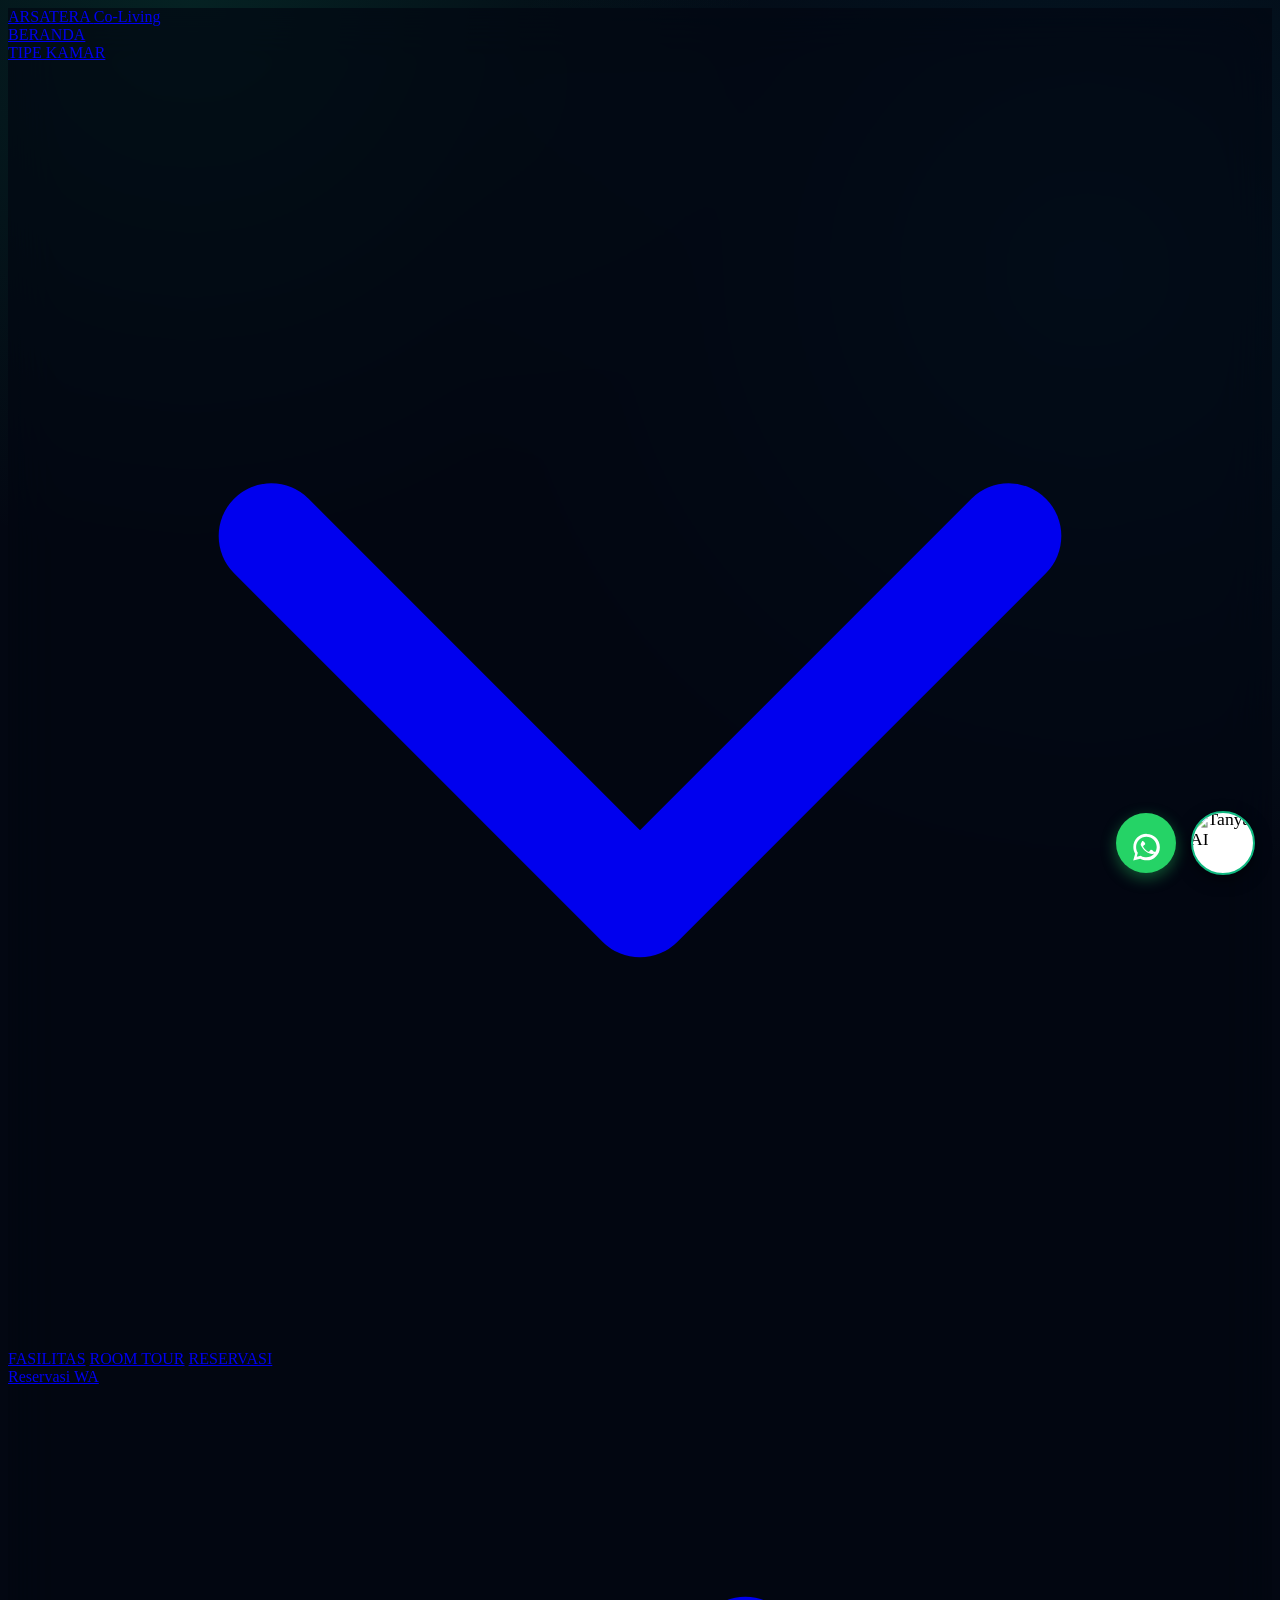
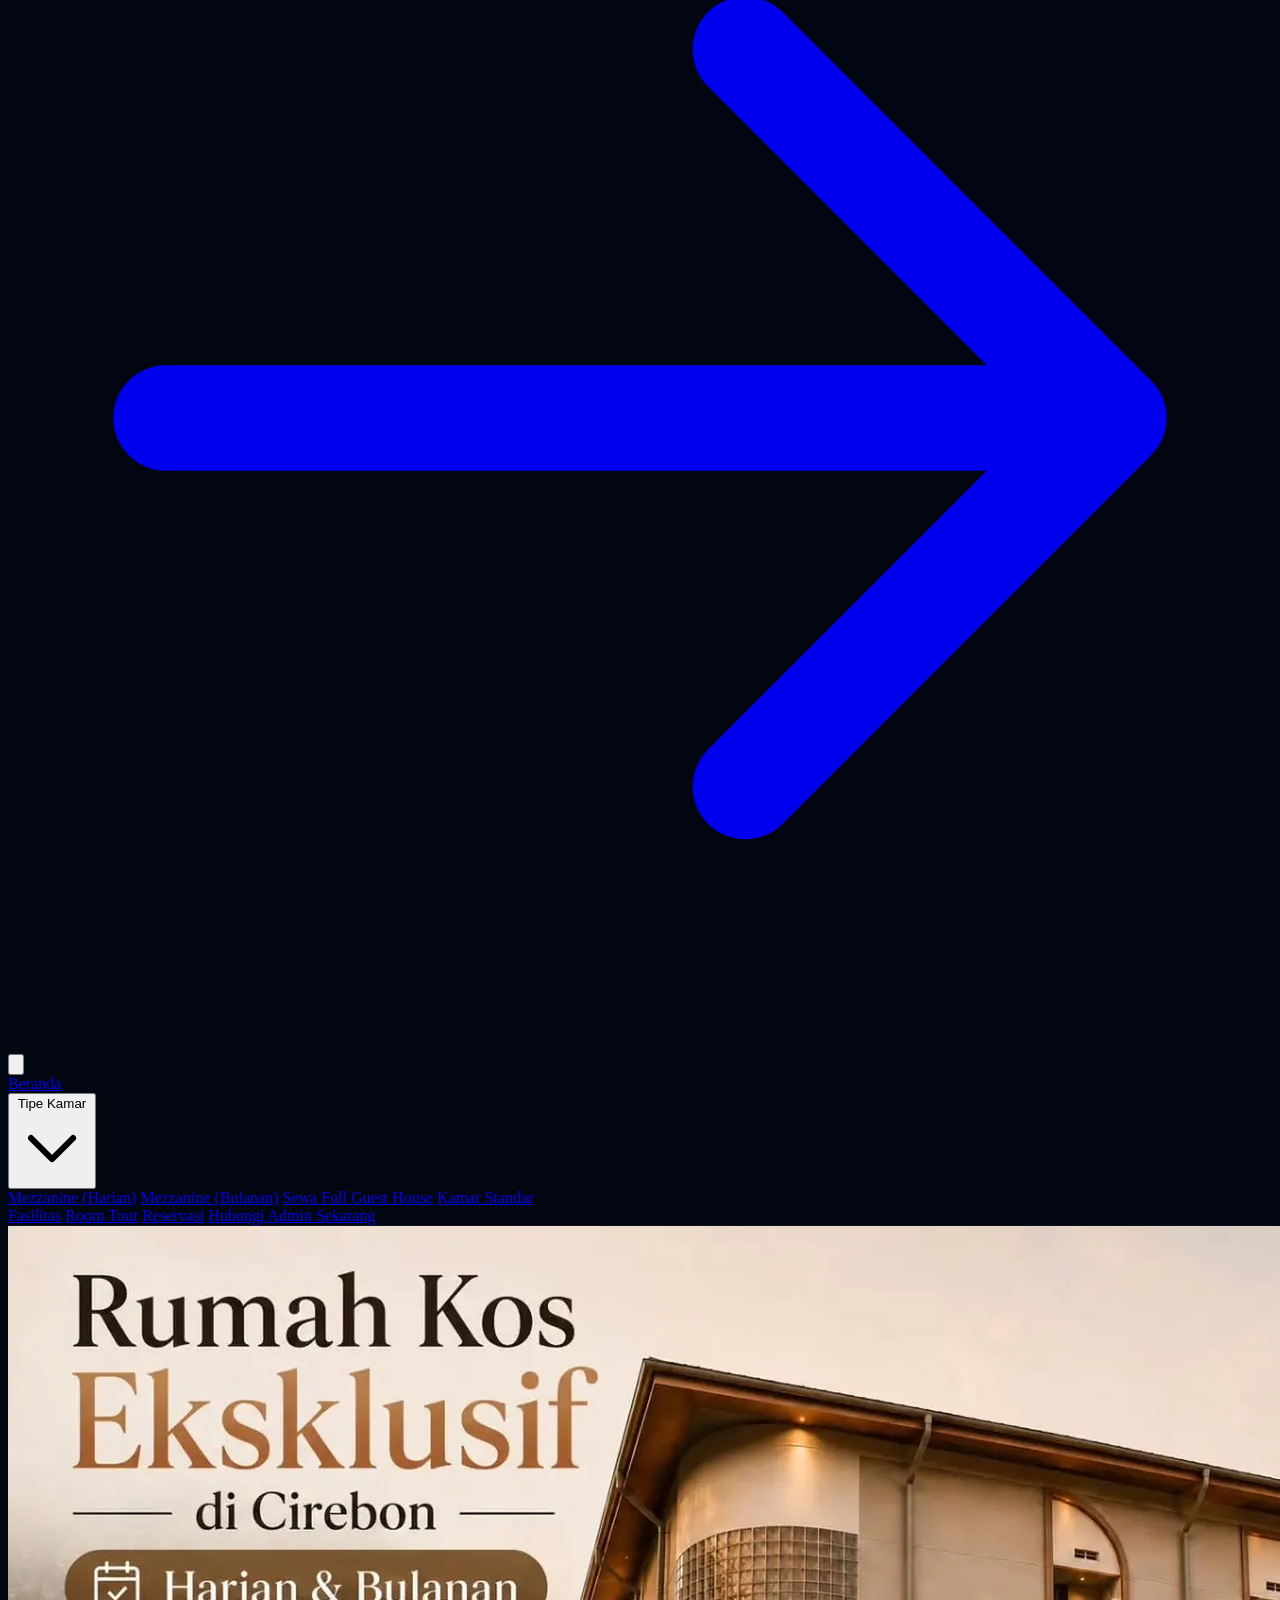
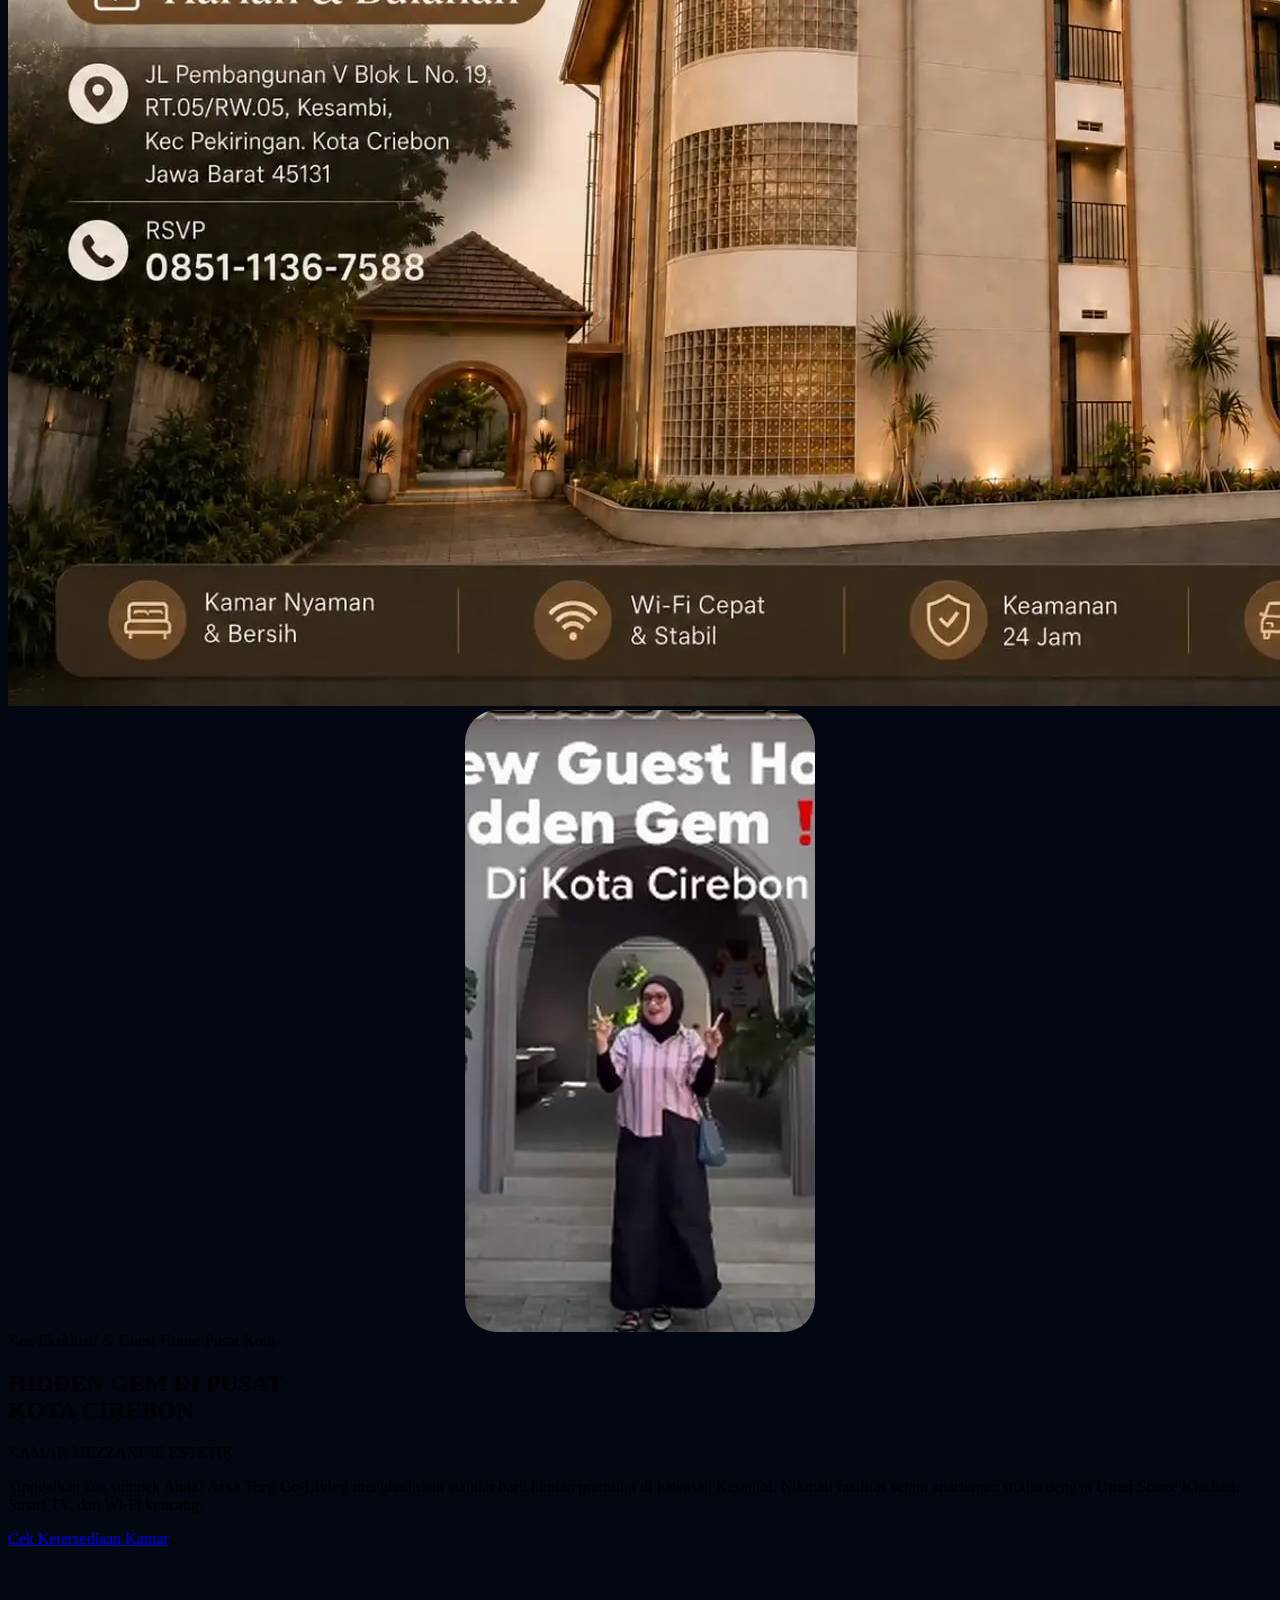
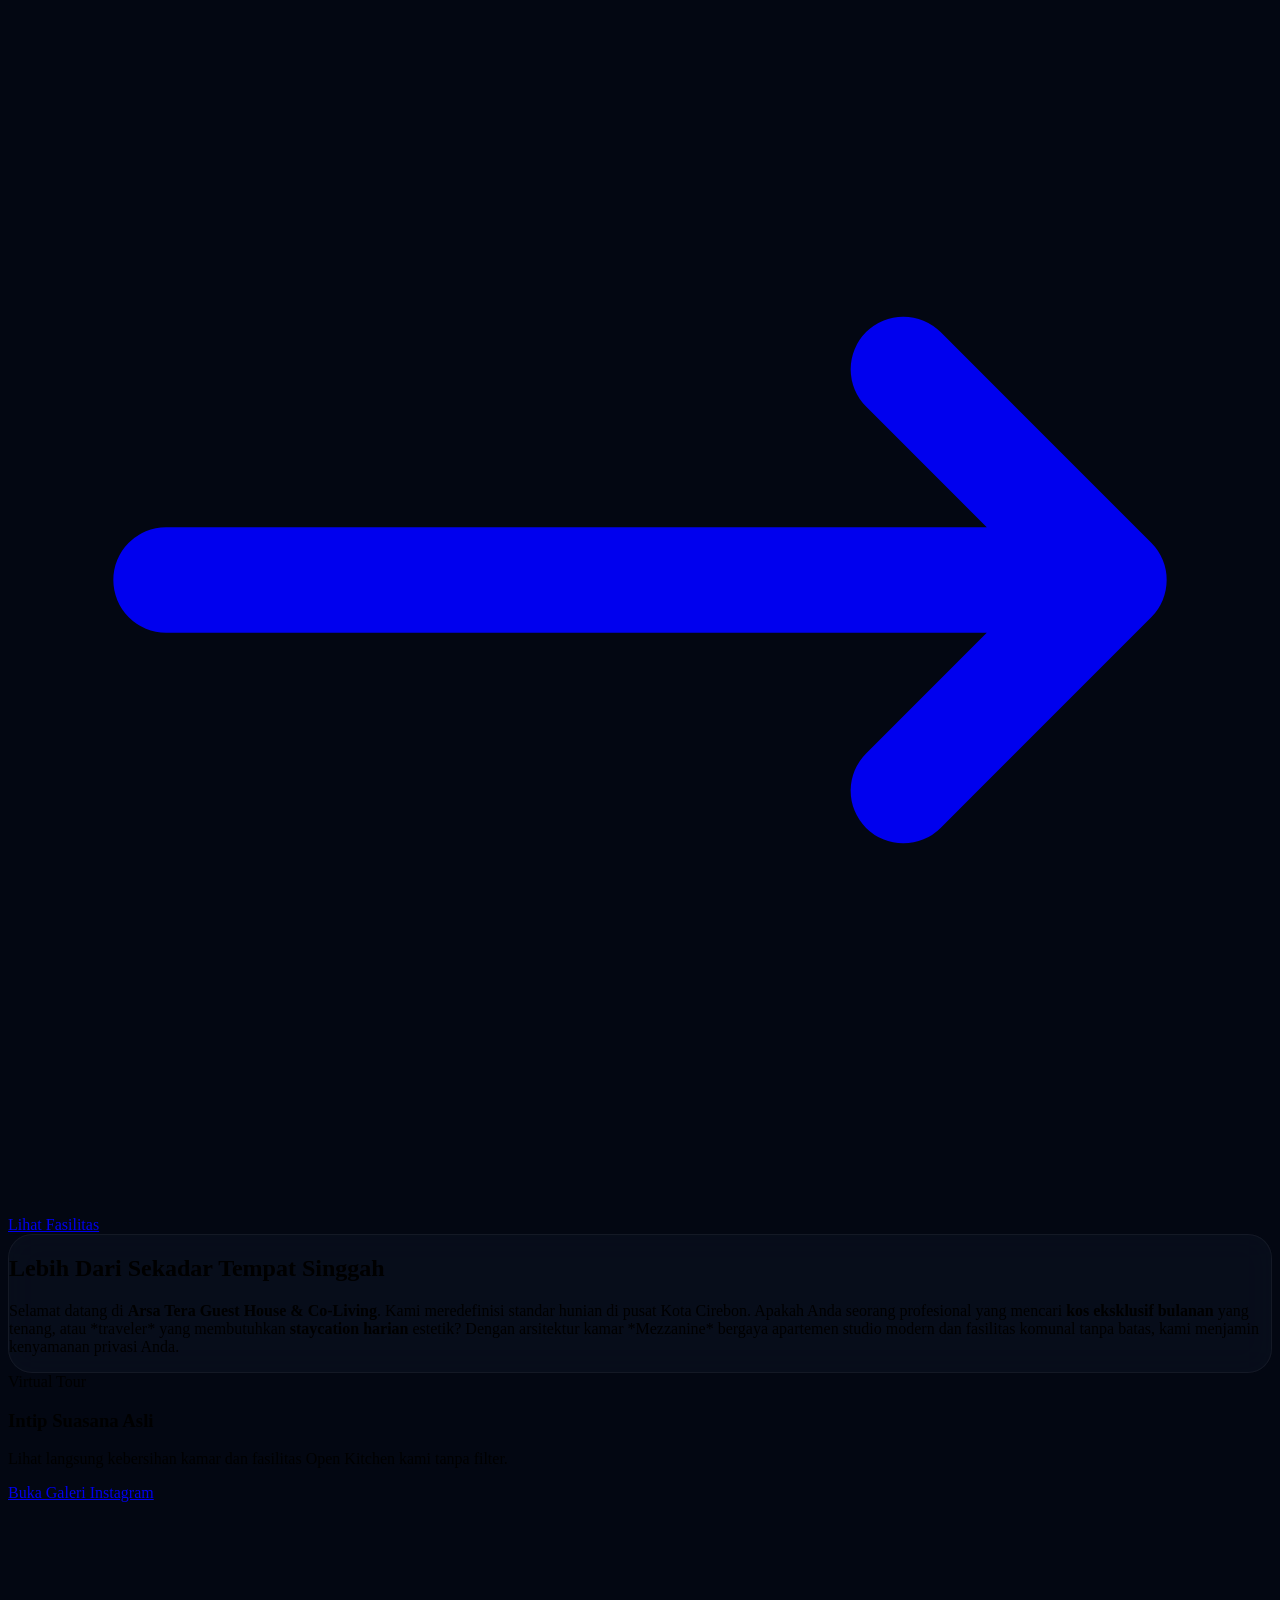
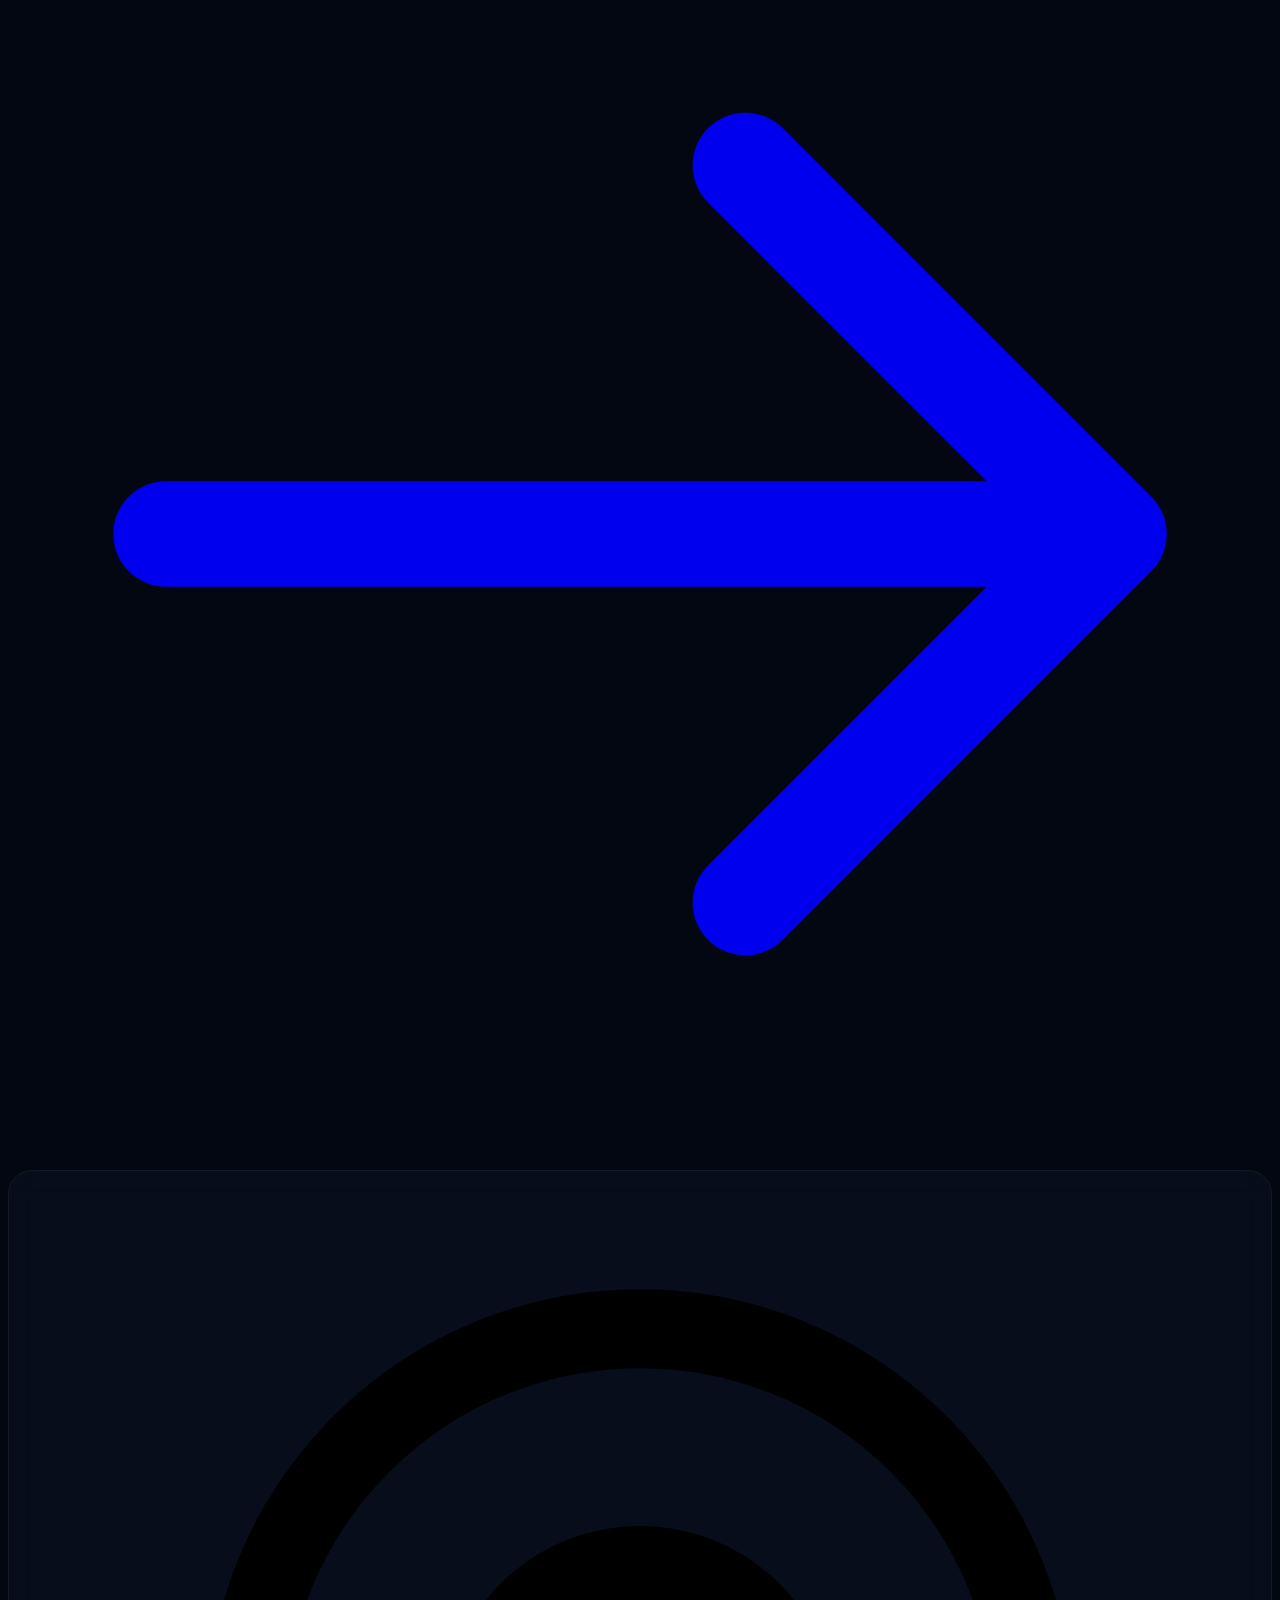
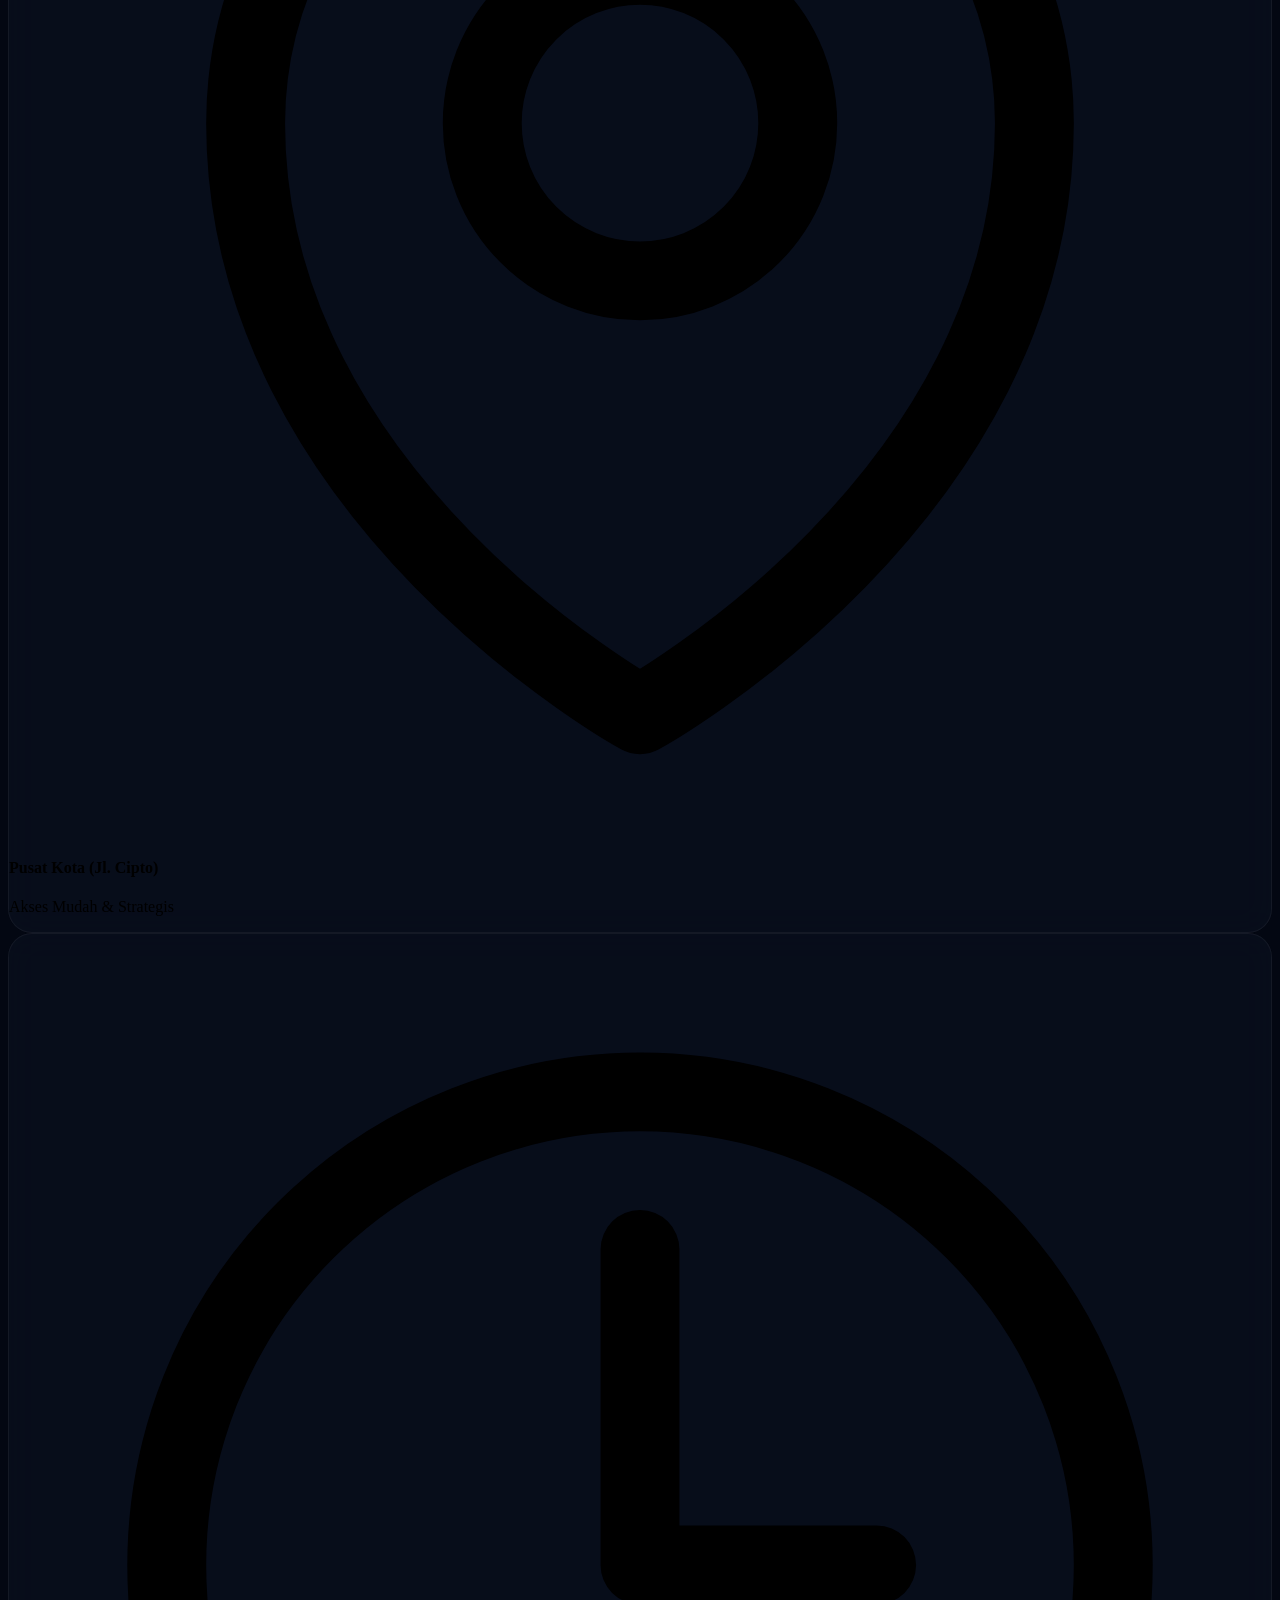
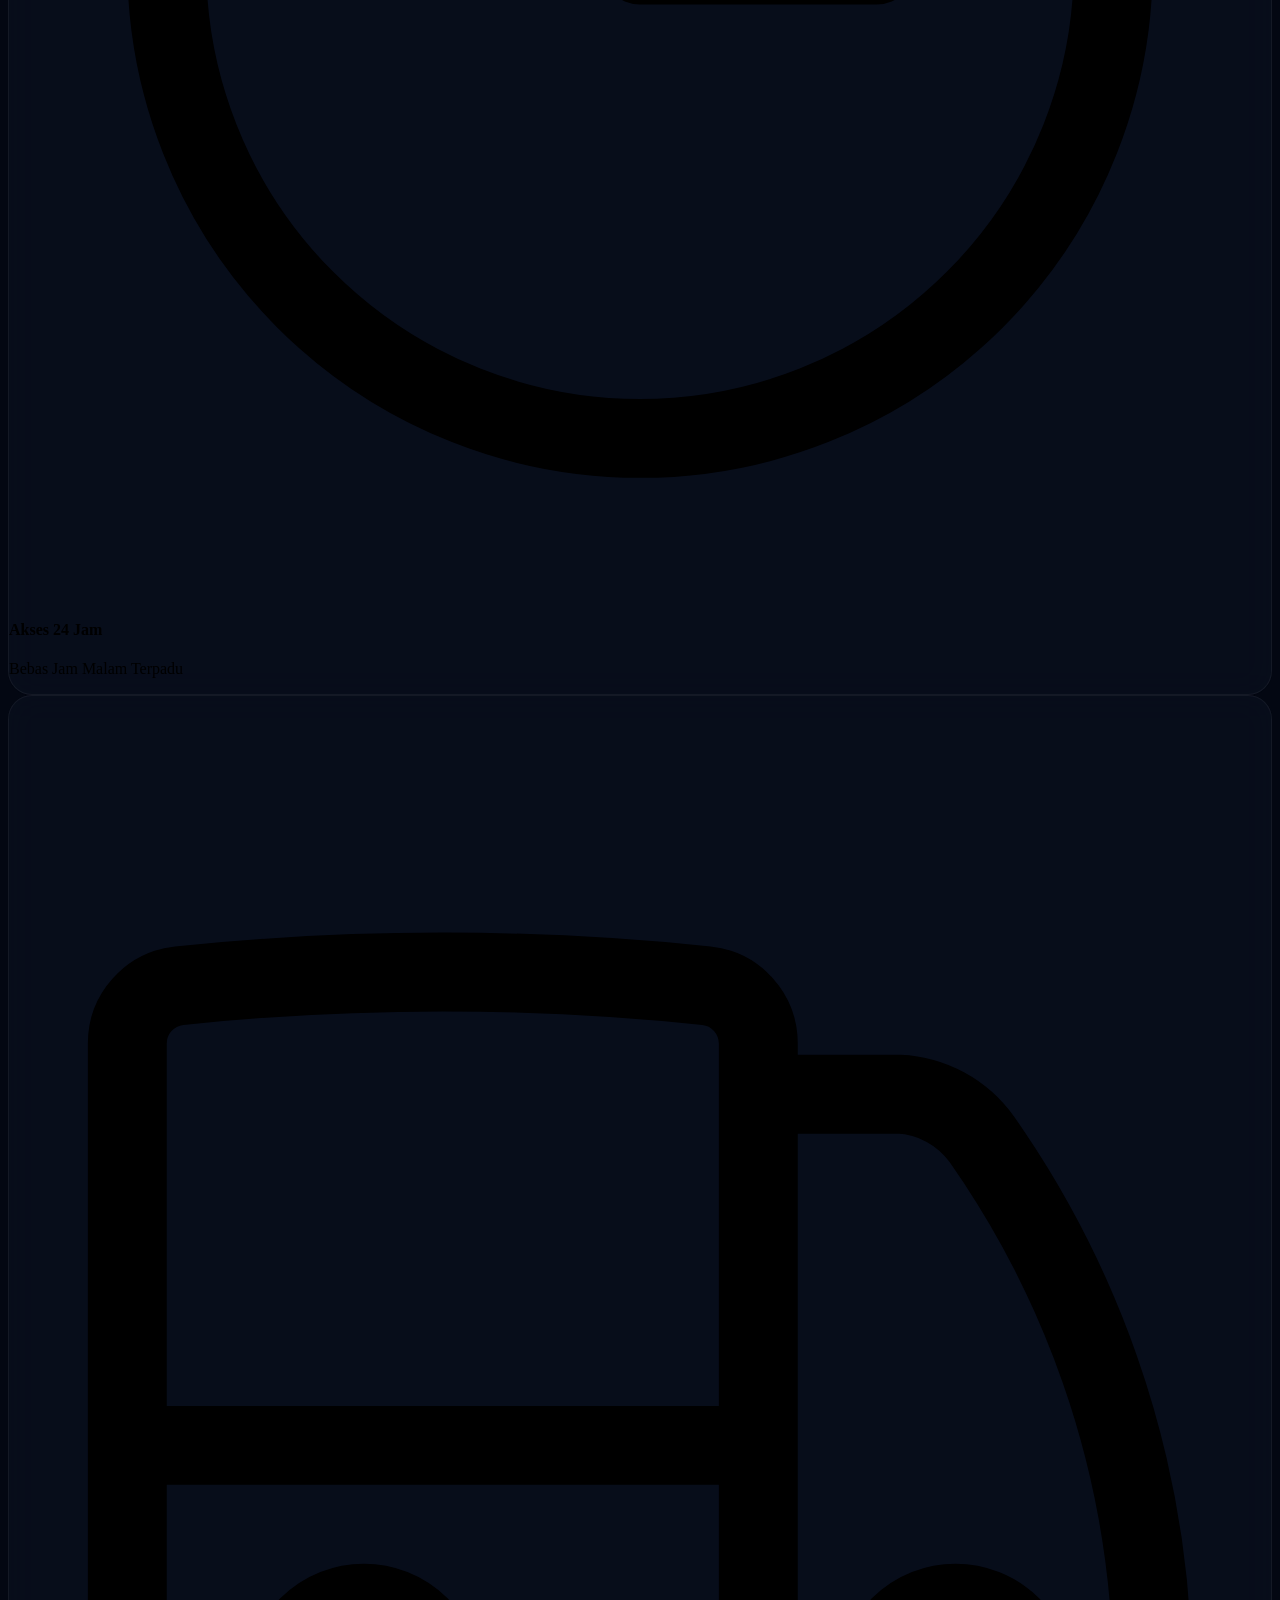
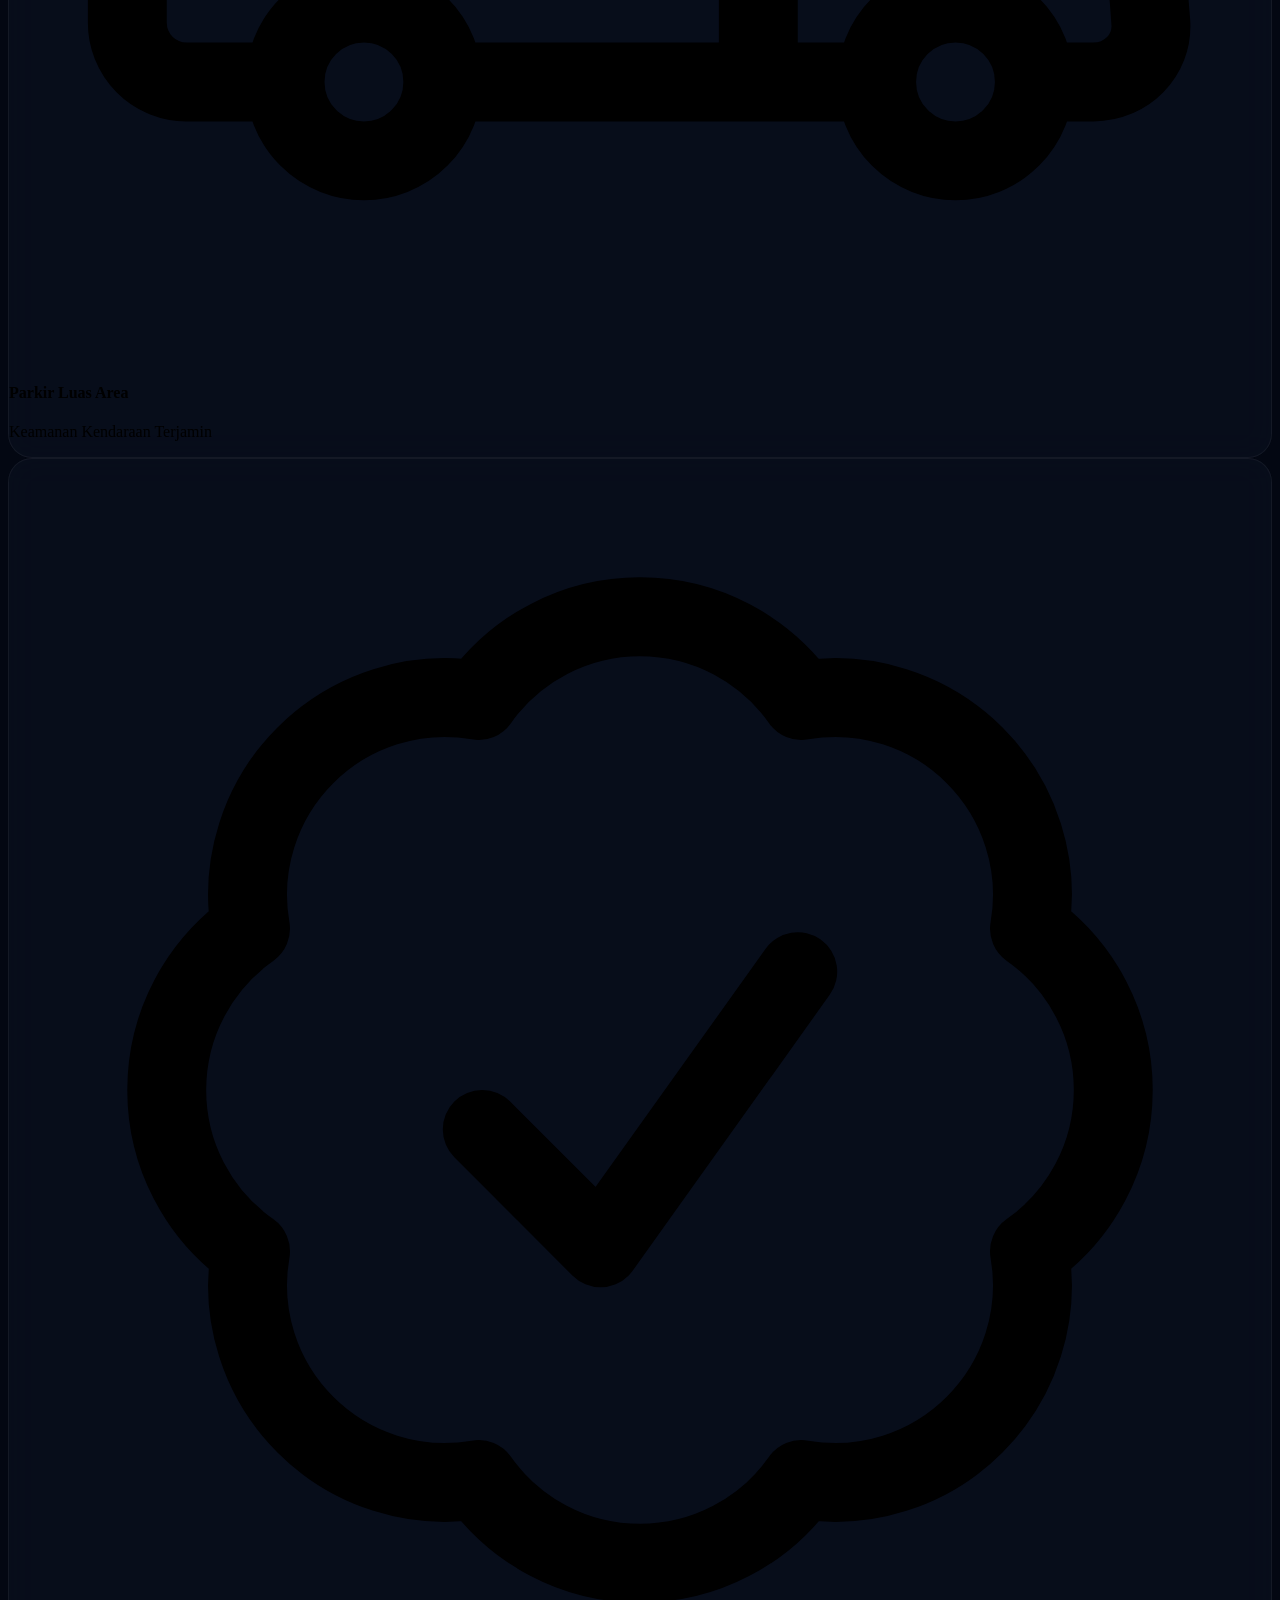
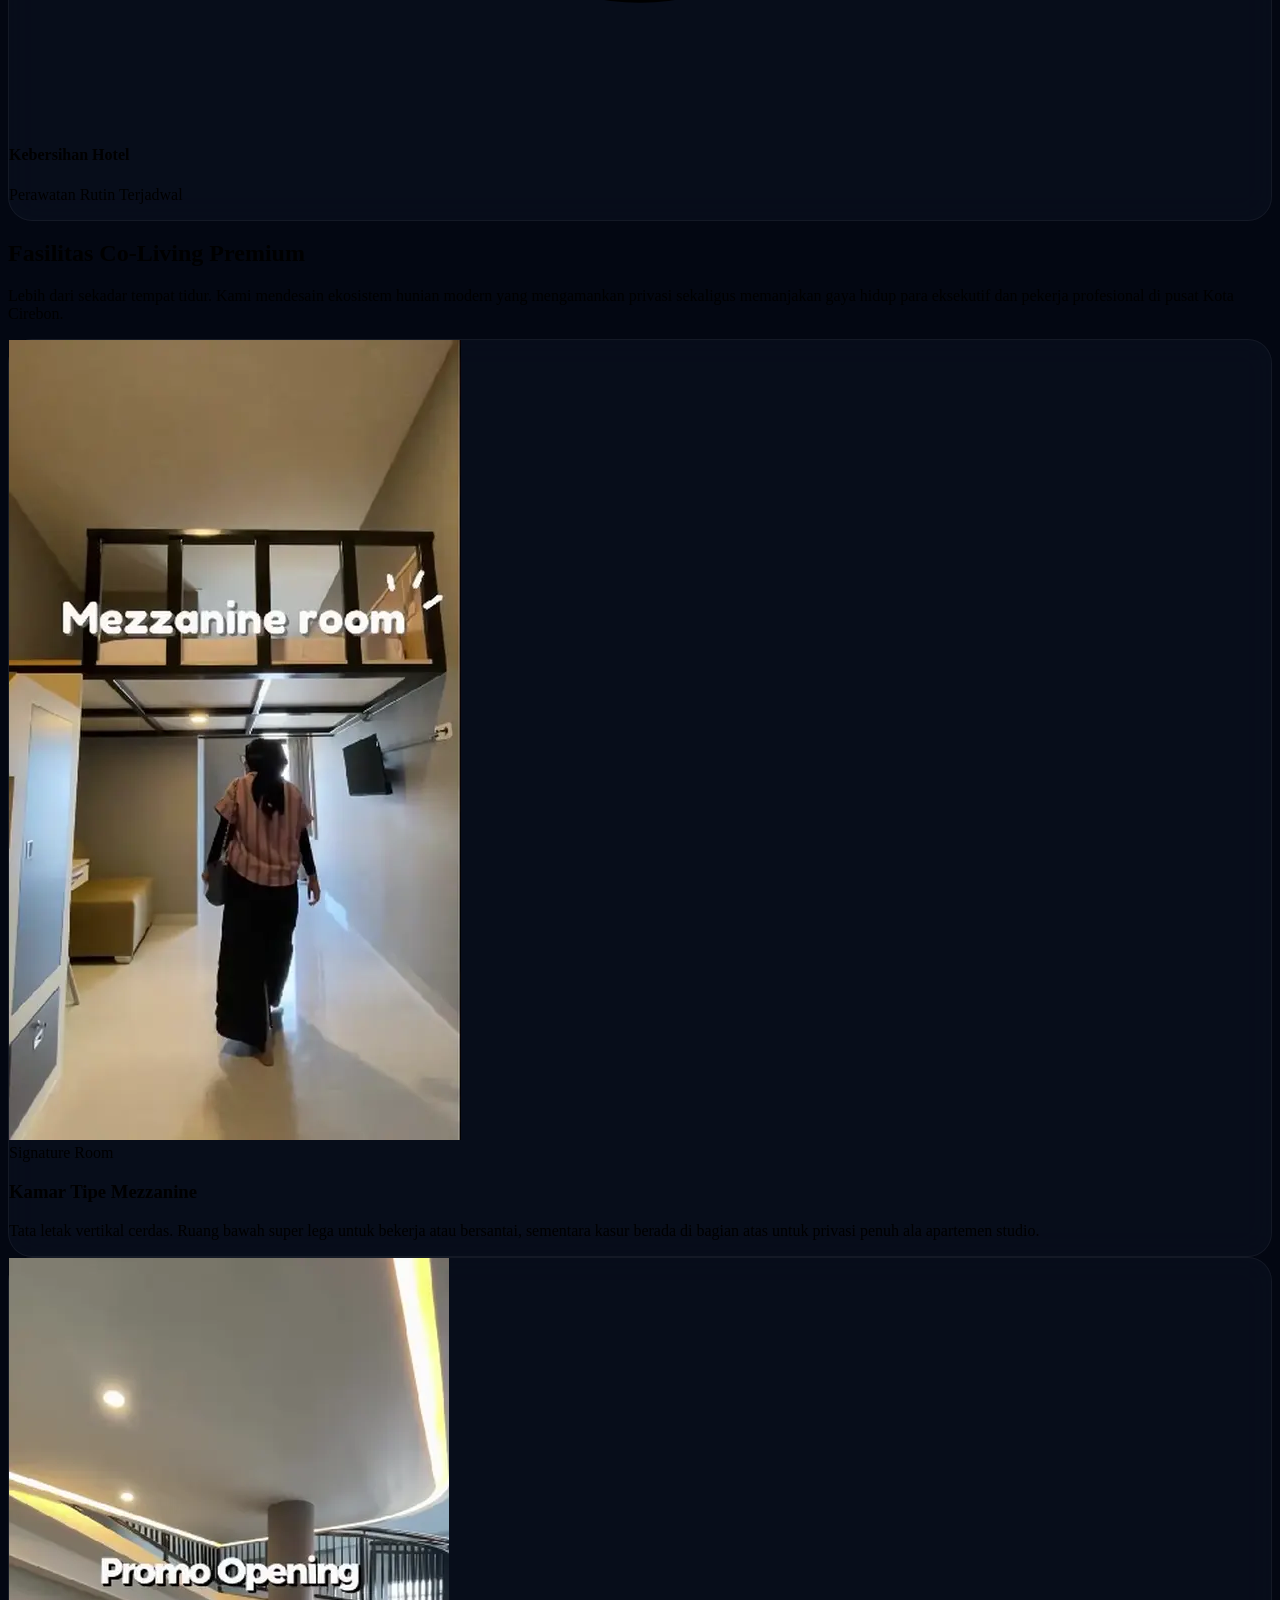
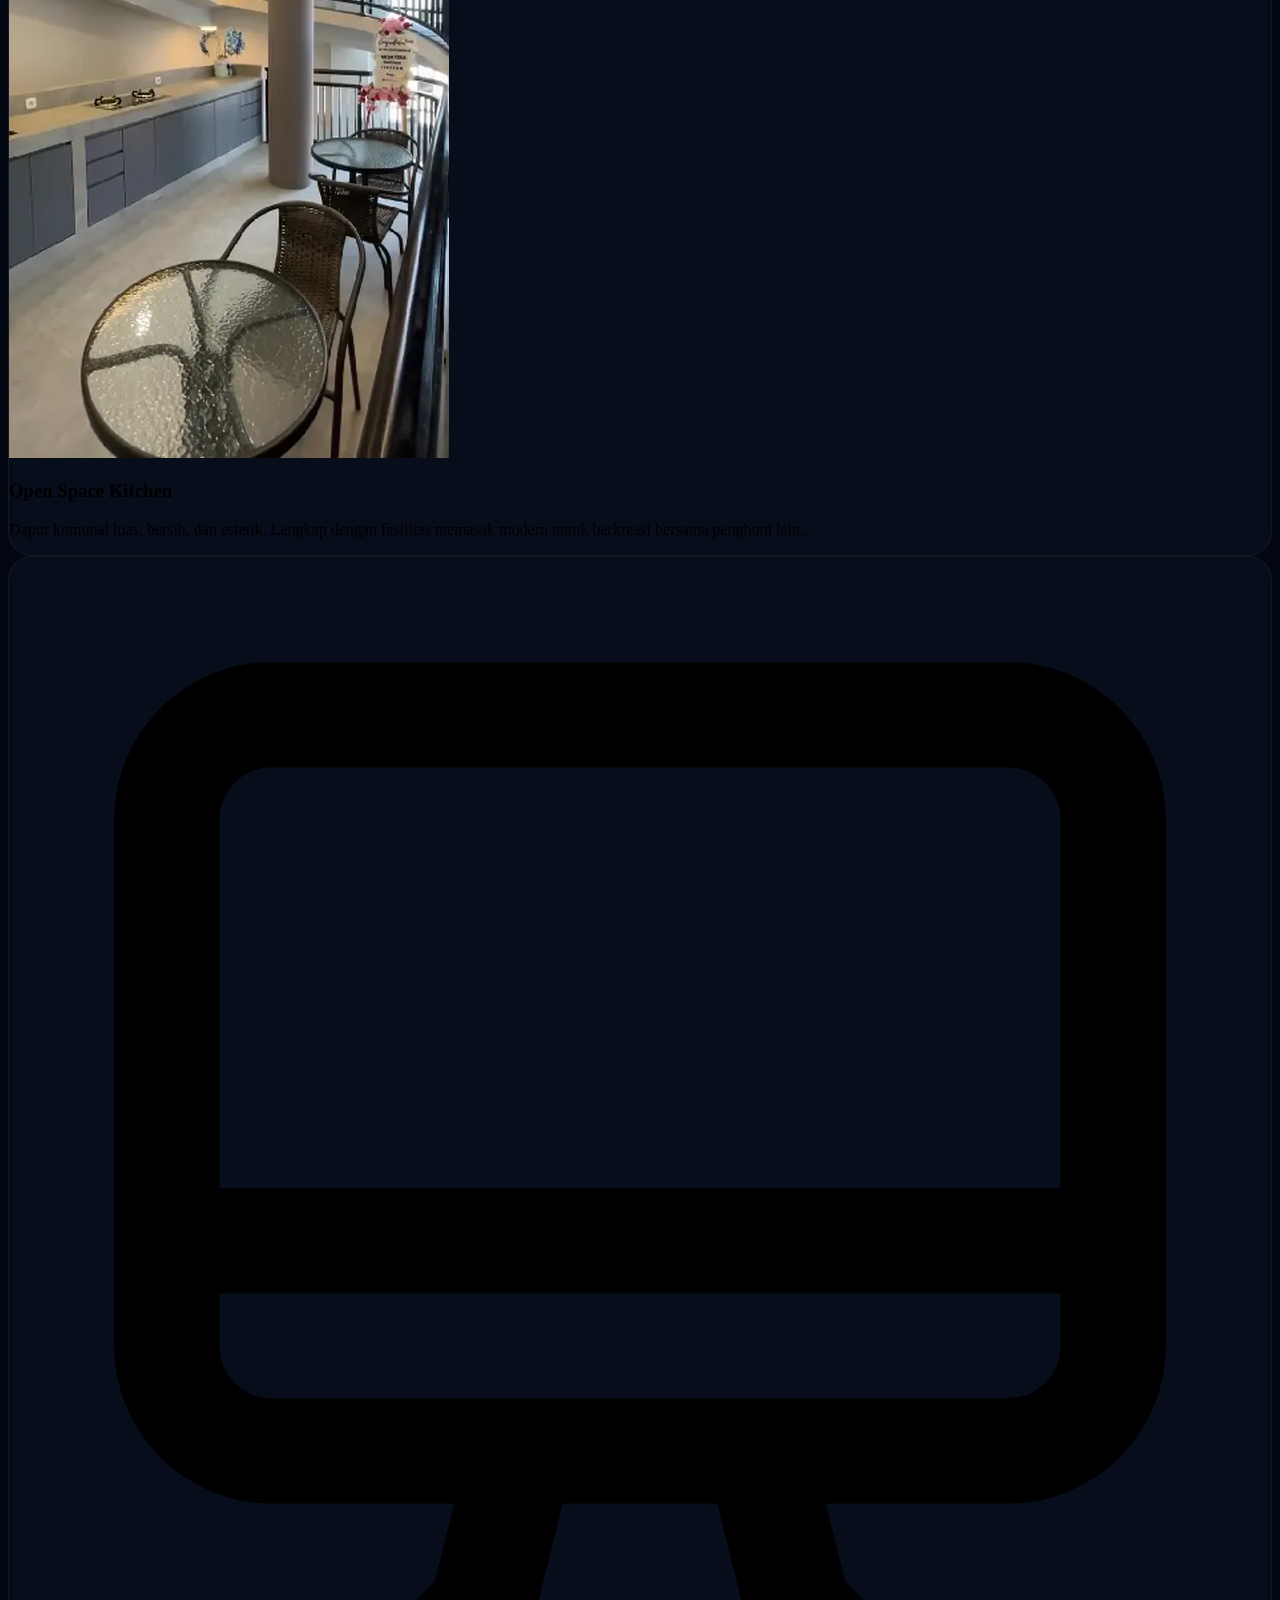
==== index.html @ 593356b5 "Add files via upload" ====
<!DOCTYPE html>
<html lang="id" class="scroll-smooth">
<head>
    <meta charset="UTF-8">
    <meta name="viewport" content="width=device-width, initial-scale=1.0">
    
    <title>Arsa Tera Guest House & Co-Living | Kos Eksklusif Cirebon</title>
    <!-- Preload Gambar Hero Utama -->
    <link rel="preload" as="image" href="guest-house-pusat-kota-cirebon-arsa-tera.webp" fetchpriority="high">
    <link rel="preconnect" href="https://cdn.tailwindcss.com" crossorigin>
    <meta name="description" content="Arsa Tera Guest House tawarkan kamar tingkat Instagramable, Smart TV, Open Kitchen & promo khusus di Kesambi Cirebon. Booking sebelum penuh!">
    <meta name="keywords" content="kost eksklusif cirebon, penginapan mezzanine cirebon, guest house unik cirebon, kos bulanan kesambi cirebon">
    <meta name="author" content="Arsa Tera">
    <meta name="robots" content="index, follow">
    
    <link rel="canonical" href="https://arsatera-coliving-cirebon.vercel.app/">

    <!-- JSON-LD GOD-TIER (LocalBusiness, WebSite, & FAQPage Schema) -->
    <script type="application/ld+json">
    {
      "@context": "https://schema.org",
      "@graph": [
        {
          "@type": "LocalBusiness",
          "@id": "https://arsatera-coliving-cirebon.vercel.app/#organization",
          "name": "Arsa Tera Guest House & Co-Living",
          "image": "guest-house-pusat-kota-cirebon-arsa-tera.webp",
          "url": "https://arsatera-coliving-cirebon.vercel.app/",
          "telephone": "+6285111367588",
          "priceRange": "Rp 450.000 - Rp 3.450.000",
          "description": "Layanan penyewaan penginapan harian dan kos eksklusif bulanan dengan konsep kamar mezzanine modern di Cirebon.",
          "sameAs": [
            "https://www.instagram.com/arsatera.id",
            "https://maps.app.goo.gl/seXHVvHvcqf9Myvp8"
          ],
          "address": {
            "@type": "PostalAddress",
            "streetAddress": "Jl. Pembangunan V Blok L No.19, RT.05/RW.05, Pekiringan, Kec. Kesambi",
            "addressLocality": "Kota Cirebon",
            "addressRegion": "Jawa Barat",
            "addressCountry": "ID"
          },
          "geo": {
            "@type": "GeoCoordinates",
            "latitude": -6.7261364,
            "longitude": 108.5468977
          }
        },
        {
          "@type": "WebSite",
          "@id": "https://arsatera-coliving-cirebon.vercel.app/#website",
          "url": "https://arsatera-coliving-cirebon.vercel.app/",
          "name": "Arsa Tera Guest House & Co-Living",
          "publisher": {
            "@id": "https://arsatera-coliving-cirebon.vercel.app/#organization"
          }
        },
        {
          "@type": "FAQPage",
          "mainEntity": [
            {
              "@type": "Question",
              "name": "Di mana lokasi pasti Arsa Tera Co-Living?",
              "acceptedAnswer": {
                "@type": "Answer",
                "text": "Lokasi kami sangat strategis di pusat kota, tepatnya di Jalan Pembangunan V Blok L Nomor 19, Pekiringan, Kesambi, Cirebon. Sangat dekat dengan Jalan Cipto."
              }
            },
            {
              "@type": "Question",
              "name": "Berapa harga sewa kamar Mezzanine?",
              "acceptedAnswer": {
                "@type": "Answer",
                "text": "Harga kamar tipe Mezzanine mulai dari 450 ribu rupiah per malam, atau 3,45 juta rupiah untuk sewa bulanan kos eksklusif."
              }
            },
            {
              "@type": "Question",
              "name": "Apakah ini kos bebas jam malam?",
              "acceptedAnswer": {
                "@type": "Answer",
                "text": "Tentu saja. Kami mengusung konsep kos eksklusif yang memprioritaskan keamanan 24 jam dan akses fleksibel bebas jam malam bagi penghuni."
              }
            },
            {
              "@type": "Question",
              "name": "Apakah ada biaya tambahan untuk parkir mobil?",
              "acceptedAnswer": {
                "@type": "Answer",
                "text": "Tidak ada. Fasilitas parkir luas kami gratis 100% untuk penghuni. Area parkir kami sangat memadai untuk kendaraan roda dua maupun mobil roda empat."
              }
            }
          ]
        }
      ]
    }
    </script>
    
    <link href="https://fonts.googleapis.com/css2?family=Plus+Jakarta+Sans:ital,wght@0,300;0,400;0,500;0,600;0,700;0,800;1,800&display=swap" rel="stylesheet">
    <script src="https://cdn.tailwindcss.com"></script>
    
    <script>
        tailwind.config = {
            theme: {
                extend: {
                    fontFamily: { sans: ['"Plus Jakarta Sans"', 'sans-serif'] },
                    colors: { obsidian: '#030712', auraEmerald: '#10b981' },
                    animation: { 'border-glow': 'borderGlow 3s ease-in-out infinite' },
                    keyframes: {
                        borderGlow: {
                            '0%, 100%': { borderColor: 'rgba(16, 185, 129, 0.2)', boxShadow: '0 0 15px rgba(16, 185, 129, 0.1)' },
                            '50%': { borderColor: 'rgba(16, 185, 129, 0.8)', boxShadow: '0 0 25px rgba(16, 185, 129, 0.3)' },
                        }
                    }
                }
            }
        }
    </script>
    
    <style>
        /* BACKGROUND BODY MUTLAK BERSIH DARI GAMBAR */
        body { 
            background-color: #030712; 
            background-image: radial-gradient(circle at 15% 0%, rgba(16, 185, 129, 0.15) 0%, transparent 40%), radial-gradient(circle at 85% 30%, rgba(6, 182, 212, 0.1) 0%, transparent 50%);
            background-attachment: fixed;
        }
        .glass-card { background: rgba(15, 23, 42, 0.4); border: 1px solid rgba(255, 255, 255, 0.05); backdrop-filter: blur(16px); border-radius: 1.5rem; transition: all 0.4s; }
        .glass-nav { background: rgba(3, 7, 18, 0.65); border-bottom: 1px solid rgba(255, 255, 255, 0.05); backdrop-filter: blur(24px); }
        
        #ig-wrapper { position: relative; width: 100%; max-width: 350px; aspect-ratio: 9/16; margin: 0 auto; border-radius: 2rem; overflow: hidden; }
        .ig-placeholder { position: absolute; inset: 0; background: #0a0f1c; display: flex; flex-direction: column; justify-content: center; align-items: center; z-index: 10; cursor: pointer; transition: opacity 0.5s ease; border: 1px solid rgba(255,255,255,0.1); }
        .ig-placeholder:hover .ig-play-btn { transform: scale(1.1); background: #10b981; color: #030712; }
        .ig-play-btn { transition: all 0.3s ease; }

        .dropdown-group:hover .dropdown-menu { opacity: 1; visibility: visible; transform: translateY(0); pointer-events: auto; }
        .dropdown-menu { opacity: 0; visibility: hidden; transform: translateY(10px); transition: all 0.3s ease; pointer-events: none; }
        
        @media (max-width: 768px) { body { padding-bottom: 120px !important; } }
        .jarvis-agency-link { color: #334155; text-decoration: none; transition: all 0.3s ease; }
        .jarvis-agency-link:hover { color: #10b981; font-weight: bold; }
        @keyframes jarvis-pulse { 0% { box-shadow: 0 0 0 0 rgba(16, 185, 129, 0.7); } 70% { box-shadow: 0 0 0 15px rgba(16, 185, 129, 0); } 100% { box-shadow: 0 0 0 0 rgba(16, 185, 129, 0); } }
        
        .jarvis-trap-container { position: fixed; bottom: 25px; right: 25px; z-index: 9999; display: flex; gap: 15px; align-items: center; }
        .jarvis-cta-wa { width: 60px; height: 60px; background: #25D366; border-radius: 50%; display: flex; justify-content: center; align-items: center; box-shadow: 0 5px 15px rgba(37, 211, 102, 0.4); transition: transform 0.3s ease; text-decoration: none; }
        .jarvis-cta-wa:hover { transform: scale(1.1); }
        .jarvis-cta-wa svg { fill: #fff; width: 35px; height: 35px; }

        .jarvis-cta-ai { width: 60px; height: 60px; background: #ffffff; border: 2px solid #10b981; border-radius: 50%; cursor: pointer; animation: jarvis-pulse 2s infinite; display: flex; justify-content: center; align-items: center; box-shadow: 0 5px 15px rgba(0,0,0,0.5); transition: transform 0.3s ease; overflow: hidden; }
        .jarvis-cta-ai:hover { transform: scale(1.1); }
        .jarvis-cta-ai img { width: 100%; height: 100%; object-fit: cover; transform: scale(1.1); }

        .jarvis-voice-btn { flex-shrink: 0; background: transparent; border: 1px solid #10b981; border-radius: 50%; width: 45px; height: 45px; display: flex; justify-content: center; align-items: center; cursor: pointer; transition: all 0.3s ease; margin-top: 2px; }
        .jarvis-voice-btn svg { fill: #10b981; width: 22px; height: 22px; transition: 0.3s; }
        .jarvis-voice-btn.jarvis-playing { background: #10b981; animation: jarvis-pulse 1.5s infinite; }
        .jarvis-voice-btn.jarvis-playing svg { fill: #030712; }

        .jarvis-chat-box { display: none; position: fixed; bottom: 100px; right: 25px; width: 320px; background: rgba(3, 7, 18, 0.96); backdrop-filter: blur(16px); border: 1px solid #10b981; border-radius: 16px; z-index: 9998; flex-direction: column; box-shadow: 0 12px 35px rgba(0,0,0,0.6); overflow: hidden; }
        .jarvis-chat-header { background: #10b981; color: #030712; padding: 12px 15px; font-weight: 800; display: flex; justify-content: space-between; align-items: center; }
        .jarvis-chat-history { height: 280px; padding: 15px; overflow-y: auto; display: flex; flex-direction: column; gap: 10px; font-size: 0.85rem; scroll-behavior: smooth; color: #cbd5e1; }
        .jarvis-chat-input-area { padding: 10px; border-top: 1px solid rgba(255,255,255,0.1); display: flex; gap: 8px; background: rgba(3, 7, 18, 0.8); }
        .jarvis-input { flex-grow: 1; padding: 10px 14px; border-radius: 20px; border: 1px solid rgba(16, 185, 129, 0.3); background: rgba(0,0,0,0.5); color: white; font-size: 0.85rem; outline: none; }
        .jarvis-input:focus { border-color: #10b981; }
        .jarvis-send { background: #10b981; color: #030712; border: none; border-radius: 50%; width: 40px; height: 40px; display: flex; justify-content: center; align-items: center; cursor: pointer; font-weight: bold; font-size: 0.75rem; }
        .jarvis-msg-ai { background: rgba(255,255,255,0.05); padding: 10px 12px; border-radius: 8px 8px 8px 0; align-self: flex-start; max-width: 85%; border-left: 2px solid #10b981; }
        .jarvis-msg-user { background: rgba(16, 185, 129, 0.15); border: 1px solid rgba(16, 185, 129, 0.3); color: #10b981; padding: 10px 12px; border-radius: 8px 8px 0 8px; align-self: flex-end; max-width: 85%; font-weight: 600; }
        .jarvis-typing { font-style: italic; opacity: 0.6; }
    </style>
</head>
<body class="text-slate-400 font-sans antialiased min-h-screen flex flex-col selection:bg-auraEmerald selection:text-black">

    <!-- ================= 3. AURA HEADER & MOBILE MENU (100% FIX) ================= -->
    <nav class="fixed w-full z-50 glass-nav">
        <div class="max-w-7xl mx-auto px-4 sm:px-6 lg:px-8">
            <div class="flex items-center justify-between h-20">
                
                <!-- LOGO -->
                <a href="/" class="flex items-center gap-3 group z-50 relative">
                    <span class="text-2xl font-black tracking-wider text-white group-hover:text-auraEmerald transition-colors drop-shadow-lg">ARSA<span class="text-auraEmerald group-hover:text-white transition-colors">TERA</span></span>
                    <span class="hidden sm:inline-block px-3 py-1 bg-white/5 border border-white/10 rounded-full text-[10px] font-bold text-auraEmerald uppercase tracking-widest backdrop-blur-md">Co-Living</span>
                </a>
                
                <!-- MENU DESKTOP DROPDOWN -->
                <div class="hidden lg:flex items-center gap-8 text-sm font-semibold text-slate-300">
                    <a href="/" class="text-auraEmerald font-bold relative after:content-[''] after:absolute after:-bottom-2 after:left-0 after:w-full after:h-0.5 after:bg-auraEmerald after:shadow-[0_0_10px_#10b981]">BERANDA</a>
                    
                    <div class="relative dropdown-group py-6">
                        <a href="#fasilitas" class="hover:text-white flex items-center gap-1 transition-colors cursor-pointer">TIPE KAMAR <svg class="w-4 h-4" fill="none" stroke="currentColor" viewBox="0 0 24 24"><path stroke-linecap="round" stroke-linejoin="round" stroke-width="2" d="M19 9l-7 7-7-7"></path></svg></a>
                        <div class="dropdown-menu absolute top-[75px] -left-4 w-64 glass-card p-2 z-50 rounded-2xl border-auraEmerald/20">
                            <a href="tipe-kamar/mezzanine-harian.html" class="block px-4 py-2.5 rounded-xl hover:bg-white/10 hover:text-auraEmerald transition-colors">Mezzanine (Harian)</a>
                            <a href="tipe-kamar/mezzanine-bulanan.html" class="block px-4 py-2.5 rounded-xl hover:bg-white/10 hover:text-auraEmerald transition-colors">Mezzanine (Bulanan)</a>
                            <a href="tipe-kamar/sewa-full-guest-house.html" class="block px-4 py-2.5 rounded-xl hover:bg-white/10 hover:text-auraEmerald transition-colors">Sewa Full Guest House</a>
                            <a href="tipe-kamar/kamar-standar.html" class="block px-4 py-2.5 rounded-xl hover:bg-white/10 hover:text-auraEmerald transition-colors">Kamar Standar</a>
                        </div>
                    </div>

                    <a href="#fasilitas" class="hover:text-white transition-colors">FASILITAS</a>
                    <a href="#galeri-proyek" class="hover:text-white transition-colors">ROOM TOUR</a>
                    <a href="#reservasi" class="hover:text-white transition-colors">RESERVASI</a>
                </div>

                <!-- TOMBOL KANAN & HAMBURGER MOBILE -->
                <div class="flex items-center gap-4 z-50 relative">
                    <a href="https://wa.me/6285111367588" target="_blank" class="hidden md:flex relative items-center gap-2 px-6 py-2.5 rounded-full font-extrabold text-xs text-obsidian bg-auraEmerald overflow-hidden group">
                        <span class="absolute inset-0 bg-white/20 translate-y-full group-hover:translate-y-0 transition-transform duration-300 ease-out"></span>
                        <span class="relative z-10 flex items-center gap-2">Reservasi WA <svg class="w-4 h-4" fill="none" stroke="currentColor" viewBox="0 0 24 24"><path stroke-linecap="round" stroke-linejoin="round" stroke-width="2" d="M14 5l7 7m0 0l-7 7m7-7H3"></path></svg></span>
                    </a>
                    
                    <button id="menu-btn" class="lg:hidden p-2 text-white hover:text-auraEmerald focus:outline-none bg-white/5 rounded-lg border border-white/10">
                        <svg class="w-6 h-6" fill="none" stroke="currentColor" viewBox="0 0 24 24"><path stroke-linecap="round" stroke-linejoin="round" stroke-width="2" d="M4 6h16M4 12h16m-7 6h7"></path></svg>
                    </button>
                </div>
            </div>
        </div>

        <!-- MENU MOBILE TERSEMBUNYI (WARNA SOLID & FULL SCREEN) -->
        <div id="mobile-menu" class="fixed top-0 right-0 w-full h-screen bg-[#030712] z-40 transform translate-x-full transition-transform duration-300 flex flex-col pt-24 px-6 pb-8 border-l border-white/10 lg:hidden overflow-y-auto">
            <div class="flex flex-col gap-6 text-lg font-bold text-white w-full h-full">
                <a href="/" class="text-auraEmerald pb-3 border-b border-white/10">Beranda</a>
                
                <!-- MENU DROPDOWN MOBILE (ACCORDION) -->
                <div class="border-b border-white/10 pb-3">
                    <button id="mobile-dropdown-btn" class="w-full flex justify-between items-center hover:text-auraEmerald focus:outline-none transition-colors">
                        Tipe Kamar
                        <svg id="mobile-dropdown-icon" class="w-5 h-5 transition-transform duration-300" fill="none" stroke="currentColor" viewBox="0 0 24 24"><path stroke-linecap="round" stroke-linejoin="round" stroke-width="2" d="M19 9l-7 7-7-7"></path></svg>
                    </button>
                    <!-- Sub-menu -->
                    <div id="mobile-dropdown-menu" class="hidden flex-col gap-5 pl-4 pt-5 text-base font-semibold text-slate-300">
                        <a href="tipe-kamar/mezzanine-harian.html" class="hover:text-auraEmerald block transition-colors">Mezzanine (Harian)</a>
                        <a href="tipe-kamar/mezzanine-bulanan.html" class="hover:text-auraEmerald block transition-colors">Mezzanine (Bulanan)</a>
                        <a href="tipe-kamar/sewa-full-guest-house.html" class="hover:text-auraEmerald block transition-colors">Sewa Full Guest House</a>
                        <a href="tipe-kamar/kamar-standar.html" class="hover:text-auraEmerald block transition-colors">Kamar Standar</a>
                    </div>
                </div>

                <a href="#fasilitas" class="text-white hover:text-auraEmerald pb-3 border-b border-white/10 transition-colors">Fasilitas</a>
                <a href="#galeri-proyek" class="text-white hover:text-auraEmerald pb-3 border-b border-white/10 transition-colors">Room Tour</a>
                <a href="#reservasi" class="text-white hover:text-auraEmerald pb-3 border-b border-white/10 transition-colors">Reservasi</a>
                
                <a href="https://wa.me/6285111367588" target="_blank" class="mt-auto block w-full py-4 bg-auraEmerald text-obsidian text-center font-extrabold rounded-xl shadow-[0_0_20px_rgba(16,185,129,0.3)]">Hubungi Admin Sekarang</a>
            </div>
        </div>
    </nav>

    <main class="pt-32 pb-16 flex-grow max-w-7xl mx-auto px-4 sm:px-6 lg:px-8 w-full">

        <!-- ================= HERO SECTION (ANTI TUMPANG TINDIH) ================= -->
        <section class="mb-24 pt-8 lg:pt-16 relative rounded-3xl border border-white/10 overflow-hidden shadow-2xl min-h-[600px] flex items-center">
            
            <!-- GAMBAR BACKGROUND MURNI (ANTI GRADIENT ERROR) -->
            <img src="guest-house-pusat-kota-cirebon-arsa-tera.webp" alt="Arsa Tera Guest House" class="absolute inset-0 w-full h-full object-cover">
            
            <!-- LAPISAN KEGELAPAN (OVERLAY) -->
            <div class="absolute inset-0 bg-gradient-to-r from-[#030712] via-[#030712]/90 to-[#030712]/60"></div>
            
            <!-- Elemen Cahaya Hijau -->
            <div class="absolute inset-0 bg-auraEmerald/5 blur-[120px] rounded-full pointer-events-none scale-150 transform -translate-y-1/2"></div>
            
            <div class="grid grid-cols-1 lg:grid-cols-12 gap-12 items-center px-6 lg:px-12 relative z-10 w-full py-12">
                
                <div class="lg:col-span-4 order-2 lg:order-1 flex justify-center lg:justify-start relative">
                    <div class="absolute inset-0 bg-auraEmerald/20 blur-[100px] rounded-full pointer-events-none scale-75"></div>
                    
                    <!-- AREA VIDEO GITHUB LAZY LOAD (ANTI-BLOATWARE) -->
                    <div id="ig-wrapper" class="shadow-[0_0_50px_rgba(16,185,129,0.15)] animate-border-glow">
                        <div id="ig-placeholder" class="ig-placeholder" onclick="loadHeroVideo()">
                            <!-- GAMBAR THUMBNAIL DITERANGKAN & EYE-CATCHING -->
                            <img src="pintu-masuk-kos-eksklusif-kesambi-cirebon.webp" alt="Video Lobi Arsa Tera" class="absolute inset-0 w-full h-full object-cover opacity-80">
                            <!-- Gradient bawah saja agar teks terbaca -->
                            <div class="absolute inset-0 bg-gradient-to-t from-black/80 to-transparent"></div>
                            
                            <div class="relative z-20 flex flex-col items-center justify-center h-full">
                                <div class="ig-play-btn w-16 h-16 rounded-full bg-white/20 border-2 border-auraEmerald flex items-center justify-center text-auraEmerald mb-4 backdrop-blur-md shadow-lg">
                                    <svg class="w-8 h-8 ml-1" fill="currentColor" viewBox="0 0 24 24"><path d="M8 5v14l11-7z"/></svg>
                                </div>
                                <span class="text-white text-xs font-bold uppercase tracking-widest bg-obsidian/80 px-4 py-1.5 rounded-full border border-auraEmerald/50 shadow-md">Tonton Room Tour</span>
                            </div>
                        </div>
                        <div id="ig-iframe-container" class="w-full h-full"></div>
                    </div>
                </div>

                <div class="lg:col-span-8 order-1 lg:order-2 text-center lg:text-left relative z-10">
                    <div class="inline-flex items-center gap-2 px-4 py-1.5 rounded-full border border-white/10 bg-white/5 text-xs font-semibold text-slate-200 mb-8 backdrop-blur-md shadow-lg">
                        <span class="w-2 h-2 rounded-full bg-auraEmerald animate-pulse"></span> Kos Eksklusif & Guest House Pusat Kota
                    </div>
                    
                    <h1 class="text-[2.5rem] sm:text-5xl md:text-6xl font-black text-transparent bg-clip-text bg-gradient-to-r from-white via-slate-200 to-slate-400 leading-[1.1] tracking-tighter mb-6 drop-shadow-lg">
                        HIDDEN GEM DI PUSAT<br/>
                        <span class="font-light italic text-auraEmerald">KOTA CIREBON</span><br/>
                    </h1>
                    
                    <div class="inline-block relative mb-10">
                        <div class="absolute inset-0 bg-auraEmerald blur-lg opacity-40"></div>
                        <div class="relative z-10 px-6 py-2 bg-gradient-to-r from-auraEmerald to-emerald-400 text-obsidian text-xl md:text-3xl font-extrabold rounded-lg transform -skew-x-6 border border-white/30">
                            KAMAR MEZZANINE ESTETIK
                        </div>
                    </div>
                    
                    <p class="text-slate-300 text-base sm:text-lg max-w-2xl lg:mx-0 mx-auto mb-10 leading-relaxed font-medium">
                        Tinggalkan kos sumpek Anda! <strong class="text-white">Arsa Tera Co-Living</strong> menghadirkan standar baru hunian premium di kawasan Kesambi. Nikmati fasilitas setara apartemen studio dengan <strong class="text-white">Open Space Kitchen</strong>, Smart TV, dan Wi-Fi kencang.
                    </p>
                    
                    <div class="flex flex-col sm:flex-row items-center justify-center lg:justify-start gap-5">
                        <a href="https://wa.me/6285111367588" target="_blank" class="w-full sm:w-auto px-8 py-4 bg-auraEmerald text-obsidian font-extrabold rounded-xl hover:-translate-y-1 hover:shadow-[0_15px_30px_-10px_rgba(16,185,129,0.5)] transition-all text-center tracking-wide flex justify-center items-center gap-2">
                            Cek Ketersediaan Kamar <svg class="w-5 h-5" fill="none" stroke="currentColor" viewBox="0 0 24 24"><path stroke-linecap="round" stroke-linejoin="round" stroke-width="2" d="M17 8l4 4m0 0l-4 4m4-4H3"></path></svg>
                        </a>
                        <a href="#fasilitas" class="w-full sm:w-auto px-8 py-4 bg-white/5 border border-white/10 text-white font-bold rounded-xl hover:bg-white/10 hover:-translate-y-1 transition-all text-center backdrop-blur-md">
                            Lihat Fasilitas
                        </a>
                    </div>
                </div>

            </div>
        </section>

        <!-- ================= BENTO GRID (TENTANG) ================= -->
        <section class="grid grid-cols-1 md:grid-cols-3 gap-6 mb-16 mt-16">
            <div class="md:col-span-2 glass-card p-8 lg:p-10 relative overflow-hidden group">
                <div class="absolute -right-32 -bottom-32 w-64 h-64 bg-auraEmerald/10 blur-[80px] rounded-full pointer-events-none transition-all group-hover:bg-auraEmerald/20"></div>
                <h2 class="text-3xl font-extrabold text-white mb-6 relative z-10">Lebih Dari Sekadar Tempat Singgah</h2>
                <p class="text-sm md:text-base leading-relaxed relative z-10 text-slate-300">
                    Selamat datang di <strong class="text-white font-semibold">Arsa Tera Guest House & Co-Living</strong>. Kami meredefinisi standar hunian di pusat Kota Cirebon. Apakah Anda seorang profesional yang mencari <strong class="text-white font-semibold">kos eksklusif bulanan</strong> yang tenang, atau *traveler* yang membutuhkan <strong class="text-white font-semibold">staycation harian</strong> estetik? Dengan arsitektur kamar *Mezzanine* bergaya apartemen studio modern dan fasilitas komunal tanpa batas, kami menjamin kenyamanan privasi Anda.
                </p>
            </div>
            
            <div class="md:col-span-1 bg-gradient-to-b from-[#111827] to-[#030712] rounded-3xl p-1 relative overflow-hidden group border border-white/5 hover:border-auraEmerald/40 transition-colors shadow-xl">
                <div class="absolute inset-0 bg-auraEmerald/5 blur-xl group-hover:bg-auraEmerald/10 transition-colors"></div>
                <div class="relative h-full bg-[#0b0f19] rounded-[1.4rem] p-8 flex flex-col justify-center items-start z-10 border border-white/5">
                    <div class="inline-flex items-center gap-2 px-3 py-1 rounded-full border border-auraEmerald/30 bg-auraEmerald/10 mb-6">
                        <span class="w-2 h-2 rounded-full bg-auraEmerald live-pulse"></span>
                        <span class="text-[10px] font-extrabold text-auraEmerald tracking-widest uppercase">Virtual Tour</span>
                    </div>
                    <h3 class="text-2xl font-bold text-white mb-3">Intip Suasana Asli</h3>
                    <p class="text-sm text-slate-400 mb-8 leading-relaxed">Lihat langsung kebersihan kamar dan fasilitas Open Kitchen kami tanpa filter.</p>
                    <a href="https://www.instagram.com/arsatera.id" target="_blank" class="w-full relative group/btn overflow-hidden rounded-xl">
                        <div class="absolute inset-0 bg-gradient-to-r from-auraEmerald to-emerald-600 opacity-90 group-hover/btn:opacity-100 transition-opacity"></div>
                        <div class="relative px-6 py-4 flex justify-between items-center text-obsidian font-bold text-sm">
                            <span>Buka Galeri Instagram</span>
                            <svg class="w-4 h-4 transform group-hover/btn:translate-x-1 transition-transform" fill="none" stroke="currentColor" viewBox="0 0 24 24"><path stroke-linecap="round" stroke-linejoin="round" stroke-width="2" d="M14 5l7 7m0 0l-7 7m7-7H3"></path></svg>
                        </div>
                    </a>
                </div>
            </div>
        </section>

        <!-- ================= 4 BADGES KEUNGGULAN ================= -->
        <section class="grid grid-cols-2 lg:grid-cols-4 gap-6 mb-24">
            <div class="glass-card p-6 flex flex-col items-center justify-center text-center group">
                <div class="w-14 h-14 rounded-2xl bg-white/5 border border-white/10 flex items-center justify-center mb-4 text-auraEmerald group-hover:bg-auraEmerald group-hover:text-obsidian transition-colors">
                    <svg class="w-7 h-7" fill="none" stroke="currentColor" viewBox="0 0 24 24" stroke-width="1.5"><path stroke-linecap="round" stroke-linejoin="round" d="M15 10.5a3 3 0 11-6 0 3 3 0 016 0z"></path><path stroke-linecap="round" stroke-linejoin="round" d="M19.5 10.5c0 7.142-7.5 11.25-7.5 11.25S4.5 17.642 4.5 10.5a7.5 7.5 0 1115 0z"></path></svg>
                </div>
                <h4 class="text-white font-bold text-sm">Pusat Kota (Jl. Cipto)</h4>
                <p class="text-xs text-slate-500 mt-1">Akses Mudah & Strategis</p>
            </div>
            <div class="glass-card p-6 flex flex-col items-center justify-center text-center group">
                <div class="w-14 h-14 rounded-2xl bg-white/5 border border-white/10 flex items-center justify-center mb-4 text-auraEmerald group-hover:bg-auraEmerald group-hover:text-obsidian transition-colors">
                    <svg class="w-7 h-7" fill="none" stroke="currentColor" viewBox="0 0 24 24" stroke-width="1.5"><path stroke-linecap="round" stroke-linejoin="round" d="M12 6v6h4.5m4.5 0a9 9 0 11-18 0 9 9 0 0118 0z"></path></svg>
                </div>
                <h4 class="text-white font-bold text-sm">Akses 24 Jam</h4>
                <p class="text-xs text-slate-500 mt-1">Bebas Jam Malam Terpadu</p>
            </div>
            <div class="glass-card p-6 flex flex-col items-center justify-center text-center group">
                <div class="w-14 h-14 rounded-2xl bg-white/5 border border-white/10 flex items-center justify-center mb-4 text-auraEmerald group-hover:bg-auraEmerald group-hover:text-obsidian transition-colors">
                    <svg class="w-7 h-7" fill="none" stroke="currentColor" viewBox="0 0 24 24" stroke-width="1.5"><path stroke-linecap="round" stroke-linejoin="round" d="M8.25 18.75a1.5 1.5 0 01-3 0m3 0a1.5 1.5 0 00-3 0m3 0h6m-9 0H3.375a1.125 1.125 0 01-1.125-1.125V14.25m17.25 4.5a1.5 1.5 0 01-3 0m3 0a1.5 1.5 0 00-3 0m3 0h1.125c.621 0 1.129-.504 1.09-1.124a17.902 17.902 0 00-3.213-9.193 2.056 2.056 0 00-1.58-.86H14.25M16.5 18.75h-2.25m0-11.177v-.958c0-.568-.422-1.048-.987-1.106a48.554 48.554 0 00-10.026 0 1.106 1.106 0 00-.987 1.106v7.635m12-6.677v6.677m0 4.5v-4.5m0 0h-12"></path></svg>
                </div>
                <h4 class="text-white font-bold text-sm">Parkir Luas Area</h4>
                <p class="text-xs text-slate-500 mt-1">Keamanan Kendaraan Terjamin</p>
            </div>
            <div class="glass-card p-6 flex flex-col items-center justify-center text-center group">
                <div class="w-14 h-14 rounded-2xl bg-white/5 border border-white/10 flex items-center justify-center mb-4 text-auraEmerald group-hover:bg-auraEmerald group-hover:text-obsidian transition-colors">
                    <svg class="w-7 h-7" fill="none" stroke="currentColor" viewBox="0 0 24 24" stroke-width="1.5"><path stroke-linecap="round" stroke-linejoin="round" d="M9 12.75L11.25 15 15 9.75M21 12c0 1.268-.63 2.39-1.593 3.068a3.745 3.745 0 01-1.043 3.296 3.745 3.745 0 01-3.296 1.043A3.745 3.745 0 0112 21c-1.268 0-2.39-.63-3.068-1.593a3.746 3.746 0 01-3.296-1.043 3.745 3.745 0 01-1.043-3.296A3.745 3.745 0 013 12c0-1.268.63-2.39 1.593-3.068a3.745 3.745 0 011.043-3.296 3.746 3.746 0 013.296-1.043A3.746 3.746 0 0112 3c1.268 0 2.39.63 3.068 1.593a3.746 3.746 0 013.296 1.043 3.746 3.746 0 011.043 3.296A3.745 3.745 0 0121 12z"></path></svg>
                </div>
                <h4 class="text-white font-bold text-sm">Kebersihan Hotel</h4>
                <p class="text-xs text-slate-500 mt-1">Perawatan Rutin Terjadwal</p>
            </div>
        </section>

        <!-- ================= BLOK 2: FASILITAS & USP ================= -->
        <section id="fasilitas" class="mb-24 relative z-10 pt-10">
            <div class="absolute top-0 left-1/2 -translate-x-1/2 w-full max-w-lg h-1 px-8 bg-gradient-to-r from-transparent via-white/10 to-transparent"></div>
            <div class="text-center mb-16">
                <h2 class="text-3xl md:text-5xl font-extrabold text-white mb-6">Fasilitas Co-Living Premium</h2>
                <p class="text-slate-400 text-base max-w-2xl mx-auto leading-relaxed">Lebih dari sekadar tempat tidur. Kami mendesain ekosistem hunian modern yang mengamankan privasi sekaligus memanjakan gaya hidup para eksekutif dan pekerja profesional di pusat Kota Cirebon.</p>
            </div>
            
            <div class="grid grid-cols-1 md:grid-cols-2 lg:grid-cols-3 gap-6">
                <!-- Fasilitas 1 (Mezzanine) -->
                <div class="glass-card group flex flex-col relative overflow-hidden border border-white/5 hover:border-auraEmerald/40 transition-all duration-500 hover:-translate-y-2 hover:shadow-[0_20px_40px_-15px_rgba(16,185,129,0.2)] bg-[#0a0f1c]/50 p-0 md:col-span-2 lg:col-span-2">
                    <div class="relative w-full aspect-video sm:aspect-[21/9] overflow-hidden">
                        <img loading="lazy" src="desain-kamar-kos-mezzanine-cirebon.webp" alt="Kamar Mezzanine Arsa Tera" class="w-full h-full object-cover opacity-90 transform group-hover:scale-105 transition-transform duration-700">
                        <div class="absolute bottom-0 left-0 p-6 md:p-8 z-20 w-full bg-gradient-to-t from-[#030712] via-[#030712]/80 to-transparent">
                            <div class="inline-flex items-center gap-2 px-3 py-1 rounded-full border border-auraEmerald/30 bg-auraEmerald/10 mb-3 backdrop-blur-sm">
                                <span class="w-2 h-2 rounded-full bg-auraEmerald animate-pulse"></span>
                                <span class="text-[10px] font-extrabold text-auraEmerald tracking-widest uppercase">Signature Room</span>
                            </div>
                            <h3 class="text-2xl md:text-3xl font-bold text-white mb-2">Kamar Tipe Mezzanine</h3>
                            <p class="text-slate-300 text-sm md:text-base max-w-xl">Tata letak vertikal cerdas. Ruang bawah super lega untuk bekerja atau bersantai, sementara kasur berada di bagian atas untuk privasi penuh ala apartemen studio.</p>
                        </div>
                    </div>
                </div>

                <!-- Fasilitas 2 (Open Kitchen) -->
                <div class="glass-card group flex flex-col relative overflow-hidden border border-white/5 hover:border-auraEmerald/40 transition-all duration-500 hover:-translate-y-2 hover:shadow-[0_20px_40px_-15px_rgba(16,185,129,0.2)] bg-[#0a0f1c]/50 p-0">
                    <div class="relative w-full aspect-video sm:aspect-[4/3] lg:aspect-auto lg:h-full overflow-hidden">
                        <img loading="lazy" src="dapur-bersama-kos-eksklusif-cirebon.webp" alt="Open Space Kitchen" class="w-full h-full object-cover opacity-90 transform group-hover:scale-105 transition-transform duration-700">
                        <div class="absolute bottom-0 left-0 p-6 z-20 w-full bg-gradient-to-t from-[#030712] via-[#030712]/80 to-transparent">
                            <h3 class="text-xl font-bold text-white mb-2">Open Space Kitchen</h3>
                            <p class="text-slate-300 text-sm">Dapur komunal luas, bersih, dan estetik. Lengkap dengan fasilitas memasak modern untuk berkreasi bersama penghuni lain.</p>
                        </div>
                    </div>
                </div>

                <div class="glass-card group flex flex-col relative overflow-hidden border border-white/5 hover:border-auraEmerald/40 transition-all duration-500 hover:-translate-y-2 hover:shadow-[0_20px_40px_-15px_rgba(16,185,129,0.2)] bg-[#0a0f1c]/50 p-0">
                    <div class="p-8 flex-grow flex flex-col justify-center items-start bg-gradient-to-br from-[#0b0f19] to-[#030712]">
                        <div class="w-12 h-12 rounded-xl bg-white/5 border border-white/10 flex items-center justify-center text-auraEmerald mb-6 group-hover:scale-110 transition-transform">
                            <svg class="w-6 h-6" fill="none" stroke="currentColor" viewBox="0 0 24 24"><path stroke-linecap="round" stroke-linejoin="round" stroke-width="2" d="M9.75 17L9 20l-1 1h8l-1-1-.75-3M3 13h18M5 17h14a2 2 0 002-2V5a2 2 0 00-2-2H5a2 2 0 00-2 2v10a2 2 0 002 2z"></path></svg>
                        </div>
                        <h3 class="text-xl font-bold text-white mb-3">Smart TV & Wi-Fi Ngebut</h3>
                        <p class="text-slate-400 text-sm leading-relaxed">Nikmati Netflix dan YouTube dari kasur Anda. Koneksi stabil tanpa drama putus saat sedang meeting Zoom dengan klien.</p>
                    </div>
                </div>

                <div class="glass-card group flex flex-col relative overflow-hidden border border-white/5 hover:border-auraEmerald/40 transition-all duration-500 hover:-translate-y-2 hover:shadow-[0_20px_40px_-15px_rgba(16,185,129,0.2)] bg-[#0a0f1c]/50 p-0">
                    <div class="p-8 flex-grow flex flex-col justify-center items-start bg-gradient-to-br from-[#0b0f19] to-[#030712]">
                        <div class="w-12 h-12 rounded-xl bg-white/5 border border-white/10 flex items-center justify-center text-auraEmerald mb-6 group-hover:scale-110 transition-transform">
                            <svg class="w-6 h-6" fill="none" stroke="currentColor" viewBox="0 0 24 24"><path stroke-linecap="round" stroke-linejoin="round" stroke-width="2" d="M19 11H5m14 0a2 2 0 012 2v6a2 2 0 01-2 2H5a2 2 0 01-2-2v-6a2 2 0 012-2m14 0V9a2 2 0 00-2-2M5 11V9a2 2 0 012-2m0 0V5a2 2 0 012-2h6a2 2 0 012 2v2M7 7h10"></path></svg>
                        </div>
                        <h3 class="text-xl font-bold text-white mb-3">Free Flow Air Minum</h3>
                        <p class="text-slate-400 text-sm leading-relaxed">Tidak perlu pusing memikirkan biaya beli galon mingguan. Air minum higienis tersedia gratis tanpa batas untuk seluruh penghuni bulanan.</p>
                    </div>
                </div>

                <!-- Fasilitas 5 (Parkir) -->
                <div class="glass-card group flex flex-col relative overflow-hidden border border-white/5 hover:border-auraEmerald/40 transition-all duration-500 hover:-translate-y-2 hover:shadow-[0_20px_40px_-15px_rgba(16,185,129,0.2)] bg-[#0a0f1c]/50 p-0">
                    <div class="relative w-full h-full min-h-[200px] overflow-hidden">
                        <img loading="lazy" src="guest-house-pusat-kota-cirebon-arsa-tera.webp" alt="Parkir Luas Arsa Tera" class="w-full h-full object-cover opacity-90 transform group-hover:scale-105 transition-transform duration-700">
                        <div class="absolute bottom-0 left-0 p-6 z-20 w-full bg-gradient-to-t from-[#030712] via-[#030712]/80 to-transparent">
                            <h3 class="text-xl font-bold text-white mb-2">Keamanan & Parkir Bebas</h3>
                            <p class="text-slate-300 text-sm">Lahan parkir memadai dengan sistem keamanan terpadu. Kebebasan jam malam fleksibel khusus bagi Anda para profesional.</p>
                        </div>
                    </div>
                </div>
            </div>
            
            <div class="mt-16 text-center">
                <p class="text-sm text-slate-500 mb-4">Unit kamar sangat terbatas dan selalu terisi penuh setiap akhir bulan.</p>
                <a href="https://wa.me/6285111367588" target="_blank" class="inline-block bg-auraEmerald hover:bg-emerald-400 text-obsidian font-black py-4 px-10 rounded-full shadow-[0_10px_25px_-5px_rgba(16,185,129,0.5)] transform transition hover:-translate-y-1 text-lg ring-4 ring-emerald-900/50 animate-pulse">
                   📞 AMANKAN KAMAR SEKARANG
                </a>
            </div>
        </section>

        <!-- ================= PILIHAN TIPE KAMAR (VERTIKAL 9:16) ================= -->
        <section class="mb-24 relative">
            <div class="absolute top-0 left-1/2 -translate-x-1/2 w-full max-w-lg h-1 px-8 bg-gradient-to-r from-transparent via-white/10 to-transparent"></div>
            <div class="text-center mb-16 pt-10">
                <h2 class="text-3xl md:text-5xl font-extrabold text-white mb-6">Pilihan Tipe Kamar & Layanan</h2>
                <p class="text-slate-400 text-base max-w-2xl mx-auto leading-relaxed">Arsa Tera hadir dengan pilihan yang tepat untuk hunian Anda!</p>
            </div>
            
            <div class="grid grid-cols-2 lg:grid-cols-4 gap-4 sm:gap-6">
                <!-- Card 1: Mezzanine Bulanan -->
                <a href="tipe-kamar/mezzanine-bulanan.html" class="glass-card group flex flex-col relative overflow-hidden border border-white/5 hover:border-auraEmerald/40 transition-all duration-500 hover:-translate-y-2 p-0">
                    <div class="relative w-full aspect-[9/16] max-h-[400px] overflow-hidden">
                        <img loading="lazy" src="desain-kamar-kos-mezzanine-cirebon.webp" alt="Kamar Mezzanine Bulanan" class="w-full h-full object-cover opacity-90 transform group-hover:scale-110 transition-transform duration-700">
                        <div class="absolute bottom-0 left-0 w-full p-4 z-20 bg-gradient-to-t from-[#030712] via-[#030712]/80 to-transparent text-center">
                            <h4 class="text-white font-extrabold text-sm md:text-base group-hover:text-auraEmerald transition-colors">Mezzanine (Bulanan)</h4>
                            <span class="mt-1 text-[10px] font-bold text-auraEmerald uppercase tracking-widest flex items-center justify-center gap-1">Detail Kamar <svg class="w-3 h-3" fill="none" stroke="currentColor" viewBox="0 0 24 24"><path stroke-linecap="round" stroke-linejoin="round" stroke-width="2" d="M9 5l7 7-7 7"></path></svg></span>
                        </div>
                    </div>
                </a>

                <!-- Card 2: Mezzanine Harian -->
                <a href="tipe-kamar/mezzanine-harian.html" class="glass-card group flex flex-col relative overflow-hidden border border-white/5 hover:border-auraEmerald/40 transition-all duration-500 hover:-translate-y-2 p-0">
                    <div class="relative w-full aspect-[9/16] max-h-[400px] overflow-hidden">
                        <img loading="lazy" src="sewa-harian-guest-house-cirebon-arsa-tera.webp" alt="Kamar Mezzanine Harian" class="w-full h-full object-cover opacity-90 transform group-hover:scale-110 transition-transform duration-700">
                        <div class="absolute bottom-0 left-0 w-full p-4 z-20 bg-gradient-to-t from-[#030712] via-[#030712]/80 to-transparent text-center">
                            <h4 class="text-white font-extrabold text-sm md:text-base group-hover:text-auraEmerald transition-colors">Mezzanine (Harian)</h4>
                            <span class="mt-1 text-[10px] font-bold text-auraEmerald uppercase tracking-widest flex items-center justify-center gap-1">Detail Kamar <svg class="w-3 h-3" fill="none" stroke="currentColor" viewBox="0 0 24 24"><path stroke-linecap="round" stroke-linejoin="round" stroke-width="2" d="M9 5l7 7-7 7"></path></svg></span>
                        </div>
                    </div>
                </a>

                <!-- Card 3: Sewa Full Rumah -->
                <a href="tipe-kamar/sewa-full-guest-house.html" class="glass-card group flex flex-col relative overflow-hidden border border-white/5 hover:border-auraEmerald/40 transition-all duration-500 hover:-translate-y-2 p-0">
                    <div class="relative w-full aspect-[9/16] max-h-[400px] overflow-hidden">
                        <!-- Menggunakan titik tengah agar wajah/bangunan terlihat -->
                        <img loading="lazy" src="guest-house-pusat-kota-cirebon-arsa-tera.webp" alt="Sewa 1 Rumah" class="w-full h-full object-cover object-center opacity-90 transform group-hover:scale-110 transition-transform duration-700">
                        <div class="absolute bottom-0 left-0 w-full p-4 z-20 bg-gradient-to-t from-[#030712] via-[#030712]/80 to-transparent text-center">
                            <h4 class="text-white font-extrabold text-sm md:text-base group-hover:text-auraEmerald transition-colors">Sewa Full Rumah</h4>
                            <span class="mt-1 text-[10px] font-bold text-auraEmerald uppercase tracking-widest flex items-center justify-center gap-1">Detail Fasilitas <svg class="w-3 h-3" fill="none" stroke="currentColor" viewBox="0 0 24 24"><path stroke-linecap="round" stroke-linejoin="round" stroke-width="2" d="M9 5l7 7-7 7"></path></svg></span>
                        </div>
                    </div>
                </a>

                 <!-- Card 4: Kamar Standar -->
                 <a href="tipe-kamar/kamar-standar.html" class="glass-card group flex flex-col relative overflow-hidden border border-white/5 hover:border-auraEmerald/40 transition-all duration-500 hover:-translate-y-2 p-0">
                    <div class="relative w-full aspect-[9/16] max-h-[400px] overflow-hidden">
                        <img loading="lazy" src="kamar-standar-fasilitas-hotel-cirebon.webp" alt="Kamar Tipe Standar" class="w-full h-full object-cover opacity-90 transform group-hover:scale-110 transition-transform duration-700">
                        <div class="absolute bottom-0 left-0 w-full p-4 z-20 bg-gradient-to-t from-[#030712] via-[#030712]/80 to-transparent text-center">
                            <h4 class="text-white font-extrabold text-sm md:text-base group-hover:text-auraEmerald transition-colors">Kamar Standar</h4>
                            <span class="mt-1 text-[10px] font-bold text-auraEmerald uppercase tracking-widest flex items-center justify-center gap-1">Detail Kamar <svg class="w-3 h-3" fill="none" stroke="currentColor" viewBox="0 0 24 24"><path stroke-linecap="round" stroke-linejoin="round" stroke-width="2" d="M9 5l7 7-7 7"></path></svg></span>
                        </div>
                    </div>
                </a>
            </div>
        </section>

        <!-- ================= INFO LAYANAN ================= -->
        <section class="mb-24 relative">
            <div class="absolute top-0 left-1/2 -translate-x-1/2 w-full max-w-lg h-1 px-8 bg-gradient-to-r from-transparent via-white/10 to-transparent"></div>
            
            <div class="pt-10 mb-12 text-center">
                <h2 class="text-3xl md:text-4xl font-extrabold text-white mb-4">Layanan & Keunggulan Kami</h2>
                <p class="text-slate-400 text-sm max-w-3xl mx-auto">Kami merancang setiap detail hunian untuk memastikan kenyamanan dan produktivitas Anda selama di Cirebon.</p>
            </div>
            
            <div class="grid grid-cols-1 md:grid-cols-2 lg:grid-cols-3 gap-6">
                <div class="glass-card p-8 flex flex-col justify-between group">
                    <div>
                        <h3 class="text-auraEmerald font-bold text-xl mb-4">Staycation Estetik</h3>
                        <p class="text-slate-300 text-sm leading-relaxed mb-6">Nikmati liburan singkat atau kunjungan bisnis Anda di Cirebon dengan fasilitas <strong class="text-white font-semibold">penginapan estetik harian</strong> kami yang *instagramable* dan nyaman.</p>
                    </div>
                    <a href="tipe-kamar/mezzanine-harian.html" class="text-xs text-auraEmerald font-bold uppercase tracking-wider group-hover:text-white transition-colors">Booking Harian →</a>
                </div>
                <div class="glass-card p-8 flex flex-col justify-between group">
                    <div>
                        <h3 class="text-auraEmerald font-bold text-xl mb-4">Kos Bulanan Eksklusif</h3>
                        <p class="text-slate-300 text-sm leading-relaxed mb-6">Pilihan ideal bagi profesional. <strong class="text-white font-semibold">Kos eksklusif Kesambi Cirebon</strong> kami menawarkan ketenangan dan privasi setara hotel dengan harga kos-kosan elit.</p>
                    </div>
                    <a href="tipe-kamar/mezzanine-bulanan.html" class="text-xs text-auraEmerald font-bold uppercase tracking-wider group-hover:text-white transition-colors">Info Kos Bulanan →</a>
                </div>
                <!-- Gambar Mezzanine -->
                <a href="#galeri-proyek" class="glass-card p-0 relative overflow-hidden flex flex-col justify-end min-h-[300px] group md:col-span-2 lg:col-span-1 border-white/10 hover:border-auraEmerald/40">
                    <img loading="lazy" src="desain-kamar-kos-mezzanine-cirebon.webp" alt="Kamar Mezzanine" class="absolute inset-0 w-full h-full object-cover opacity-70 group-hover:scale-105 transition-transform duration-700">
                    <div class="absolute inset-0 bg-gradient-to-t from-[#030712] via-[#030712]/60 to-transparent"></div>
                    <div class="relative z-10 p-8">
                        <h3 class="text-auraEmerald font-bold text-xl mb-3">Spesialis Kamar Mezzanine</h3>
                        <p class="text-slate-300 text-sm leading-relaxed"><strong class="text-white font-semibold">Penginapan tipe mezzanine Kota Cirebon</strong> pertama yang menawarkan desain *layout* cerdas dan elegan.</p>
                    </div>
                </a>
                <div class="glass-card p-8 flex flex-col justify-between group">
                    <div>
                        <h3 class="text-auraEmerald font-bold text-xl mb-4">Lokasi Strategis</h3>
                        <p class="text-slate-300 text-sm leading-relaxed mb-6">Terletak di area premium Kesambi. Arsa Tera adalah <strong class="text-white font-semibold">penginapan dekat Jalan Cipto Cirebon</strong> yang memudahkan akses Anda ke pusat perbelanjaan, rumah sakit, dan perkantoran.</p>
                    </div>
                </div>
                <div class="glass-card p-8 flex flex-col justify-between group">
                    <div>
                        <h3 class="text-auraEmerald font-bold text-xl mb-4">Fasilitas Lengkap</h3>
                        <p class="text-slate-300 text-sm leading-relaxed mb-6">Mulai dari <strong class="text-white font-semibold">kos dapur luas</strong> (Open Space Kitchen), parkir aman, akses 24 jam bebas jam malam, hingga ketersediaan <em>free flow</em> air minum.</p>
                    </div>
                </div>
                <div class="glass-card p-8 flex flex-col justify-between group">
                    <div>
                        <h3 class="text-auraEmerald font-bold text-xl mb-4">Keamanan 24 Jam</h3>
                        <p class="text-slate-300 text-sm leading-relaxed mb-6">Sebagai <strong class="text-white font-semibold">kos bulanan aman Kesambi Cirebon</strong>, kami memprioritaskan keamanan kendaraan dan kenyamanan penghuni dengan pengawasan rutin.</p>
                    </div>
                </div>
            </div>
        </section>

        <!-- ================= EDUKASI & TIPS (VERTIKAL 9:16) ================= -->
        <section class="mb-16 relative">
            <div class="absolute top-0 left-1/2 -translate-x-1/2 w-full max-w-lg h-1 px-8 bg-gradient-to-r from-transparent via-white/10 to-transparent"></div>
            <div class="pt-10 mb-12 text-center">
                <h2 class="text-3xl md:text-4xl font-extrabold text-white mb-4">Edukasi & Tips Anak Kos</h2>
                <p class="text-slate-400 text-sm max-w-2xl mx-auto">Panduan gaya hidup <em>co-living</em> di Kota Cirebon.</p>
            </div>
            
            <div class="grid grid-cols-2 lg:grid-cols-4 gap-4 sm:gap-6">
                <!-- Artikel 1 -->
                <a href="edukasi/tips-menata-mezzanine.html" class="glass-card p-2 overflow-hidden group block border-white/5 hover:border-auraEmerald/30">
                    <div class="aspect-[9/16] max-h-[250px] overflow-hidden rounded-2xl relative">
                        <img loading="lazy" src="desain-kamar-kos-mezzanine-cirebon.webp" alt="Tips Menata Kamar Mezzanine" class="w-full h-full object-cover group-hover:scale-110 transition-transform duration-500 opacity-80">
                        <div class="absolute inset-0 bg-gradient-to-t from-[#030712] via-[#030712]/60 to-transparent p-4 flex flex-col justify-end">
                            <span class="text-[9px] text-auraEmerald font-bold mb-1 block uppercase tracking-widest">Dekorasi</span>
                            <h4 class="text-white font-bold text-sm leading-snug line-clamp-2">Tips Cerdas Menata Kamar Mezzanine</h4>
                        </div>
                    </div>
                </a>
                
                <!-- Artikel 2 -->
                <a href="edukasi/kuliner-malam-cipto.html" class="glass-card p-2 overflow-hidden group block border-white/5 hover:border-auraEmerald/30">
                    <div class="aspect-[9/16] max-h-[250px] overflow-hidden rounded-2xl relative">
                        <img loading="lazy" src="dapur-bersama-kos-eksklusif-cirebon.webp" alt="Kuliner Cirebon" class="w-full h-full object-cover group-hover:scale-110 transition-transform duration-500 opacity-80">
                        <div class="absolute inset-0 bg-gradient-to-t from-[#030712] via-[#030712]/60 to-transparent p-4 flex flex-col justify-end">
                            <span class="text-[9px] text-auraEmerald font-bold mb-1 block uppercase tracking-widest">Kuliner Lokal</span>
                            <h4 class="text-white font-bold text-sm leading-snug line-clamp-2">Rekomendasi Kuliner Dekat Jalan Cipto</h4>
                        </div>
                    </div>
                </a>

                <!-- Artikel 3 -->
                <a href="edukasi/konsep-coliving-nyaman.html" class="glass-card p-2 overflow-hidden group block border-white/5 hover:border-auraEmerald/30">
                    <div class="aspect-[9/16] max-h-[250px] overflow-hidden rounded-2xl relative">
                        <img loading="lazy" src="pintu-masuk-kos-eksklusif-kesambi-cirebon.webp" alt="Etika Co-Living" class="w-full h-full object-cover group-hover:scale-110 transition-transform duration-500 opacity-80">
                        <div class="absolute inset-0 bg-gradient-to-t from-[#030712] via-[#030712]/60 to-transparent p-4 flex flex-col justify-end">
                            <span class="text-[9px] text-auraEmerald font-bold mb-1 block uppercase tracking-widest">Gaya Hidup</span>
                            <h4 class="text-white font-bold text-sm leading-snug line-clamp-2">Memahami Konsep Nyaman Co-Living</h4>
                        </div>
                    </div>
                </a>

                <!-- Artikel 4 -->
                <a href="edukasi/wfh-fokus-kamar-kos.html" class="glass-card p-2 overflow-hidden group block border-white/5 hover:border-auraEmerald/30">
                    <div class="aspect-[9/16] max-h-[250px] overflow-hidden rounded-2xl relative">
                        <img loading="lazy" src="kamar-standar-fasilitas-hotel-cirebon.webp" alt="Kerja Kos" class="w-full h-full object-cover group-hover:scale-110 transition-transform duration-500 opacity-80">
                        <div class="absolute inset-0 bg-gradient-to-t from-[#030712] via-[#030712]/60 to-transparent p-4 flex flex-col justify-end">
                            <span class="text-[9px] text-auraEmerald font-bold mb-1 block uppercase tracking-widest">Produktivitas</span>
                            <h4 class="text-white font-bold text-sm leading-snug line-clamp-2">Cara Tetap Fokus WFH dari Kamar Kos</h4>
                        </div>
                    </div>
                </a>
            </div>
        </section>

        <!-- ================= RUTE AKSES VIDEO (PENGGANTI GALERI) ================= -->
        <section id="rute-akses" class="py-20 mt-10 border-t border-white/5 relative z-10 bg-gradient-to-b from-transparent to-[#0a0f1c]/50">
            <div class="max-w-7xl mx-auto px-4 sm:px-6 lg:px-8">
                <div class="grid grid-cols-1 lg:grid-cols-2 gap-12 items-center">
                    
                    <!-- TEKS DESKRIPSI RUTE -->
                    <div class="order-2 lg:order-1 text-center lg:text-left">
                        <div class="inline-flex items-center gap-2 px-4 py-1.5 rounded-full border border-auraEmerald/30 bg-auraEmerald/10 text-xs font-bold text-auraEmerald uppercase tracking-widest mb-6 shadow-lg">
                            <span class="w-2 h-2 rounded-full bg-auraEmerald animate-pulse"></span> Akses Super Mudah
                        </div>
                        <h2 class="text-3xl md:text-5xl font-black text-white mb-6 leading-tight">
                            Hanya 3 Menit dari <br><span class="text-auraEmerald italic">Pusat Kuliner Cipto</span>
                        </h2>
                        <p class="text-slate-300 text-base md:text-lg mb-8 leading-relaxed">
                            Buktikan sendiri seberapa strategis lokasi <strong class="text-white font-semibold">Arsa Tera Guest House & Co-Living</strong>. Tonton video panduan rute perjalanan singkat dari hiruk pikuk Jalan Cipto Mangunkusumo langsung menuju ketenangan gerbang hunian eksklusif kami. Bebas macet dan sangat mudah ditemukan!
                        </p>
                        
                        <div class="flex flex-col sm:flex-row gap-4 justify-center lg:justify-start">
                            <a href="https://maps.app.goo.gl/seXHVvHvcqf9Myvp8" target="_blank" class="inline-flex items-center justify-center gap-2 px-8 py-4 rounded-xl font-bold text-obsidian bg-auraEmerald hover:-translate-y-1 transition-transform shadow-[0_10px_20px_rgba(16,185,129,0.3)]">
                                Buka Titik Google Maps <svg class="w-5 h-5" fill="none" stroke="currentColor" viewBox="0 0 24 24"><path stroke-linecap="round" stroke-linejoin="round" stroke-width="2" d="M17.657 16.657L13.414 20.9a1.998 1.998 0 01-2.827 0l-4.244-4.243a8 8 0 1111.314 0z"></path><path stroke-linecap="round" stroke-linejoin="round" stroke-width="2" d="M15 11a3 3 0 11-6 0 3 3 0 016 0z"></path></svg>
                            </a>
                        </div>
                    </div>

                    <!-- VIDEO FACADE (RUTE AKSES) -->
                    <div class="order-1 lg:order-2 flex justify-center lg:justify-end relative">
                        <div class="absolute inset-0 bg-auraEmerald/20 blur-[100px] rounded-full pointer-events-none scale-75"></div>
                        
                        <div class="relative w-[280px] sm:w-[320px] aspect-[9/16] rounded-[2.5rem] p-2 bg-white/5 border border-white/10 shadow-2xl">
                            <!-- FACADE SCRIPT INTEGRATION -->
                            <div id="route-placeholder" class="relative w-full h-full rounded-[2rem] overflow-hidden cursor-pointer group" onclick="loadRouteVideo()">
                                <img src="rute-akses-arsatera.webp" alt="Rute Akses Arsa Tera Cirebon" class="w-full h-full object-cover opacity-90 group-hover:scale-105 transition-transform duration-700">
                                <div class="absolute inset-0 bg-gradient-to-t from-black/90 via-transparent to-transparent"></div>
                                
                                <div class="absolute inset-0 flex flex-col items-center justify-center">
                                    <div class="w-16 h-16 rounded-full bg-auraEmerald/90 border-4 border-obsidian flex items-center justify-center text-obsidian mb-4 shadow-[0_0_30px_rgba(16,185,129,0.6)] group-hover:scale-110 transition-transform">
                                        <svg class="w-8 h-8 ml-1" fill="currentColor" viewBox="0 0 24 24"><path d="M8 5v14l11-7z"/></svg>
                                    </div>
                                    <span class="text-white text-xs font-bold uppercase tracking-widest bg-obsidian/80 px-4 py-1.5 rounded-full border border-white/10 backdrop-blur-md">Putar Video Rute</span>
                                </div>
                            </div>
                            <div id="route-video-container" class="w-full h-full rounded-[2rem] overflow-hidden hidden"></div>
                        </div>
                    </div>

                </div>
            </div>
        </section>
        
        <!-- ================= 3. FORM RESERVASI (WEB3FORMS + WA) ================= -->
        <section id="reservasi" class="glass-card border-x-0 border-b-0 rounded-none rounded-t-[3rem] p-8 md:p-16 relative overflow-hidden mt-20 border-auraEmerald/20 bg-gradient-to-b from-auraEmerald/5 to-[#030712]">
            <div class="absolute right-0 top-0 w-96 h-96 bg-auraEmerald/10 blur-[120px] pointer-events-none"></div>
            
            <div class="grid grid-cols-1 lg:grid-cols-2 gap-16 items-center max-w-6xl mx-auto">
                <div>
                    <h2 class="text-3xl md:text-5xl font-extrabold text-white mb-6 leading-tight">Amankan Kamar Anda Hari Ini.</h2>
                    <p class="text-slate-300 text-lg mb-8 leading-relaxed">Unit tipe <strong class="text-white">Mezzanine</strong> sangat diminati dan terbatas. Isi formulir reservasi di bawah ini untuk mengecek ketersediaan kamar. Admin kami akan mengonfirmasi via WhatsApp dalam hitungan menit.</p>
                    
                    <div class="flex items-center gap-4 text-sm font-bold text-white mb-4">
                        <div class="w-10 h-10 rounded-full bg-white/10 flex items-center justify-center text-auraEmerald">✓</div>
                        Tanpa Biaya Tersembunyi
                    </div>
                    <div class="flex items-center gap-4 text-sm font-bold text-white">
                        <div class="w-10 h-10 rounded-full bg-white/10 flex items-center justify-center text-auraEmerald">✓</div>
                        Proses Check-in Cepat & Mudah
                    </div>
                </div>

                <div class="bg-[#0b0f19]/80 backdrop-blur-xl border border-white/10 p-8 rounded-3xl shadow-2xl relative">
                    <form id="waForm" class="space-y-5 relative z-10">
                        <input type="hidden" name="access_key" value="bea8e485-773b-40a3-88f1-78a1fe496511">
                        <input type="hidden" name="subject" value="RESERVASI: Arsa Tera Cirebon">
                        <input type="hidden" name="source" value="Landing Page Arsa Tera Mothership">

                        <div>
                            <label class="block text-xs font-bold text-slate-400 uppercase tracking-wider mb-2">Nama Lengkap</label>
                            <input name="name" id="waNama" type="text" required class="w-full bg-white/5 border border-white/10 rounded-xl px-4 py-3 text-white focus:outline-none focus:border-auraEmerald focus:ring-1 focus:ring-auraEmerald transition-all" placeholder="Nama Anda...">
                        </div>
                        <div class="grid grid-cols-1 md:grid-cols-2 gap-5">
                            <div>
                                <label class="block text-xs font-bold text-slate-400 uppercase tracking-wider mb-2">Nomor WhatsApp</label>
                                <input name="whatsapp" id="waPhone" type="tel" required class="w-full bg-white/5 border border-white/10 rounded-xl px-4 py-3 text-white focus:outline-none focus:border-auraEmerald focus:ring-1 focus:ring-auraEmerald transition-all" placeholder="0812...">
                            </div>
                            <div>
                                <label class="block text-xs font-bold text-slate-400 uppercase tracking-wider mb-2">Tipe Sewa</label>
                                <select name="layanan" id="waLayanan" class="w-full bg-[#0b0f19] border border-white/10 rounded-xl px-4 py-3 text-slate-300 focus:outline-none focus:border-auraEmerald focus:ring-1 focus:ring-auraEmerald transition-all appearance-none">
                                    <option value="Staycation Harian">Staycation Harian</option>
                                    <option value="Kos Bulanan (Mezzanine)">Kos Bulanan (Mezzanine)</option>
                                    <option value="Kos Bulanan (Standar)">Kos Bulanan (Standar)</option>
                                </select>
                            </div>
                        </div>
                        <div>
                            <label class="block text-xs font-bold text-slate-400 uppercase tracking-wider mb-2">Rencana Check-In & Pesan</label>
                            <textarea name="message" id="waPesan" rows="3" required class="w-full bg-white/5 border border-white/10 rounded-xl px-4 py-3 text-white focus:outline-none focus:border-auraEmerald focus:ring-1 focus:ring-auraEmerald transition-all resize-none" placeholder="Tanggal check-in dan catatan khusus..."></textarea>
                        </div>
                        <button type="submit" id="btnSubmitForm" class="w-full py-4 bg-auraEmerald text-obsidian font-black rounded-xl hover:-translate-y-1 hover:shadow-[0_10px_20px_rgba(16,185,129,0.3)] transition-all">Kirim Permintaan Reservasi →</button>
                        <p id="formStatusMsg" style="margin-top: 1rem; font-size: 0.85rem; color: #10b981; display: none; text-align: center; font-weight: 600;">✅ Data berhasil terkirim. Admin kami akan merespons via WA.</p>
                    </form>
                </div>
            </div>
        </section>

        <!-- ================= FAQ VISUAL 6 ITEM (VOICE AI INJECTION) ================= -->
        <section class="py-20 border-t border-white/5">
            <div class="max-w-4xl mx-auto">
                <div class="text-center mb-12">
                    <h2 class="text-3xl font-extrabold text-white mb-4">Pertanyaan Seputar Arsa Tera</h2>
                    <p class="text-slate-400">Tekan tombol hijau untuk mendengarkan jawaban otomatis dari Asisten Virtual kami.</p>
                </div>
                
                <div class="space-y-4">
                    <!-- FAQ 1 -->
                    <div class="glass-card p-6 border-white/5 hover:border-auraEmerald/30 flex gap-4 items-start">
                        <button class="jarvis-voice-btn" data-text="Lokasi kami sangat strategis di pusat kota, tepatnya di Jalan Pembangunan V Blok L Nomor 19, Pekiringan, Kesambi, Cirebon. Sangat dekat dengan Jalan Cipto.">
                            <svg viewBox="0 0 24 24"><path d="M3 9v6h4l5 5V4L7 9H3zm13.5 3c0-1.77-1.02-3.29-2.5-4.03v8.05c1.48-.73 2.5-2.25 2.5-4.02zM14 3.23v2.06c2.89.86 5 3.54 5 6.71s-2.11 5.85-5 6.71v2.06c4.01-.91 7-4.49 7-8.77s-2.99-7.86-7-8.77z"/></svg>
                        </button>
                        <div>
                            <h3 class="text-lg font-bold text-white mb-2">Di mana lokasi pasti Arsa Tera Co-Living?</h3>
                            <p class="text-sm text-slate-400">Jl. Pembangunan V, Kesambi, Cirebon. <a href="https://maps.app.goo.gl/seXHVvHvcqf9Myvp8" target="_blank" class="text-auraEmerald hover:underline font-bold">Buka Google Maps</a></p>
                        </div>
                    </div>
                    
                    <!-- FAQ 2 -->
                    <div class="glass-card p-6 border-white/5 hover:border-auraEmerald/30 flex gap-4 items-start">
                        <button class="jarvis-voice-btn" data-text="Harga kamar tipe Mezzanine mulai dari 450 ribu rupiah per malam, atau 3,45 juta rupiah untuk sewa bulanan kos eksklusif.">
                            <svg viewBox="0 0 24 24"><path d="M3 9v6h4l5 5V4L7 9H3zm13.5 3c0-1.77-1.02-3.29-2.5-4.03v8.05c1.48-.73 2.5-2.25 2.5-4.02zM14 3.23v2.06c2.89.86 5 3.54 5 6.71s-2.11 5.85-5 6.71v2.06c4.01-.91 7-4.49 7-8.77s-2.99-7.86-7-8.77z"/></svg>
                        </button>
                        <div>
                            <h3 class="text-lg font-bold text-white mb-2">Berapa harga sewa kamar Mezzanine?</h3>
                            <p class="text-sm text-slate-400">Mulai Rp 450.000/Malam atau Rp 3.450.000/Bulan.</p>
                        </div>
                    </div>

                    <!-- FAQ 3 -->
                    <div class="glass-card p-6 border-white/5 hover:border-auraEmerald/30 flex gap-4 items-start">
                        <button class="jarvis-voice-btn" data-text="Tentu saja. Kami mengusung konsep kos eksklusif yang memprioritaskan keamanan 24 jam dan akses fleksibel bebas jam malam bagi penghuni.">
                            <svg viewBox="0 0 24 24"><path d="M3 9v6h4l5 5V4L7 9H3zm13.5 3c0-1.77-1.02-3.29-2.5-4.03v8.05c1.48-.73 2.5-2.25 2.5-4.02zM14 3.23v2.06c2.89.86 5 3.54 5 6.71s-2.11 5.85-5 6.71v2.06c4.01-.91 7-4.49 7-8.77s-2.99-7.86-7-8.77z"/></svg>
                        </button>
                        <div>
                            <h3 class="text-lg font-bold text-white mb-2">Apakah ini kos bebas jam malam?</h3>
                            <p class="text-sm text-slate-400">Akses fleksibel 24 jam dengan sistem keamanan terpadu.</p>
                        </div>
                    </div>

                    <!-- FAQ 4 -->
                    <div class="glass-card p-6 border-white/5 hover:border-auraEmerald/30 flex gap-4 items-start">
                        <button class="jarvis-voice-btn" data-text="Boleh, penghuni diizinkan membawa teman berkunjung ke area komunal atau kamar, namun tetap harus mematuhi aturan jam kunjungan demi kenyamanan penghuni lain.">
                            <svg viewBox="0 0 24 24"><path d="M3 9v6h4l5 5V4L7 9H3zm13.5 3c0-1.77-1.02-3.29-2.5-4.03v8.05c1.48-.73 2.5-2.25 2.5-4.02zM14 3.23v2.06c2.89.86 5 3.54 5 6.71s-2.11 5.85-5 6.71v2.06c4.01-.91 7-4.49 7-8.77s-2.99-7.86-7-8.77z"/></svg>
                        </button>
                        <div>
                            <h3 class="text-lg font-bold text-white mb-2">Apakah boleh membawa teman berkunjung?</h3>
                            <p class="text-sm text-slate-400">Boleh, dengan mematuhi etika *co-living* dan batas jam kunjungan.</p>
                        </div>
                    </div>

                    <!-- FAQ 5 -->
                    <div class="glass-card p-6 border-white/5 hover:border-auraEmerald/30 flex gap-4 items-start">
                        <button class="jarvis-voice-btn" data-text="Area parkir kami sangat memadai untuk kendaraan roda dua maupun mobil roda empat. Biaya parkir sudah gratis dan sudah termasuk dalam harga sewa kamar Anda.">
                            <svg viewBox="0 0 24 24"><path d="M3 9v6h4l5 5V4L7 9H3zm13.5 3c0-1.77-1.02-3.29-2.5-4.03v8.05c1.48-.73 2.5-2.25 2.5-4.02zM14 3.23v2.06c2.89.86 5 3.54 5 6.71s-2.11 5.85-5 6.71v2.06c4.01-.91 7-4.49 7-8.77s-2.99-7.86-7-8.77z"/></svg>
                        </button>
                        <div>
                            <h3 class="text-lg font-bold text-white mb-2">Apakah ada biaya tambahan untuk parkir mobil?</h3>
                            <p class="text-sm text-slate-400">Tidak ada. Fasilitas parkir luas kami gratis 100% untuk penghuni.</p>
                        </div>
                    </div>

                    <!-- FAQ 6 -->
                    <div class="glass-card p-6 border-white/5 hover:border-auraEmerald/30 flex gap-4 items-start">
                        <button class="jarvis-voice-btn" data-text="Kami menyediakan layanan pembersihan kamar rutin secara berkala. Untuk laundry pakaian, Anda bisa menghubungi pengurus kos untuk direkomendasikan mitra terdekat kami.">
                            <svg viewBox="0 0 24 24"><path d="M3 9v6h4l5 5V4L7 9H3zm13.5 3c0-1.77-1.02-3.29-2.5-4.03v8.05c1.48-.73 2.5-2.25 2.5-4.02zM14 3.23v2.06c2.89.86 5 3.54 5 6.71s-2.11 5.85-5 6.71v2.06c4.01-.91 7-4.49 7-8.77s-2.99-7.86-7-8.77z"/></svg>
                        </button>
                        <div>
                            <h3 class="text-lg font-bold text-white mb-2">Apakah kamar dibersihkan secara rutin?</h3>
                            <p class="text-sm text-slate-400">Ya, kebersihan adalah standar utama pelayanan *guest house* kami.</p>
                        </div>
                    </div>
                </div>
            </div>
        </section>

    </main>

    <!-- ================= 6. FOOTER ================= -->
    <footer class="bg-[#030712] border-t border-white/10 pt-20 pb-10 text-sm text-slate-400 relative overflow-hidden">
        <div class="absolute left-1/2 bottom-0 -translate-x-1/2 w-[800px] h-[400px] bg-auraEmerald/5 blur-[120px] pointer-events-none rounded-full"></div>
        
        <div class="max-w-7xl mx-auto px-4 sm:px-6 lg:px-8 relative z-10">
            <div class="grid grid-cols-1 md:grid-cols-2 lg:grid-cols-4 gap-12 mb-16">
                
                <div class="lg:col-span-2">
                    <a href="/" class="flex items-center gap-2 mb-6">
                        <span class="text-2xl font-black tracking-wider text-white">ARSA<span class="text-auraEmerald">TERA</span></span>
                    </a>
                    <p class="leading-relaxed text-sm mb-6 text-slate-400 max-w-md">Menghadirkan standar baru penginapan harian dan kos eksklusif bulanan di Cirebon. Nikmati kenyamanan desain apartemen studio dan fasilitas lengkap setara hotel bintang di pusat kota.</p>
                    <div class="flex gap-4">
                        <a href="https://www.instagram.com/arsatera.id" target="_blank" class="w-10 h-10 rounded-full bg-white/5 flex items-center justify-center hover:bg-auraEmerald hover:text-obsidian transition-colors text-white">IG</a>
                    </div>
                </div>
                
                <div>
                    <h4 class="text-white font-bold mb-6 tracking-wide uppercase text-xs">Akses Cepat</h4>
                    <ul class="space-y-3">
                        <li><a href="#fasilitas" class="hover:text-auraEmerald transition-colors">Fasilitas Mezzanine</a></li>
                        <li><a href="#reservasi" class="hover:text-auraEmerald transition-colors">Booking Kamar</a></li>
                        <li><a href="https://maps.app.goo.gl/seXHVvHvcqf9Myvp8" target="_blank" class="hover:text-auraEmerald transition-colors">Petunjuk Arah (Maps)</a></li>
                    </ul>
                </div>
                
                <div>
                    <h4 class="text-white font-bold mb-6 tracking-wide uppercase text-xs">Hubungi Kami</h4>
                    <ul class="space-y-4">
                        <li class="flex items-start gap-3 text-slate-300">
                            <span class="text-auraEmerald mt-0.5">📍</span>
                            <span class="text-sm">Jl. Pembangunan V Blok L No.19, Pekiringan, Kec. Kesambi, Kota Cirebon</span>
                        </li>
                        <li class="flex items-center gap-3 text-slate-300">
                            <span class="text-auraEmerald">📞</span> 
                            <a href="https://wa.me/6285111367588" target="_blank" class="hover:text-white transition-colors">+62 851-1136-7588</a>
                        </li>
                    </ul>
                </div>
            </div>
            
            <div class="jarvis-footer-injection w-full pt-8 border-t border-white/10">
                <div class="flex flex-col md:flex-row items-center justify-between gap-4 text-xs tracking-wider">
                    <p class="text-[#475569]">© 2026 Arsa Tera Co-Living. All Rights Reserved.</p>
                    <p class="text-[#334155]">SEO & Web Architecture by <a href="https://ciledugpromo.biz.id/" target="_blank" rel="nofollow noopener noreferrer" class="jarvis-agency-link">CiledugPromo</a></p>
                </div>
            </div>
        </div>
    </footer>

    <!-- ================= DUAL-TRAP CTA WIDGET (WA + AI) ================= -->
    <div class="jarvis-trap-container">
        <!-- 1. Tombol WA -->
        <a href="https://wa.me/6285111367588?text=Halo%20Admin%20Arsa%20Tera,%20saya%20tertarik%20dengan%20kamar%20Mezzanine.%20Bisa%20info%20ketersediaan?" target="_blank" rel="noopener noreferrer" class="jarvis-cta-wa" title="Hubungi via WhatsApp">
            <svg viewBox="0 0 24 24"><path d="M12.031 21.5c-1.304 0-2.57-.34-3.69-1l-.26-.16-2.74.72.73-2.67-.17-.28c-.68-1.12-1.04-2.42-1.04-3.75 0-3.9 3.17-7.07 7.07-7.07 3.9 0 7.07 3.17 7.07 7.07s-3.17 7.07-7.07 7.07zm0-16.14c-4.99 0-9.05 4.06-9.05 9.05 0 1.6.42 3.16 1.22 4.54l-1.3 4.74 4.85-1.27c1.33.73 2.82 1.12 4.38 1.12 4.99 0 9.05-4.06 9.05-9.05 0-4.99-4.06-9.05-9.05-9.05zm4.97 12.35c-.27-.81-1.61-1.36-1.61-1.36-.23-.12-.49-.07-.65.1l-.87 1.07c-.17.21-.46.26-.71.13-1.47-.78-2.64-1.95-3.41-3.42-.12-.24-.07-.53.14-.7l1.08-.88c.17-.16.22-.42.1-.65 0 0-.55-1.34-1.36-1.61-.31-.1-.65.01-.81.28l-.66 1.1c-.24.4-.3 1.03-.02 1.57.86 1.7 2.1 3.2 3.65 4.3 1.25.88 2.62 1.48 3.94 1.54.54.03 1.16-.03 1.56-.27l1.1-.67c.27-.16.38-.5.28-.8z"/></svg>
        </a>
        <!-- 2. Tombol AI -->
        <div class="jarvis-cta-ai" id="jarvis-ai-button" title="Tanya AI Asisten">
            <img src="https://dongkrakusaha.com/gambarbebas/1142920260706-035633_logo%20ai%20tanya%20ai.webp" alt="Tanya AI" loading="lazy">
        </div>
    </div>
    
    <div id="jarvis-chat-box" class="jarvis-chat-box">
        <div class="jarvis-chat-header">
            <span style="display: flex; align-items: center; gap: 8px;">Resepsionis AI Arsa Tera</span>
            <span id="jarvis-close-ai" style="cursor: pointer; font-size: 1.4rem; line-height: 1;">&times;</span>
        </div>
        <div id="jarvis-chat-history" class="jarvis-chat-history">
            <div class="jarvis-msg-ai">Halo! Saya asisten virtual Arsa Tera Cirebon. Ada pertanyaan tentang harga kamar, lokasi, atau fasilitas? Silakan ketik di sini.</div>
        </div>
        <div class="jarvis-chat-input-area">
            <input type="text" id="jarvis-chat-input" class="jarvis-input" placeholder="Ketik pesan di sini...">
            <button id="jarvis-send-chat" class="jarvis-send">GO</button>
        </div>
    </div>

    <!-- ================= KUMPULAN SCRIPT MASTER ================= -->
    <script>
        document.addEventListener('DOMContentLoaded', () => {
            
            // 1. SCRIPT PENGGERAK MENU MOBILE (HAMBURGER)
            const btn = document.getElementById('menu-btn');
            const mobileMenu = document.getElementById('mobile-menu');
            
            if(btn && mobileMenu) {
                btn.addEventListener('click', () => {
                    mobileMenu.classList.toggle('translate-x-full');
                    mobileMenu.classList.toggle('translate-x-0');
                });
                
                // Tutup otomatis saat link diklik (kecuali tombol Tipe Kamar)
                const mobileLinks = mobileMenu.querySelectorAll('a:not(#mobile-dropdown-btn)');
                mobileLinks.forEach(link => {
                    link.addEventListener('click', () => {
                        mobileMenu.classList.remove('translate-x-0');
                        mobileMenu.classList.add('translate-x-full');
                    });
                });
            }

            // 1.5. SCRIPT DROPDOWN MENU MOBILE (ACCORDION)
            const mobileDropdownBtn = document.getElementById('mobile-dropdown-btn');
            const mobileDropdownMenu = document.getElementById('mobile-dropdown-menu');
            const mobileDropdownIcon = document.getElementById('mobile-dropdown-icon');
            
            if(mobileDropdownBtn && mobileDropdownMenu) {
                mobileDropdownBtn.addEventListener('click', (e) => {
                    e.preventDefault(); 
                    mobileDropdownMenu.classList.toggle('hidden');
                    mobileDropdownMenu.classList.toggle('flex');
                    mobileDropdownIcon.classList.toggle('rotate-180');
                });
            }

            // 2. SCRIPT FORM SUBMISSION (WEB3FORMS + GSHEETS + WA)
            const waForm = document.getElementById('waForm');
            if(waForm) {
                waForm.addEventListener('submit', async function(event) {
                    event.preventDefault();
                    const targetedForm = event.target;
                    const compiledFormData = new FormData(targetedForm);
                    const statusMsg = document.getElementById('formStatusMsg');
                    const submitBtn = document.getElementById('btnSubmitForm');
                    
                    submitBtn.innerText = "MENGIRIM DATA..."; submitBtn.disabled = true;
                    try {
                        await fetch('https://api.web3forms.com/submit', { method: 'POST', body: compiledFormData }); 
                        
                        const rawJsonData = Object.fromEntries(compiledFormData.entries());
                        const sheetUrl = 'https://script.google.com/macros/s/AKfycbxwB6z8BSSP_D86AUPDqDWT-tajBbCdsrgcyhT6LzG_KNDKh4BrLO9mOL_ZKIRPjXoD/exec'; 
                        await fetch(sheetUrl, { method: 'POST', mode: 'no-cors', headers: { 'Content-Type': 'application/json' }, body: JSON.stringify(rawJsonData) });
                        
                        const waNumber = "6285111367588"; 
                        const waText = `Halo Arsa Tera, saya ingin reservasi kamar.\n\n*Nama:* ${rawJsonData.name}\n*Nomor WA:* ${rawJsonData.whatsapp}\n*Tipe Kamar:* ${rawJsonData.layanan}\n*Catatan/Tanggal:* ${rawJsonData.message}\n\nMohon info ketersediaan kamarnya ya.`;
                        window.open(`https://wa.me/${waNumber}?text=${encodeURIComponent(waText)}`, '_blank');
                        
                        statusMsg.style.display = "block"; 
                        targetedForm.reset();
                    } catch (e) {
                        console.error("Gagal mengirim", e);
                    } finally {
                        submitBtn.innerText = "Kirim Permintaan Reservasi →"; submitBtn.disabled = false;
                    }
                });
            }

            // 3. SCRIPT AUDIBLE FAQ (VOICE AI)
            const voiceSynth = window.speechSynthesis;
            document.querySelectorAll('.jarvis-voice-btn').forEach(button => {
                button.addEventListener('click', (e) => {
                    e.preventDefault();
                    document.querySelectorAll('.jarvis-voice-btn').forEach(btn => btn.classList.remove('jarvis-playing'));
                    if (voiceSynth.speaking) voiceSynth.cancel();
                    
                    const messagePayload = button.getAttribute('data-text');
                    const speechUtterance = new SpeechSynthesisUtterance(messagePayload);
                    speechUtterance.lang = 'id-ID';
                    speechUtterance.rate = 0.9;
                    speechUtterance.pitch = 1.0;
                    
                    button.classList.add('jarvis-playing');
                    speechUtterance.onend = () => button.classList.remove('jarvis-playing');
                    speechUtterance.onerror = () => button.classList.remove('jarvis-playing');
                    voiceSynth.speak(speechUtterance);
                });
            });

            // 4. SCRIPT AI CHATBOT WIDGET
            const aiBtn = document.getElementById('jarvis-ai-button');
            const chatBox = document.getElementById('jarvis-chat-box');
            const closeBtn = document.getElementById('jarvis-close-ai');
            const chatInput = document.getElementById('jarvis-chat-input');
            const sendBtn = document.getElementById('jarvis-send-chat');
            const chatHistory = document.getElementById('jarvis-chat-history');

            if(aiBtn && chatBox) {
                aiBtn.addEventListener('click', () => { chatBox.style.display = chatBox.style.display === 'none' ? 'flex' : 'none'; });
                closeBtn.addEventListener('click', () => chatBox.style.display = 'none');

                function processAI() {
                    const userText = chatInput.value.trim().toLowerCase();
                    if(!userText) return;
                    
                    chatHistory.innerHTML += `<div class="jarvis-msg-user">${chatInput.value.trim()}</div>`;
                    chatInput.value = '';
                    chatHistory.scrollTop = chatHistory.scrollHeight;
                    
                    const loadId = 'jarvis-load-' + Date.now();
                    chatHistory.innerHTML += `<div id="${loadId}" class="jarvis-msg-ai jarvis-typing">AI sedang mengetik...</div>`;
                    chatHistory.scrollTop = chatHistory.scrollHeight;
                    
                    setTimeout(() => {
                        document.getElementById(loadId).remove();
                        let reply = "";
                        if (userText.match(/harga|biaya|berapa|pricelist|tarif/)) { reply = `Untuk kamar tipe Mezzanine Eksklusif, harganya mulai dari Rp 450.000 per malam, atau Rp 3.450.000 untuk sewa bulanan. Hubungi Admin via WA untuk promo terbaru!`; } 
                        else if (userText.match(/lokasi|dimana|alamat|daerah|tempat|cipto/)) { reply = `Arsa Tera sangat strategis di pusat kota! Alamat kami di Jl. Pembangunan V Blok L No.19, Pekiringan, Kec. Kesambi, Cirebon.`; } 
                        else if (userText.match(/fasilitas|dapat apa|ac|tv|dapur/)) { reply = `Anda mendapatkan kamar AC, Smart TV, Kamar Mandi Dalam, Kasur Queen Size, serta akses ke Open Space Kitchen dan Free Flow air minum.`; } 
                        else if (userText.match(/jam malam|bebas|kunci/)) { reply = `Arsa Tera menerapkan sistem akses fleksibel 24 jam khusus untuk penghuni dengan sistem keamanan terpadu.`; }
                        else if (userText.match(/pesan|booking|reservasi|sewa|wa|admin/)) { reply = `Untuk reservasi, silakan langsung klik ikon WhatsApp hijau di pojok layar, atau hubungi WA kami di +62 851-1136-7588.`; } 
                        else { reply = `Untuk info lebih detail, silakan langsung terhubung dengan Admin kami via WhatsApp di +62 851-1136-7588.`; }
                        
                        chatHistory.innerHTML += `<div class="jarvis-msg-ai">${reply}</div>`;
                        chatHistory.scrollTop = chatHistory.scrollHeight;
                    }, 800);
                }

                sendBtn.addEventListener('click', processAI);
                chatInput.addEventListener('keypress', (e) => { if (e.key === 'Enter') processAI(); });
            }

            // 5. SCRIPT PENGGERAK VIDEO FACADE (IG REELS) FIX
            const facades = document.querySelectorAll('.video-facade');
            facades.forEach(facade => {
                facade.addEventListener('click', function() {
                    const videoSrc = this.getAttribute('data-video');
                    this.innerHTML = `<iframe src="${videoSrc}" width="100%" height="100%" frameborder="0" scrolling="no" allowtransparency="true" allow="encrypted-media" class="w-full h-full object-cover rounded-[2rem]"></iframe>`;
                    this.classList.remove('cursor-pointer', 'group');
                });
            });
        });
        
        // 6. SCRIPT LAZY LOAD HERO VIDEO (GITHUB SELF-HOSTED)
        function loadHeroVideo() {
            const placeholder = document.getElementById('ig-placeholder');
            const container = document.getElementById('ig-iframe-container');
            if(placeholder && container) {
                placeholder.style.opacity = '0';
                setTimeout(() => { placeholder.style.display = 'none'; }, 500);
                // Injeksi tag HTML5 Video murni (Beban 0 sebelum diklik)
                container.innerHTML = `
                    <video controls autoplay playsinline class="w-full h-full object-cover rounded-[2rem]">
                        <source src="guest-house-pusat-kota-cirebon-arsa-tera.mp4" type="video/mp4">
                        Browser Anda tidak mendukung pemutar video HTML5.
                    </video>
                `;
            }
        }
		// 7. SCRIPT LAZY LOAD VIDEO RUTE AKSES (GITHUB SELF-HOSTED)
        function loadRouteVideo() {
            const placeholder = document.getElementById('route-placeholder');
            const container = document.getElementById('route-video-container');
            if(placeholder && container) {
                // Menghilangkan gambar thumbnail
                placeholder.style.display = 'none';
                // Menampilkan kontainer video
                container.style.display = 'block';
                // Injeksi video MP4 GitHub (Loading Wusss)
                container.innerHTML = `
                    <video controls autoplay playsinline class="w-full h-full object-cover">
                        <source src="rute-akses-arsatera.mp4" type="video/mp4">
                        Browser Anda tidak mendukung pemutar video HTML5.
                    </video>
                `;
            }
        }
    </script>
</body>
</html>
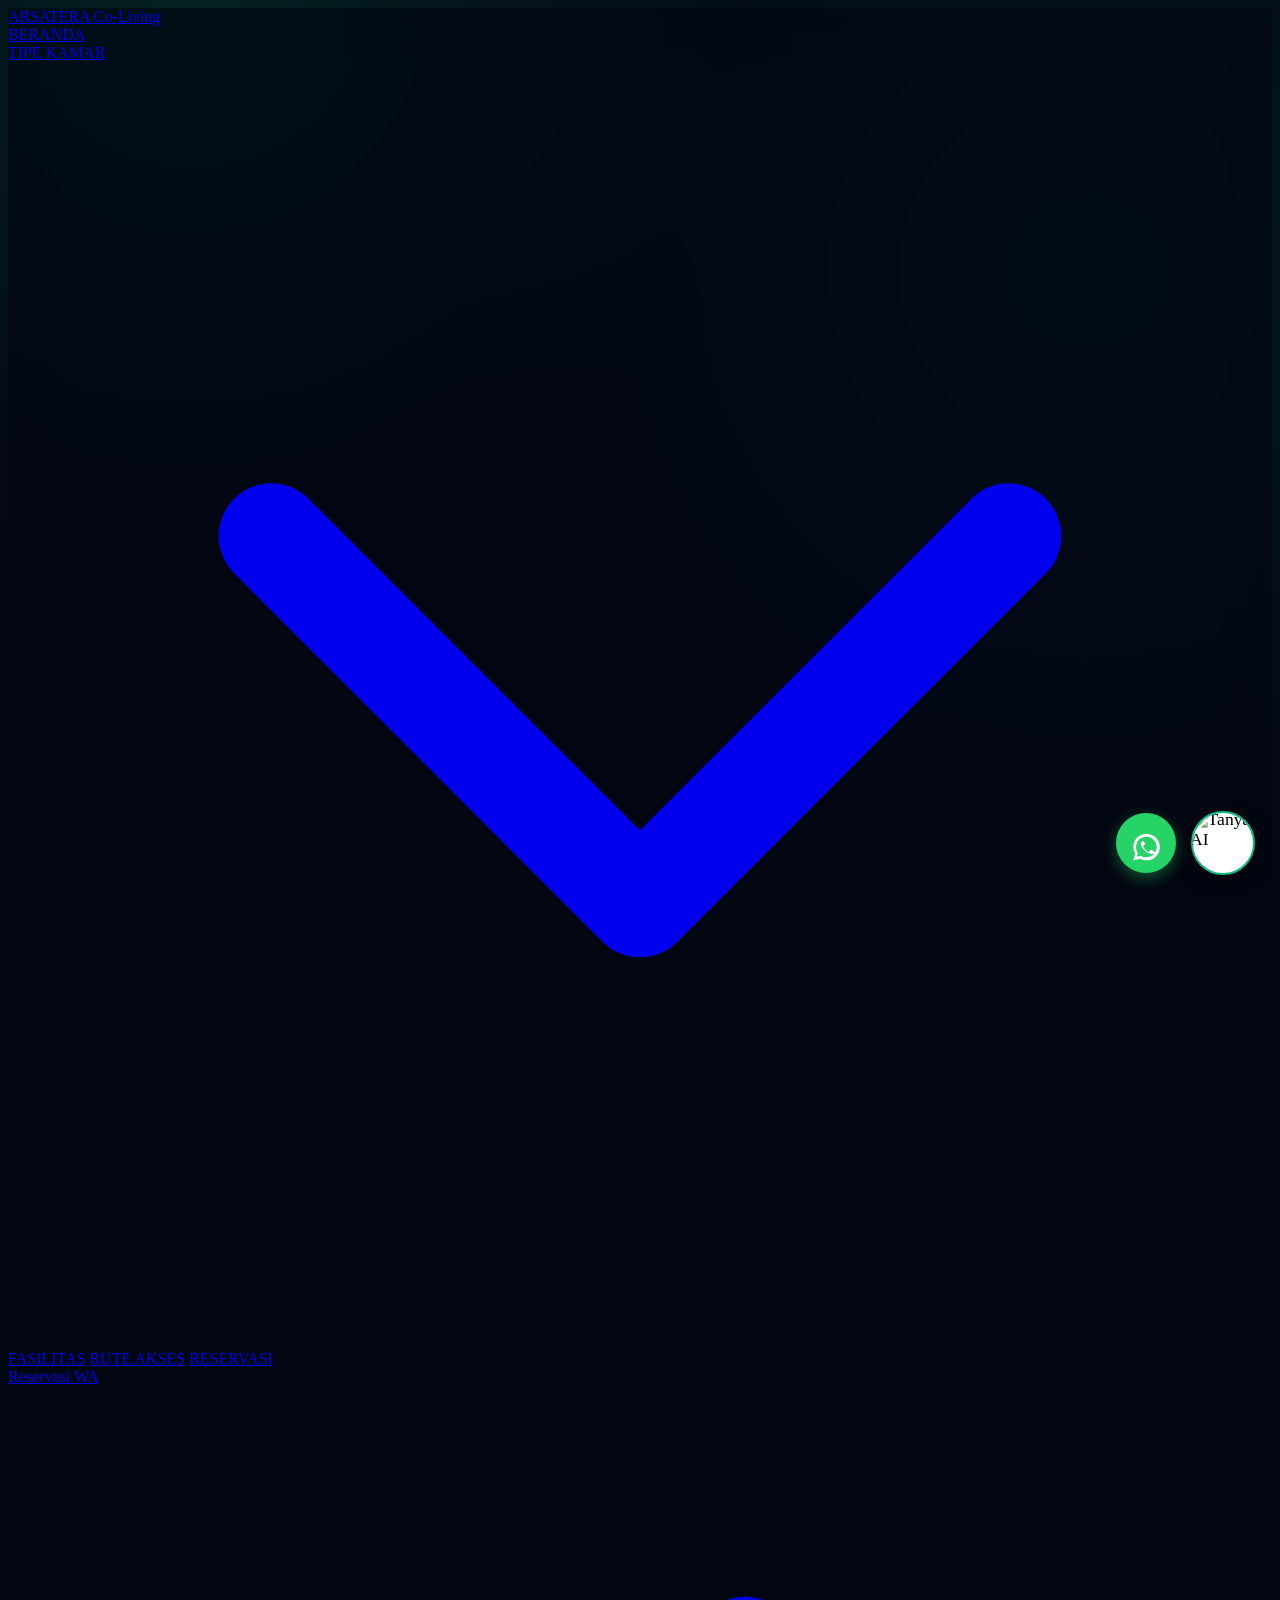
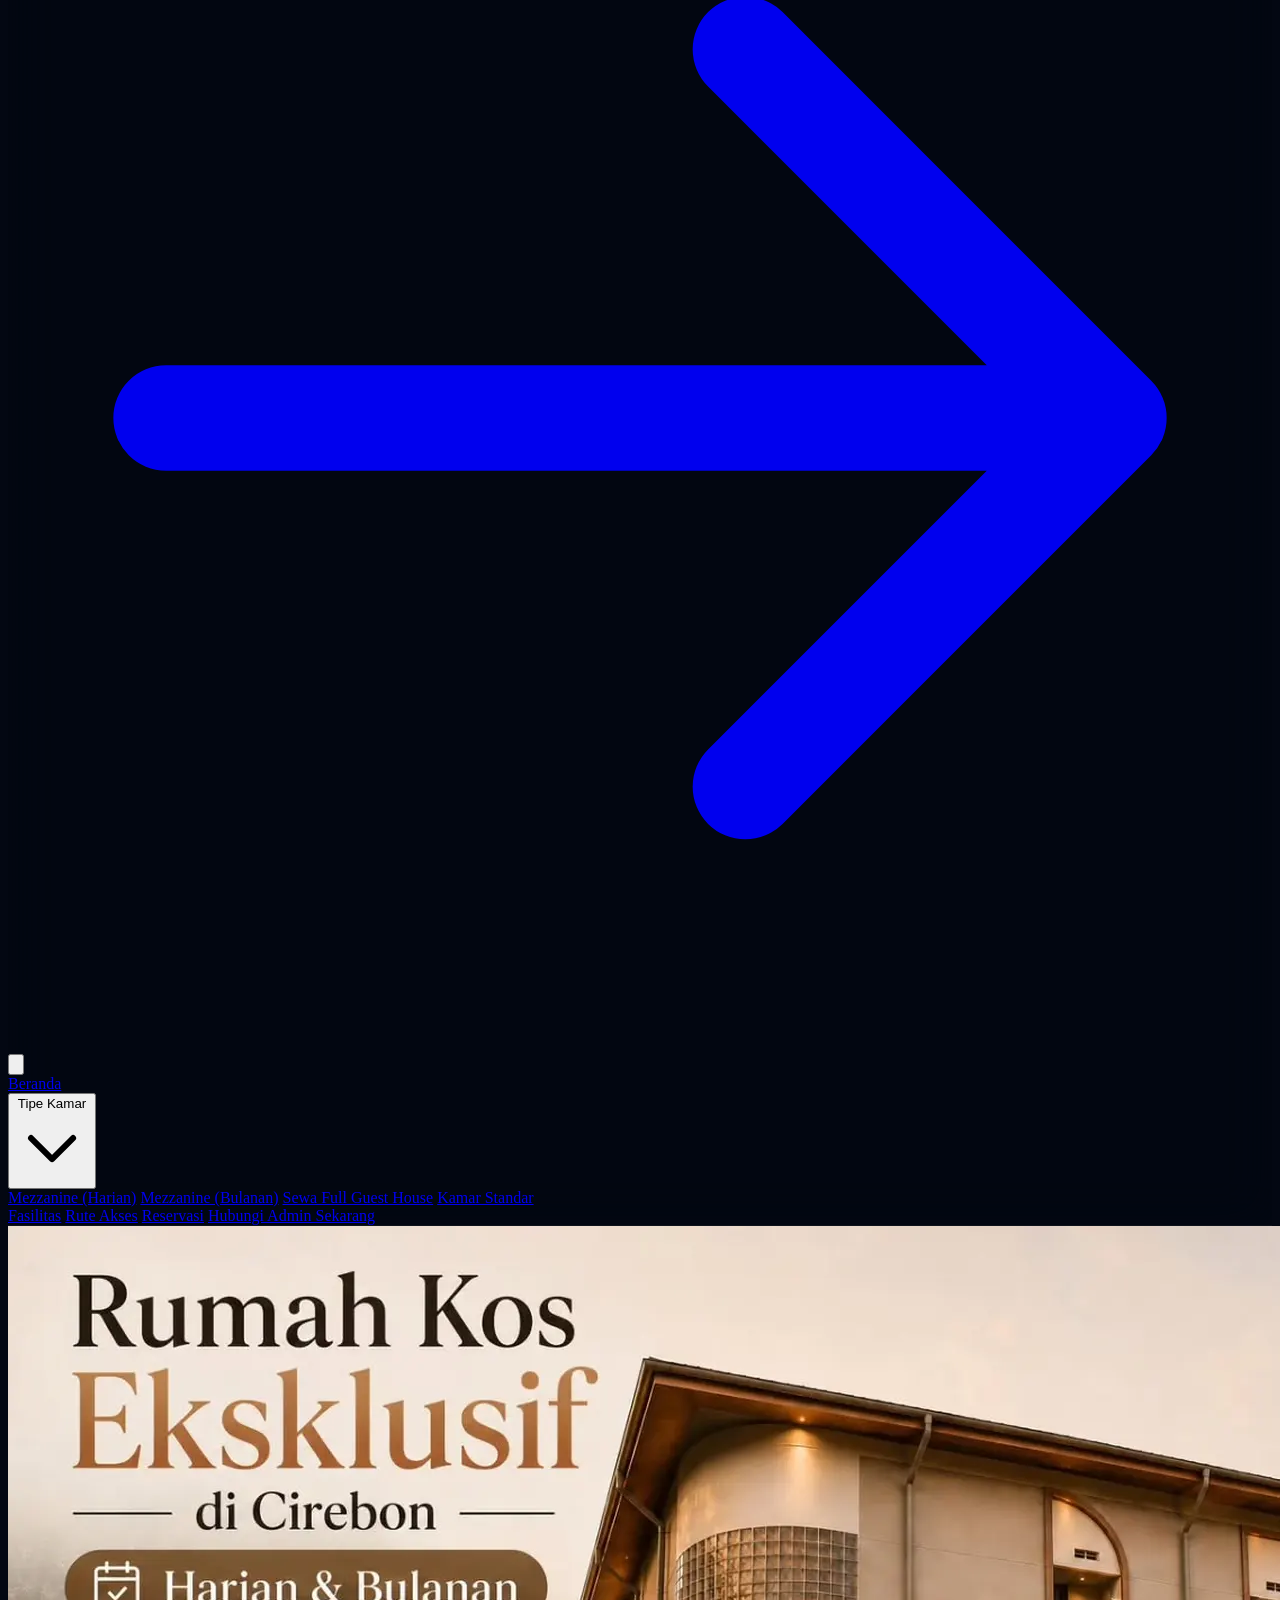
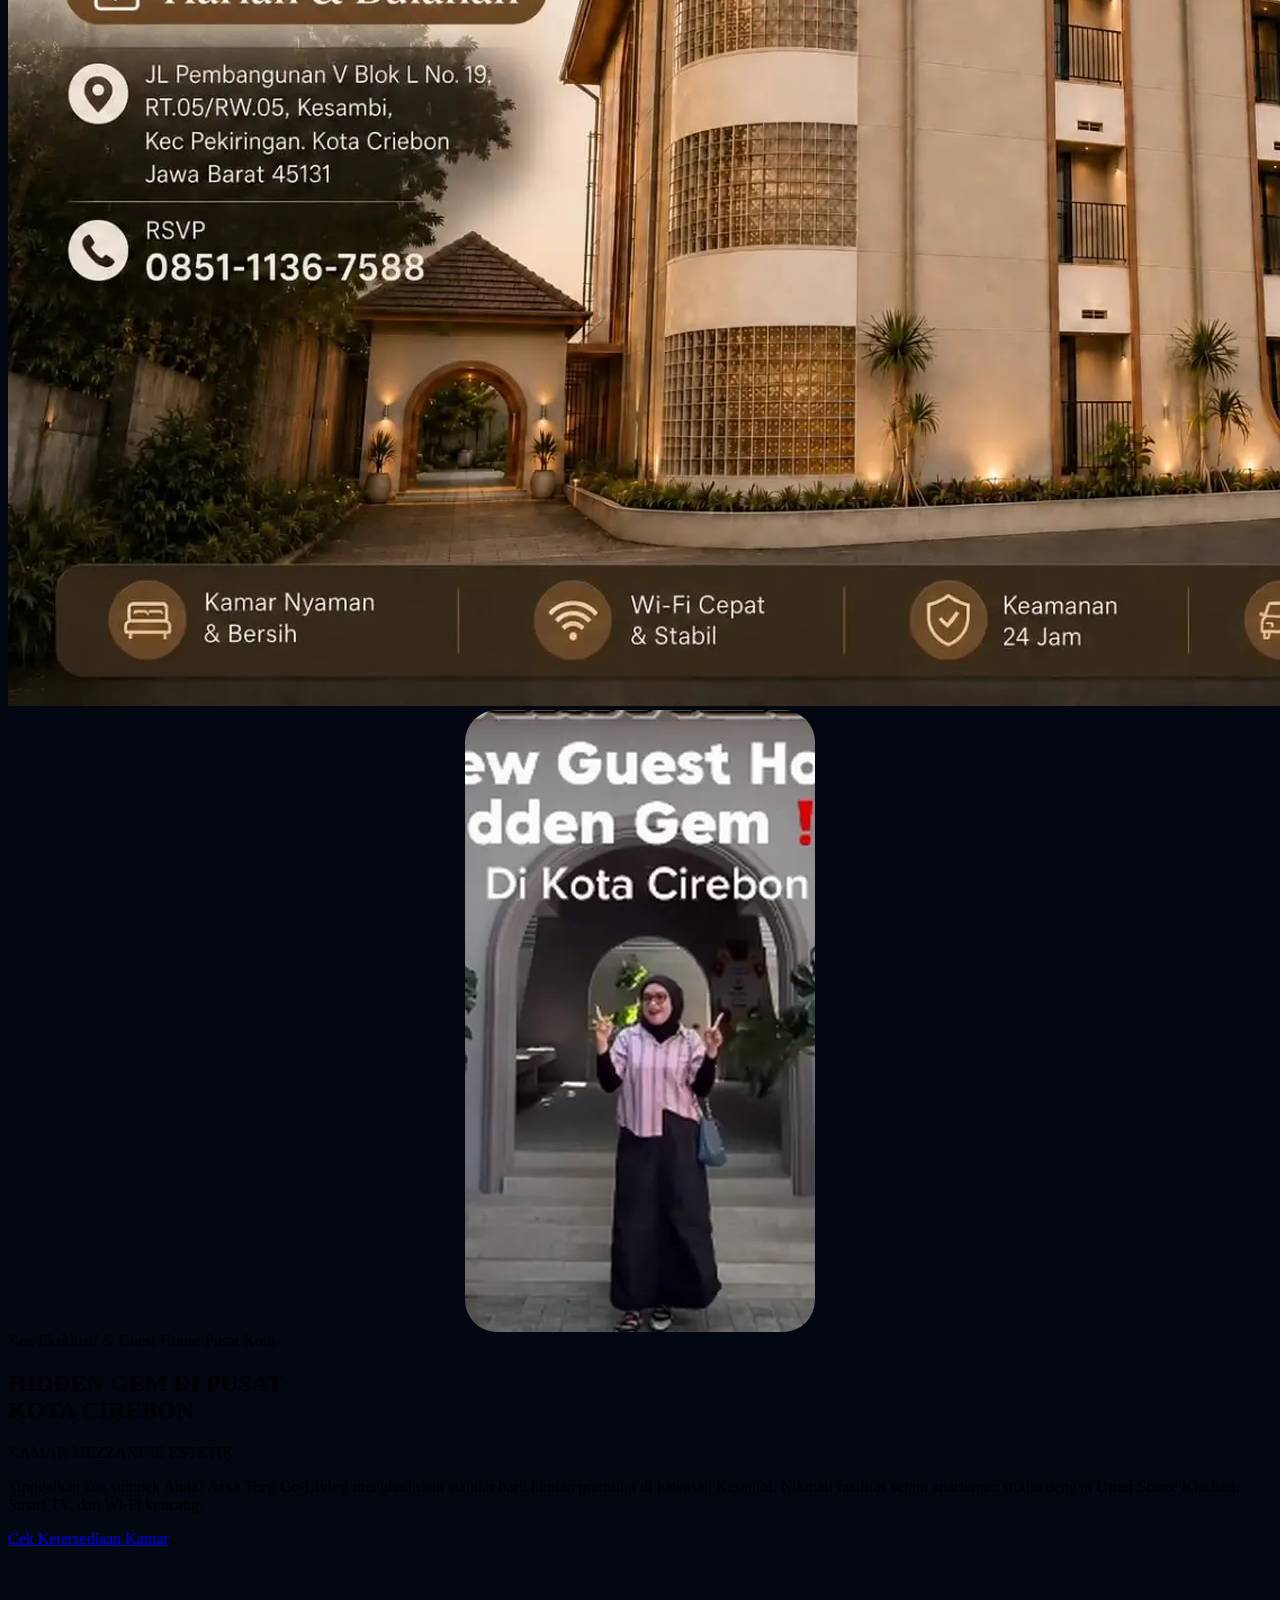
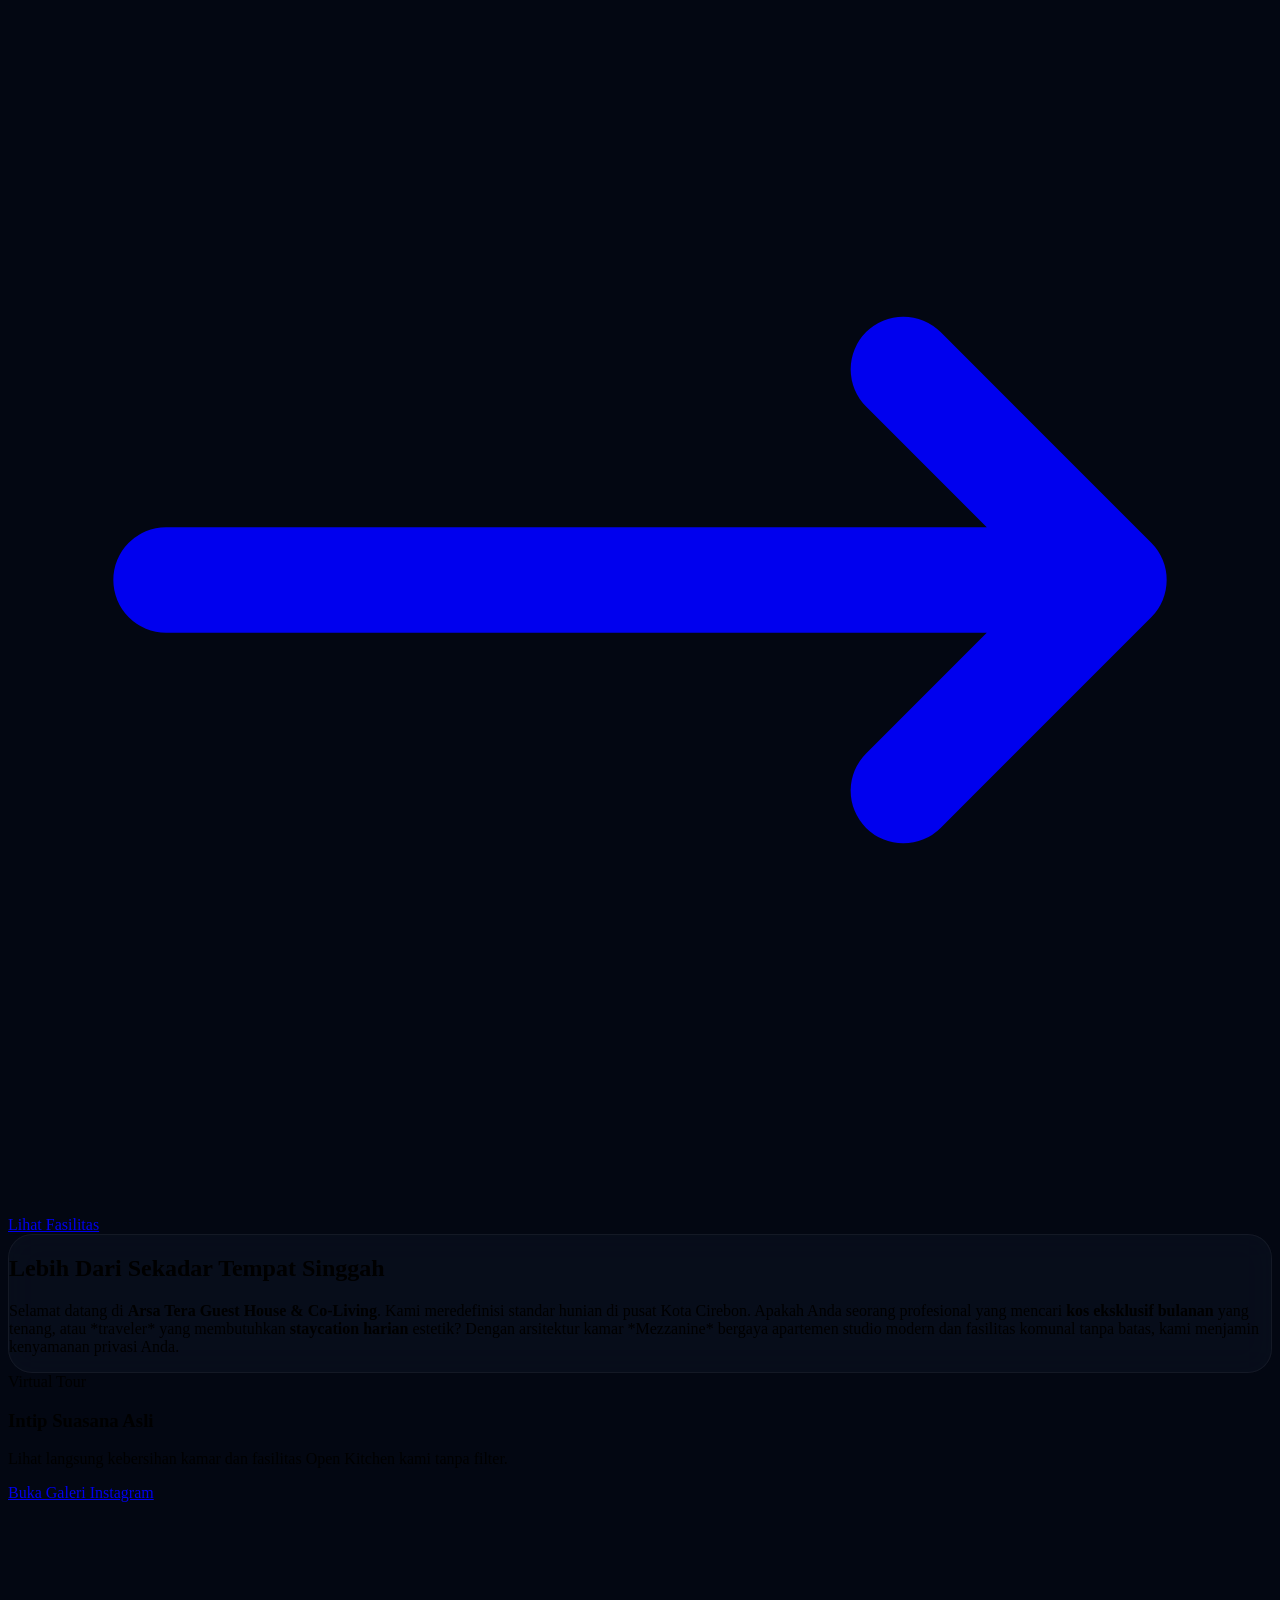
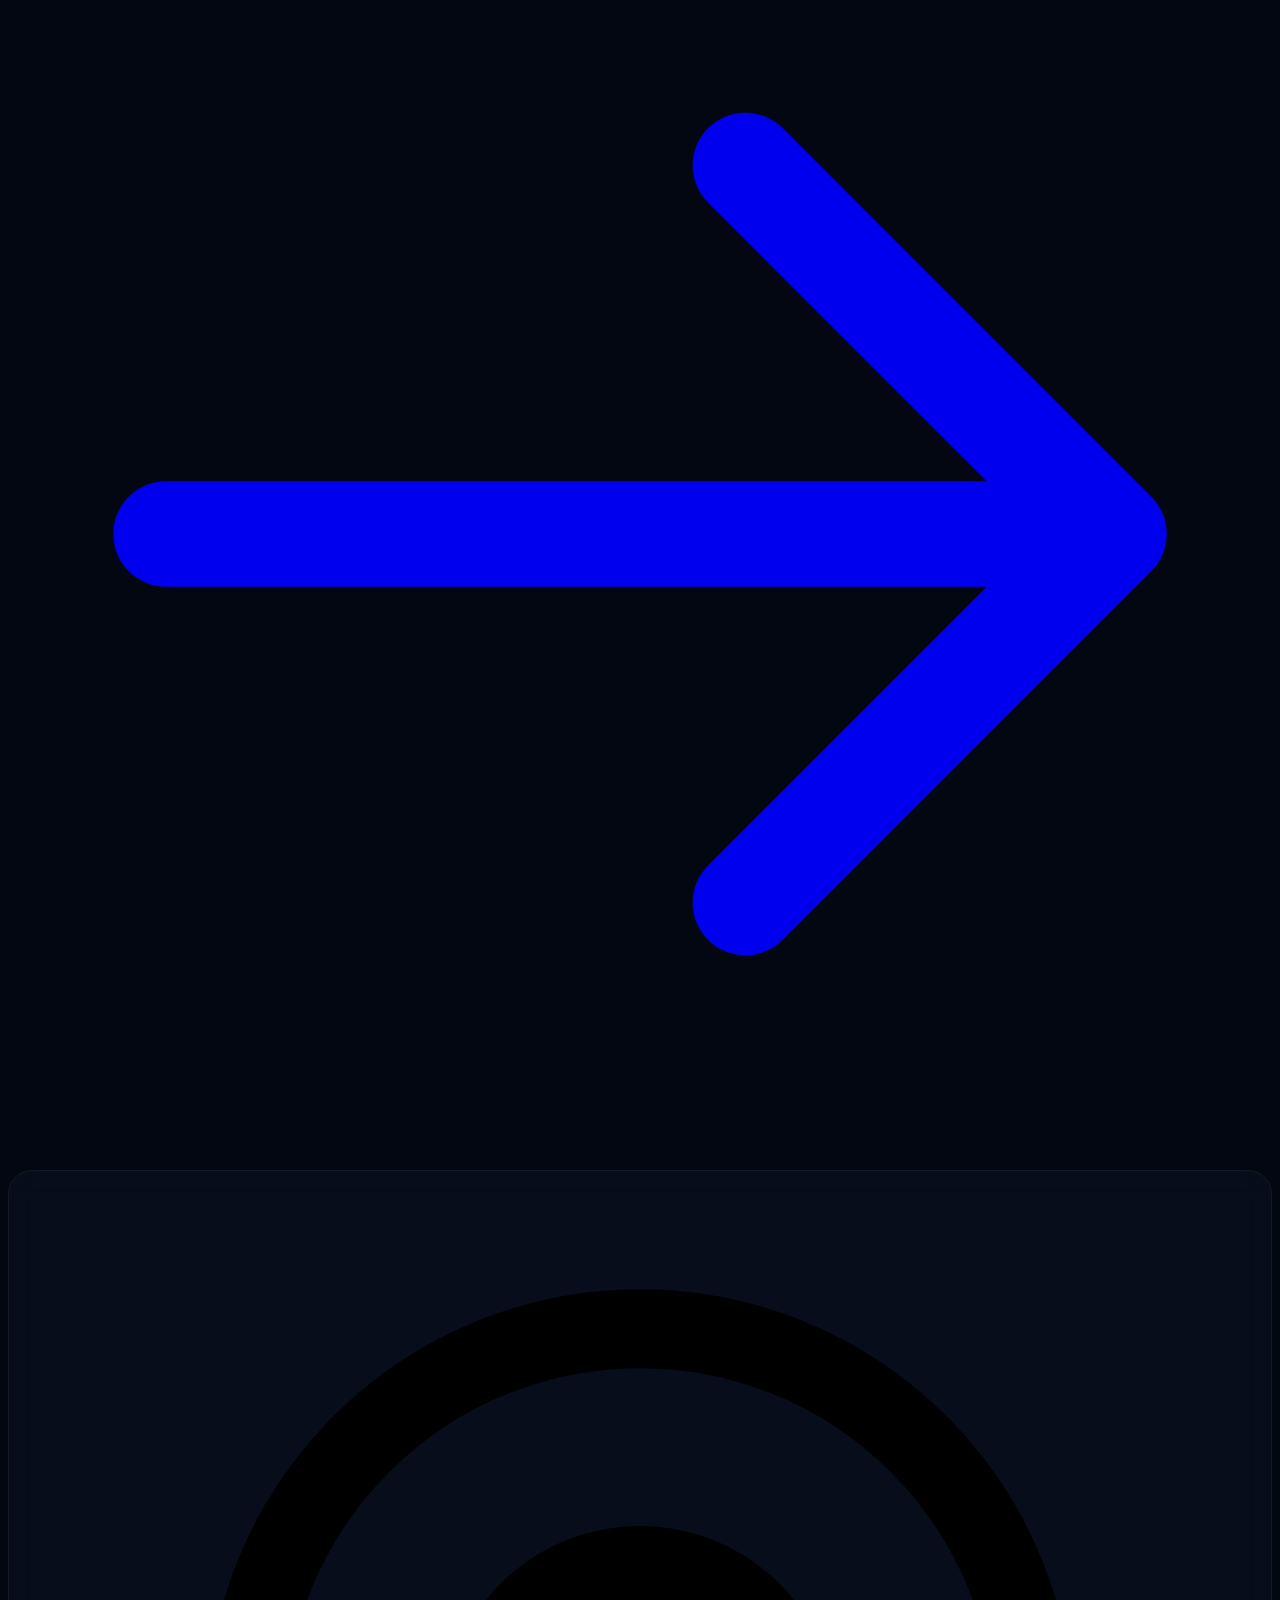
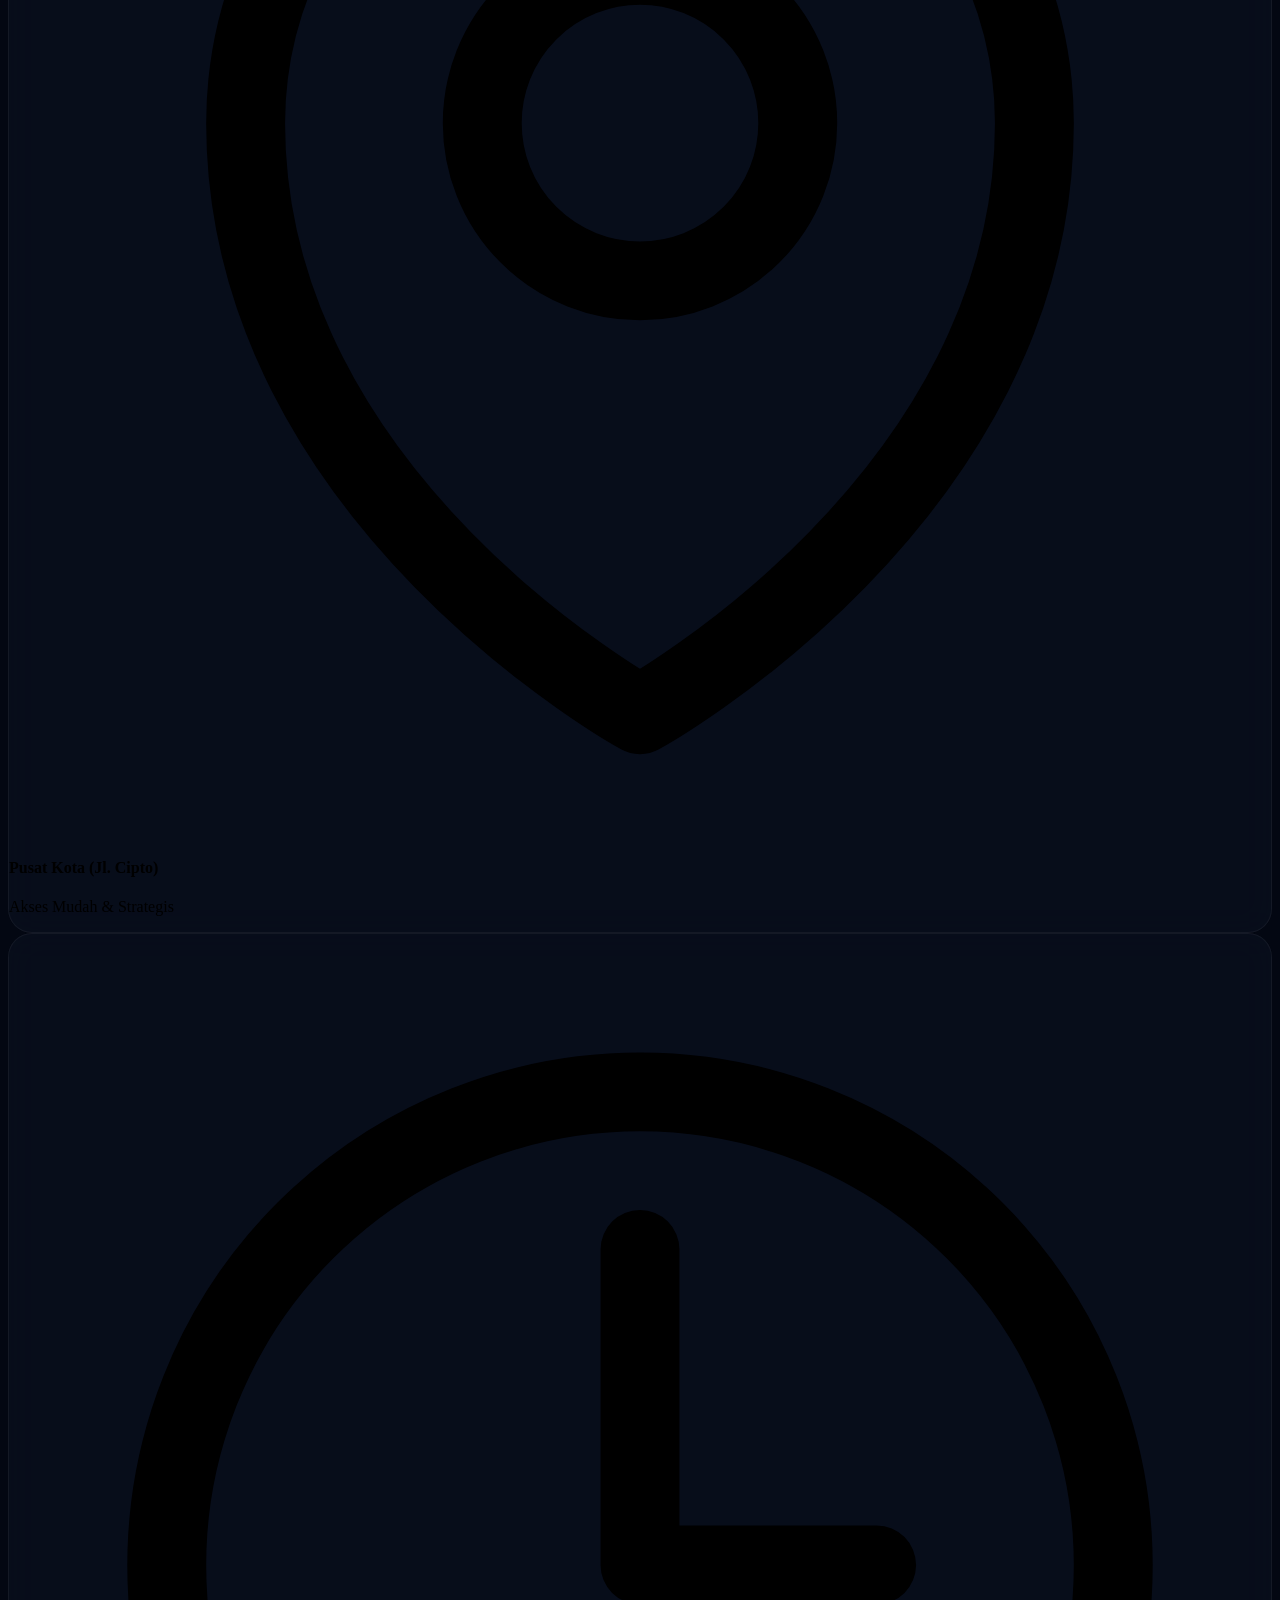
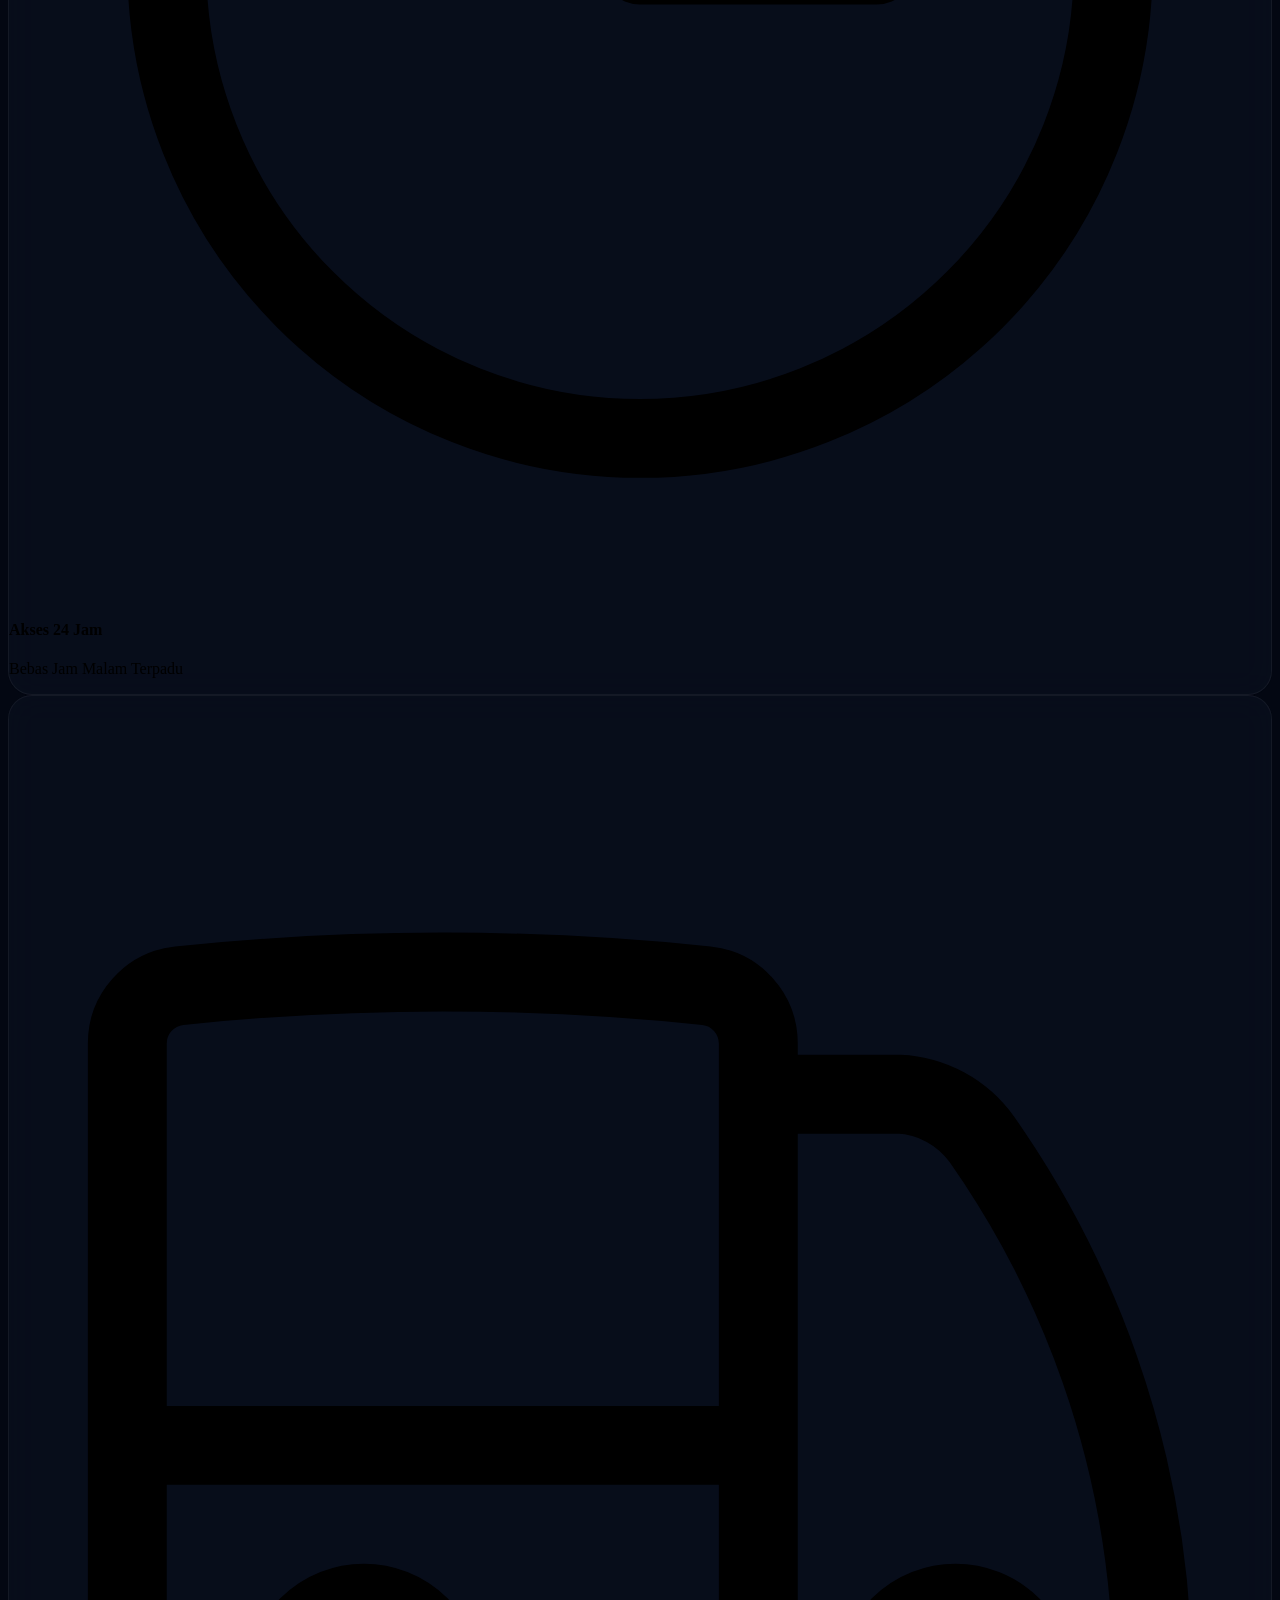
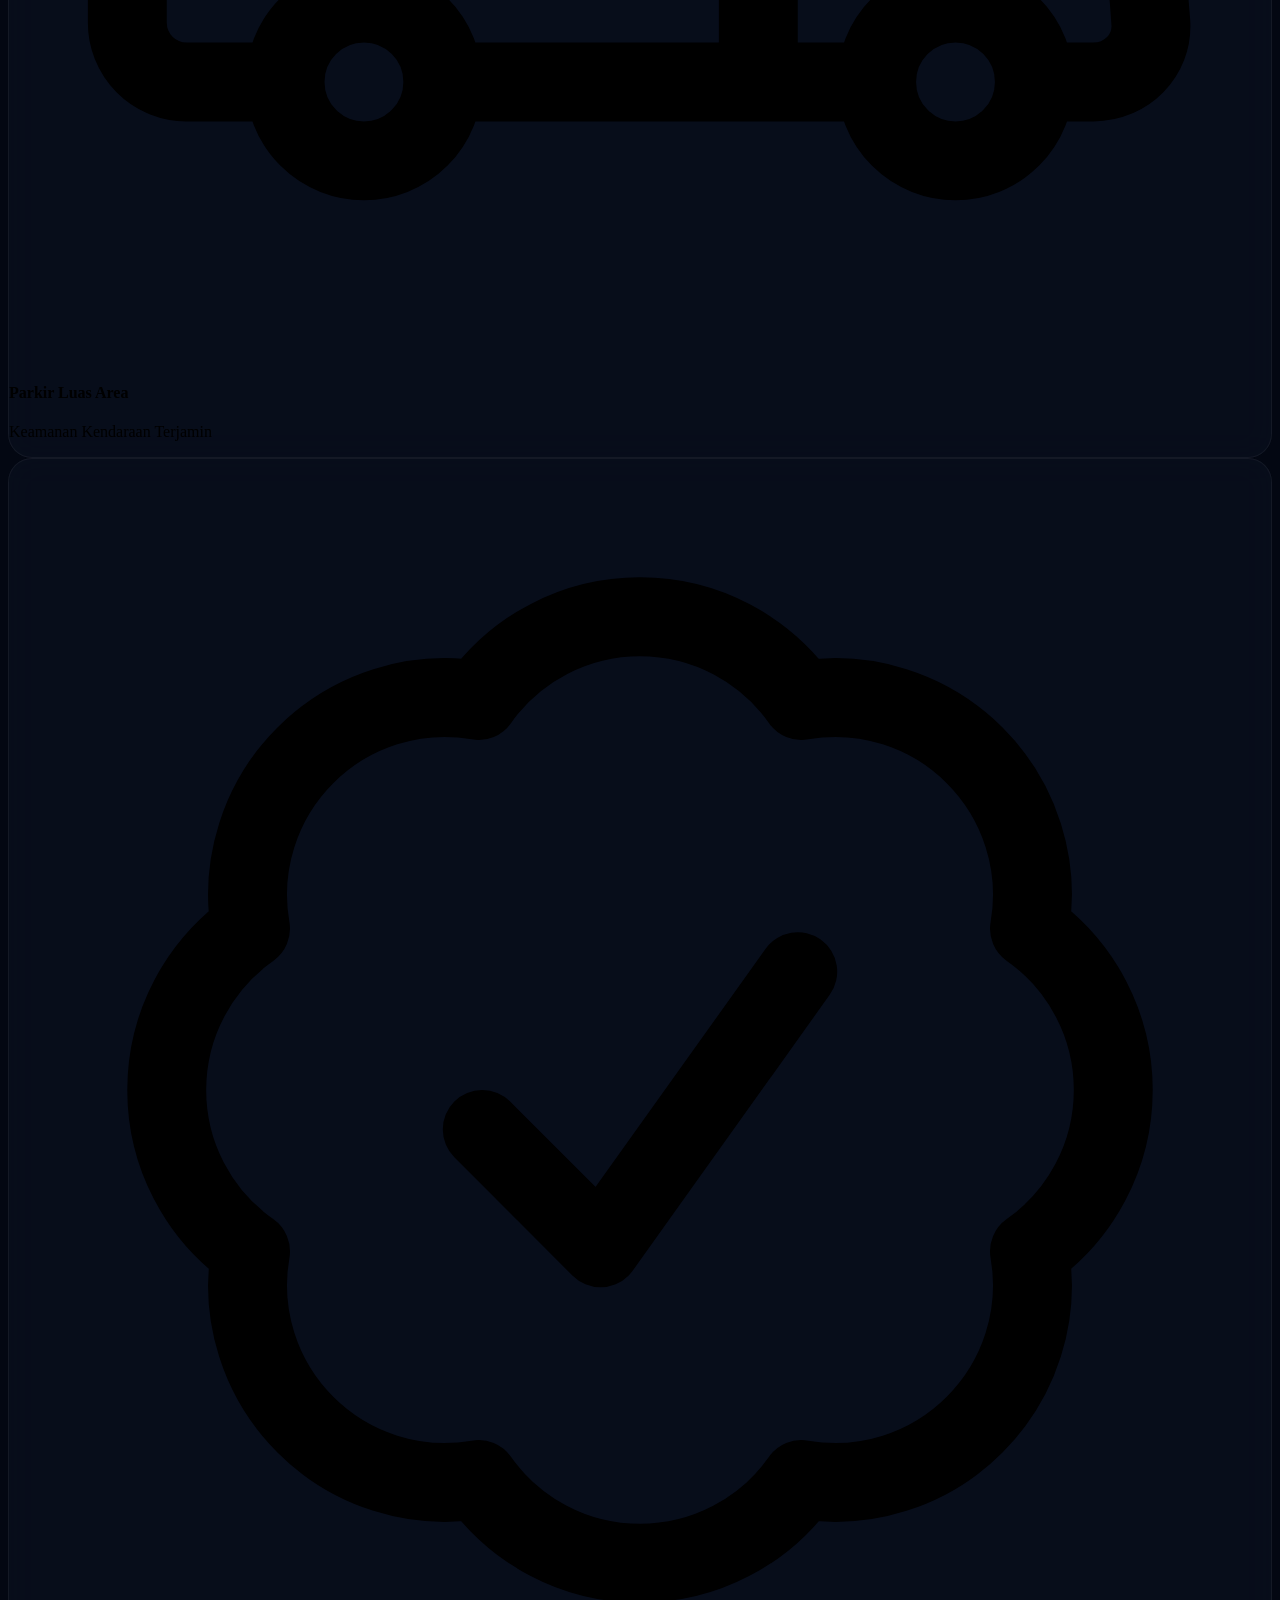
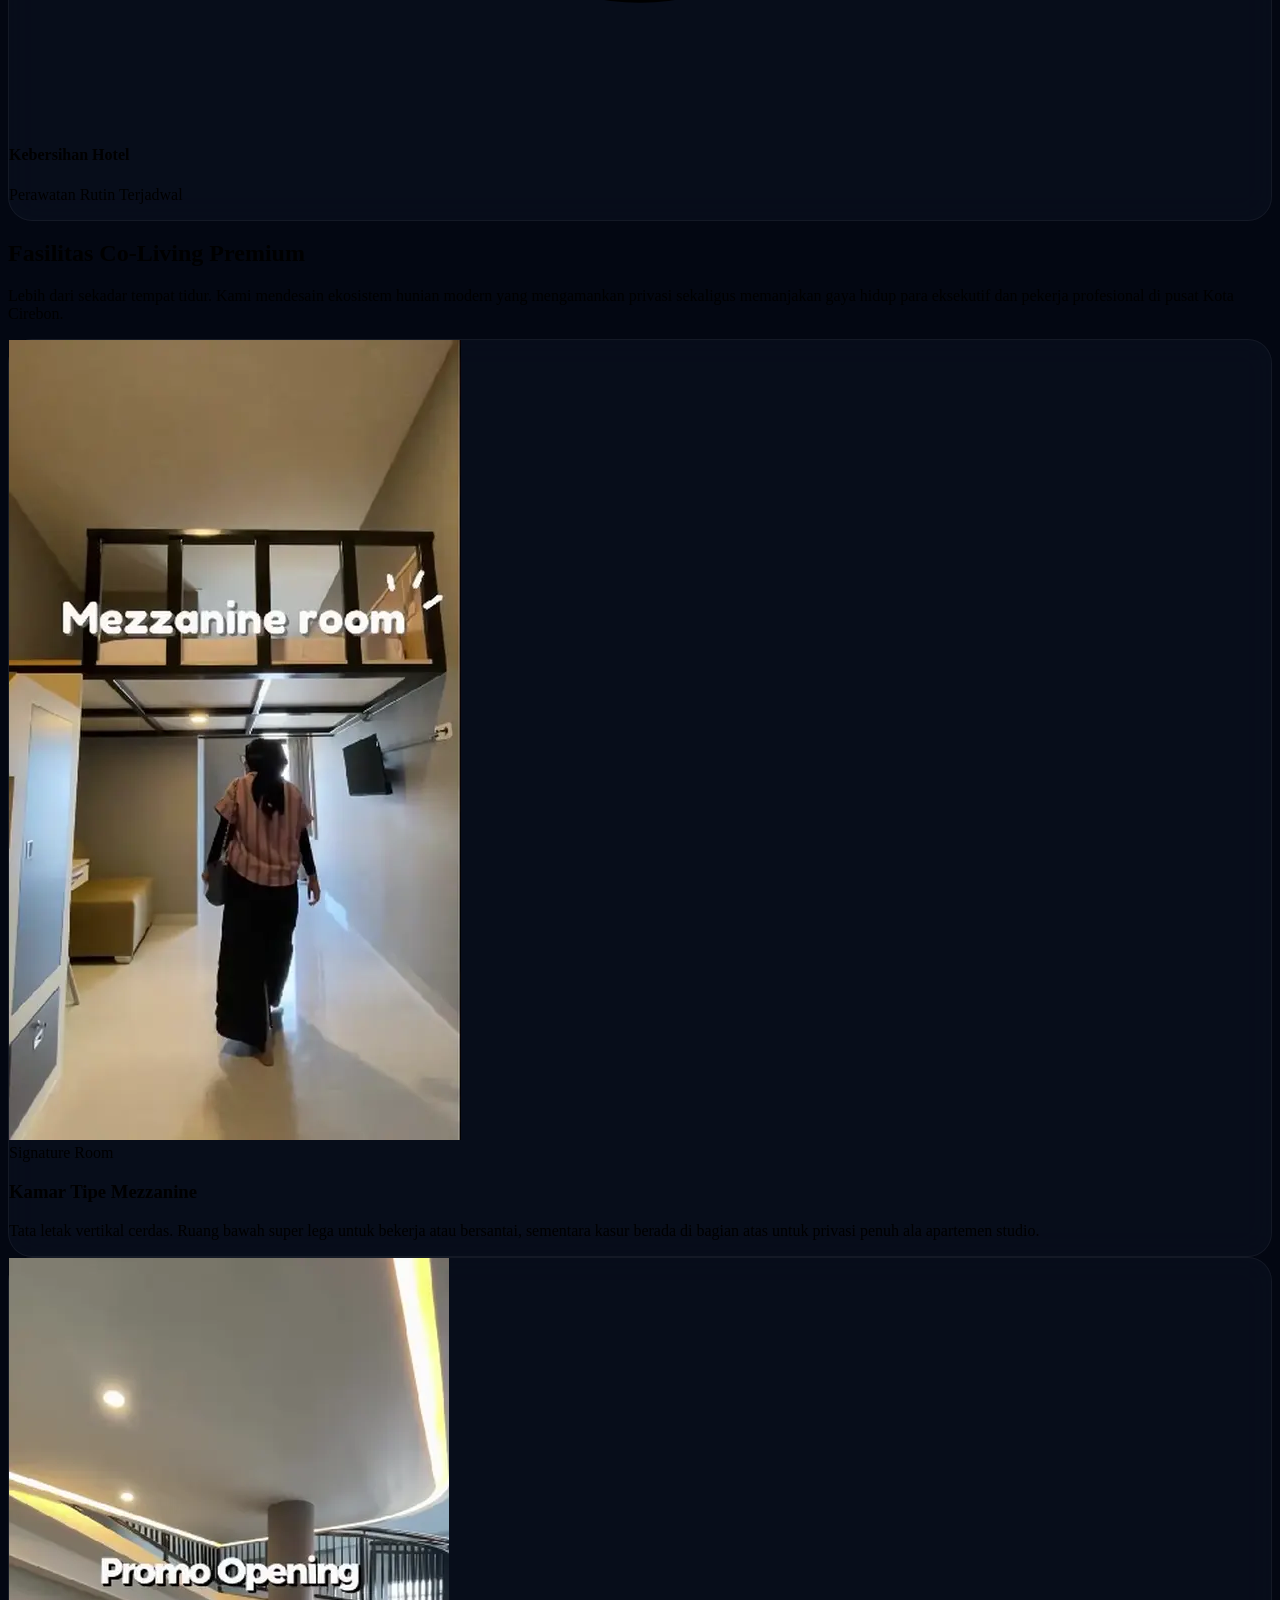
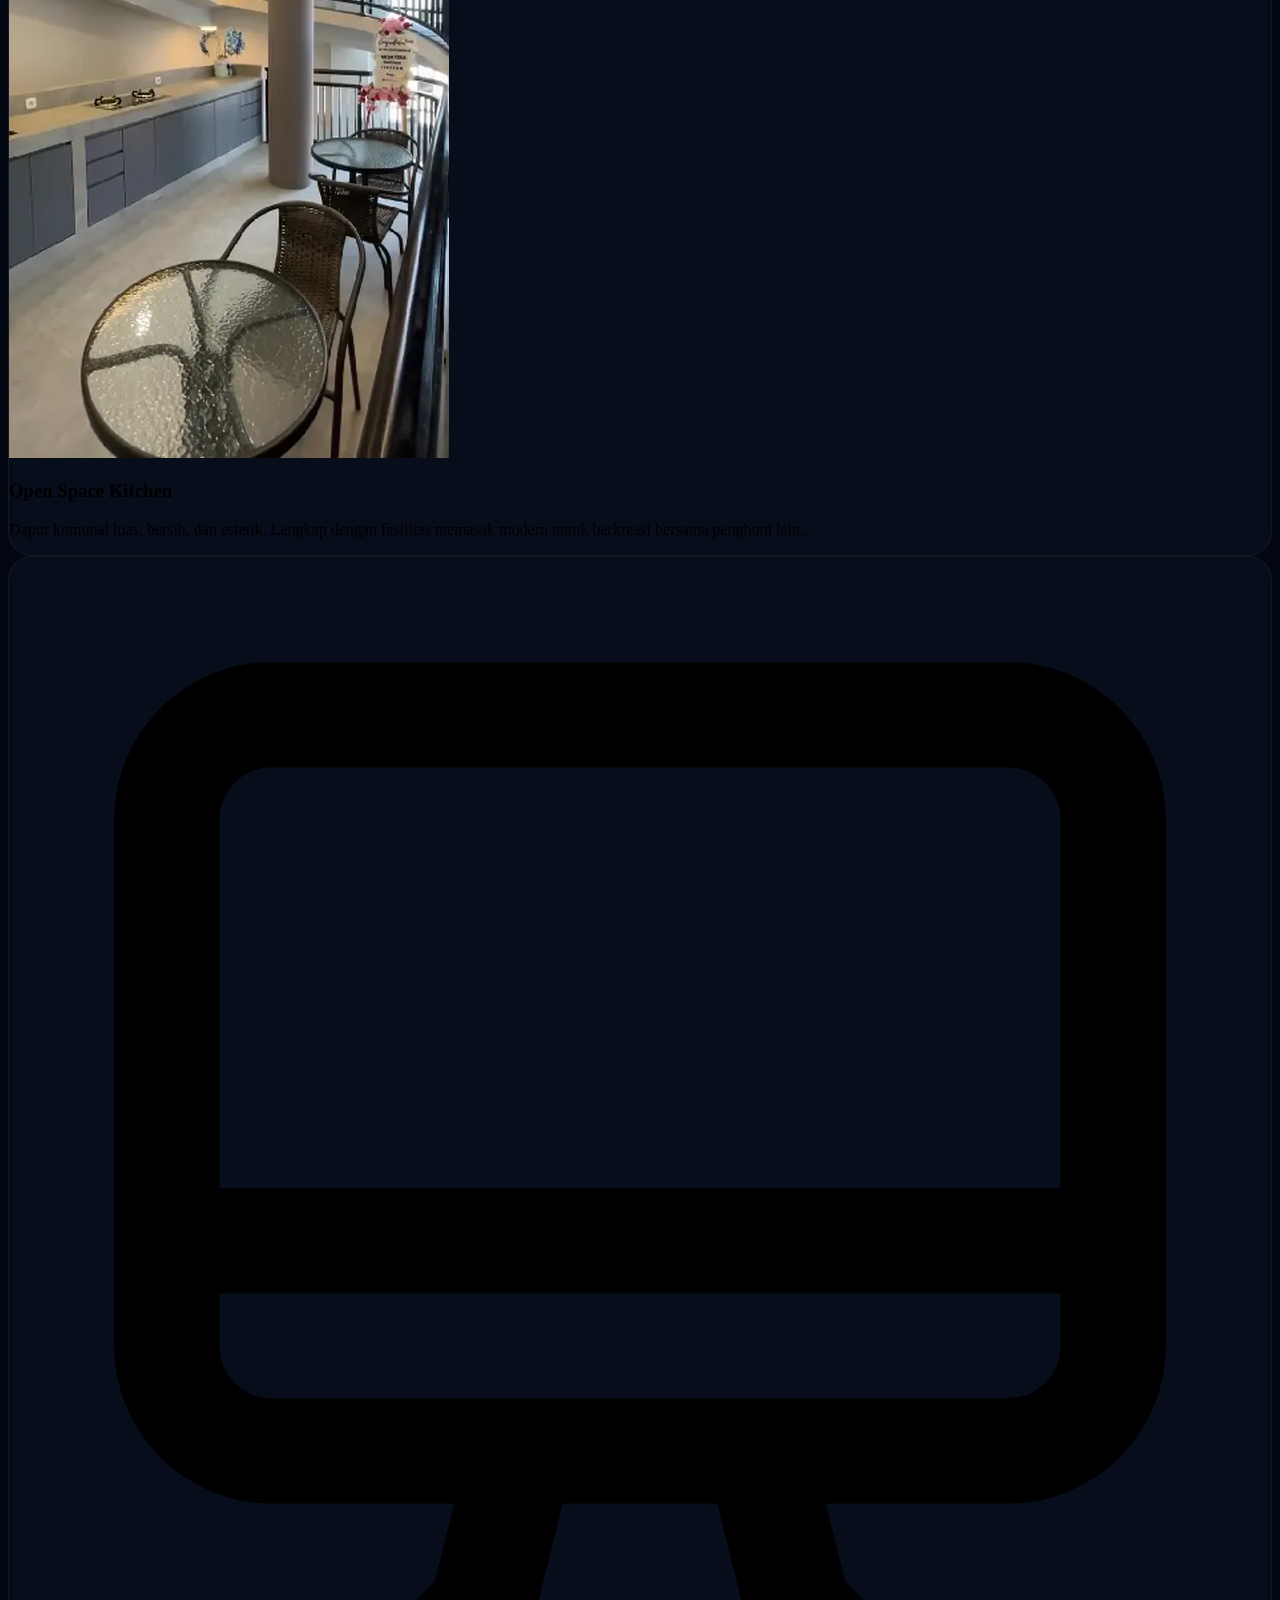
==== commit 03397391: "Add files via upload" ====
--- a/index.html
+++ b/index.html
@@ -194,13 +194,13 @@
                     </div>
 
                     <a href="#fasilitas" class="hover:text-white transition-colors">FASILITAS</a>
-                    <a href="#galeri-proyek" class="hover:text-white transition-colors">ROOM TOUR</a>
+                    <a href="#rute-akses" class="hover:text-white transition-colors">RUTE AKSES</a>
                     <a href="#reservasi" class="hover:text-white transition-colors">RESERVASI</a>
                 </div>
 
                 <!-- TOMBOL KANAN & HAMBURGER MOBILE -->
                 <div class="flex items-center gap-4 z-50 relative">
-                    <a href="https://wa.me/6285111367588" target="_blank" class="hidden md:flex relative items-center gap-2 px-6 py-2.5 rounded-full font-extrabold text-xs text-obsidian bg-auraEmerald overflow-hidden group">
+                    <a href="https://wa.me/6285111367588?text=Halo%20Admin%20Arsa%20Tera,%20saya%20ingin%20Reservasi%20Kamar%20Kos%20Eksklusif." target="_blank" class="hidden md:flex relative items-center gap-2 px-6 py-2.5 rounded-full font-extrabold text-xs text-obsidian bg-auraEmerald overflow-hidden group">
                         <span class="absolute inset-0 bg-white/20 translate-y-full group-hover:translate-y-0 transition-transform duration-300 ease-out"></span>
                         <span class="relative z-10 flex items-center gap-2">Reservasi WA <svg class="w-4 h-4" fill="none" stroke="currentColor" viewBox="0 0 24 24"><path stroke-linecap="round" stroke-linejoin="round" stroke-width="2" d="M14 5l7 7m0 0l-7 7m7-7H3"></path></svg></span>
                     </a>
@@ -233,7 +233,7 @@
                 </div>
 
                 <a href="#fasilitas" class="text-white hover:text-auraEmerald pb-3 border-b border-white/10 transition-colors">Fasilitas</a>
-                <a href="#galeri-proyek" class="text-white hover:text-auraEmerald pb-3 border-b border-white/10 transition-colors">Room Tour</a>
+                <a href="#rute-akses" class="text-white hover:text-auraEmerald pb-3 border-b border-white/10 transition-colors">Rute Akses</a>
                 <a href="#reservasi" class="text-white hover:text-auraEmerald pb-3 border-b border-white/10 transition-colors">Reservasi</a>
                 
                 <a href="https://wa.me/6285111367588" target="_blank" class="mt-auto block w-full py-4 bg-auraEmerald text-obsidian text-center font-extrabold rounded-xl shadow-[0_0_20px_rgba(16,185,129,0.3)]">Hubungi Admin Sekarang</a>
@@ -246,8 +246,8 @@
         <!-- ================= HERO SECTION (ANTI TUMPANG TINDIH) ================= -->
         <section class="mb-24 pt-8 lg:pt-16 relative rounded-3xl border border-white/10 overflow-hidden shadow-2xl min-h-[600px] flex items-center">
             
-            <!-- GAMBAR BACKGROUND MURNI (ANTI GRADIENT ERROR) -->
-            <img src="guest-house-pusat-kota-cirebon-arsa-tera.webp" alt="Arsa Tera Guest House" class="absolute inset-0 w-full h-full object-cover">
+            <!-- GAMBAR BACKGROUND MURNI (LCP OPTIMIZED) -->
+            <img src="guest-house-pusat-kota-cirebon-arsa-tera.webp" alt="Arsa Tera Guest House" class="absolute inset-0 w-full h-full object-cover" fetchpriority="high" loading="eager" decoding="sync">
             
             <!-- LAPISAN KEGELAPAN (OVERLAY) -->
             <div class="absolute inset-0 bg-gradient-to-r from-[#030712] via-[#030712]/90 to-[#030712]/60"></div>
@@ -263,8 +263,8 @@
                     <!-- AREA VIDEO GITHUB LAZY LOAD (ANTI-BLOATWARE) -->
                     <div id="ig-wrapper" class="shadow-[0_0_50px_rgba(16,185,129,0.15)] animate-border-glow">
                         <div id="ig-placeholder" class="ig-placeholder" onclick="loadHeroVideo()">
-                            <!-- GAMBAR THUMBNAIL DITERANGKAN & EYE-CATCHING -->
-                            <img src="pintu-masuk-kos-eksklusif-kesambi-cirebon.webp" alt="Video Lobi Arsa Tera" class="absolute inset-0 w-full h-full object-cover opacity-80">
+                    <!-- GAMBAR THUMBNAIL DITERANGKAN & EYE-CATCHING -->
+                            <img src="pintu-masuk-kos-eksklusif-kesambi-cirebon.webp" alt="Video Lobi Arsa Tera" class="absolute inset-0 w-full h-full object-cover opacity-80" fetchpriority="high" loading="eager" decoding="sync">
                             <!-- Gradient bawah saja agar teks terbaca -->
                             <div class="absolute inset-0 bg-gradient-to-t from-black/80 to-transparent"></div>
                             
@@ -301,7 +301,7 @@
                     </p>
                     
                     <div class="flex flex-col sm:flex-row items-center justify-center lg:justify-start gap-5">
-                        <a href="https://wa.me/6285111367588" target="_blank" class="w-full sm:w-auto px-8 py-4 bg-auraEmerald text-obsidian font-extrabold rounded-xl hover:-translate-y-1 hover:shadow-[0_15px_30px_-10px_rgba(16,185,129,0.5)] transition-all text-center tracking-wide flex justify-center items-center gap-2">
+                        <a href="https://wa.me/6285111367588?text=Halo%20Admin%20Arsa%20Tera,%20saya%20ingin%20Cek%20Ketersediaan%20Kamar." target="_blank" class="w-full sm:w-auto px-8 py-4 bg-auraEmerald text-obsidian font-extrabold rounded-xl hover:-translate-y-1 hover:shadow-[0_15px_30px_-10px_rgba(16,185,129,0.5)] transition-all text-center tracking-wide flex justify-center items-center gap-2">
                             Cek Ketersediaan Kamar <svg class="w-5 h-5" fill="none" stroke="currentColor" viewBox="0 0 24 24"><path stroke-linecap="round" stroke-linejoin="round" stroke-width="2" d="M17 8l4 4m0 0l-4 4m4-4H3"></path></svg>
                         </a>
                         <a href="#fasilitas" class="w-full sm:w-auto px-8 py-4 bg-white/5 border border-white/10 text-white font-bold rounded-xl hover:bg-white/10 hover:-translate-y-1 transition-all text-center backdrop-blur-md">
@@ -444,7 +444,7 @@
             
             <div class="mt-16 text-center">
                 <p class="text-sm text-slate-500 mb-4">Unit kamar sangat terbatas dan selalu terisi penuh setiap akhir bulan.</p>
-                <a href="https://wa.me/6285111367588" target="_blank" class="inline-block bg-auraEmerald hover:bg-emerald-400 text-obsidian font-black py-4 px-10 rounded-full shadow-[0_10px_25px_-5px_rgba(16,185,129,0.5)] transform transition hover:-translate-y-1 text-lg ring-4 ring-emerald-900/50 animate-pulse">
+                <a href="https://wa.me/6285111367588?text=Halo%20Admin%20Arsa%20Tera,%20saya%20ingin%20Amankan%20Kamar%20Sekarang%20sebelum%20penuh." target="_blank" class="inline-block bg-auraEmerald hover:bg-emerald-400 text-obsidian font-black py-4 px-10 rounded-full shadow-[0_10px_25px_-5px_rgba(16,185,129,0.5)] transform transition hover:-translate-y-1 text-lg ring-4 ring-emerald-900/50 animate-pulse">
                    📞 AMANKAN KAMAR SEKARANG
                 </a>
             </div>
@@ -569,7 +569,7 @@
             </div>
             
             <div class="grid grid-cols-2 lg:grid-cols-4 gap-4 sm:gap-6">
-                <!-- Artikel 1 -->
+                <!-- Artikel 1: Mezzanine -->
                 <a href="edukasi/tips-menata-mezzanine.html" class="glass-card p-2 overflow-hidden group block border-white/5 hover:border-auraEmerald/30">
                     <div class="aspect-[9/16] max-h-[250px] overflow-hidden rounded-2xl relative">
                         <img loading="lazy" src="desain-kamar-kos-mezzanine-cirebon.webp" alt="Tips Menata Kamar Mezzanine" class="w-full h-full object-cover group-hover:scale-110 transition-transform duration-500 opacity-80">
@@ -580,10 +580,10 @@
                     </div>
                 </a>
                 
-                <!-- Artikel 2 -->
+                <!-- Artikel 2: Kuliner (Pria Koper/Traveler vibe) -->
                 <a href="edukasi/kuliner-malam-cipto.html" class="glass-card p-2 overflow-hidden group block border-white/5 hover:border-auraEmerald/30">
                     <div class="aspect-[9/16] max-h-[250px] overflow-hidden rounded-2xl relative">
-                        <img loading="lazy" src="dapur-bersama-kos-eksklusif-cirebon.webp" alt="Kuliner Cirebon" class="w-full h-full object-cover group-hover:scale-110 transition-transform duration-500 opacity-80">
+                        <img loading="lazy" src="sewa-harian-guest-house-cirebon-arsa-tera.webp" alt="Kuliner Cirebon" class="w-full h-full object-cover group-hover:scale-110 transition-transform duration-500 opacity-80">
                         <div class="absolute inset-0 bg-gradient-to-t from-[#030712] via-[#030712]/60 to-transparent p-4 flex flex-col justify-end">
                             <span class="text-[9px] text-auraEmerald font-bold mb-1 block uppercase tracking-widest">Kuliner Lokal</span>
                             <h4 class="text-white font-bold text-sm leading-snug line-clamp-2">Rekomendasi Kuliner Dekat Jalan Cipto</h4>
@@ -591,10 +591,10 @@
                     </div>
                 </a>
 
-                <!-- Artikel 3 -->
+                <!-- Artikel 3: Co-Living (Dapur Bersama) -->
                 <a href="edukasi/konsep-coliving-nyaman.html" class="glass-card p-2 overflow-hidden group block border-white/5 hover:border-auraEmerald/30">
                     <div class="aspect-[9/16] max-h-[250px] overflow-hidden rounded-2xl relative">
-                        <img loading="lazy" src="pintu-masuk-kos-eksklusif-kesambi-cirebon.webp" alt="Etika Co-Living" class="w-full h-full object-cover group-hover:scale-110 transition-transform duration-500 opacity-80">
+                        <img loading="lazy" src="dapur-bersama-kos-eksklusif-cirebon.webp" alt="Etika Co-Living" class="w-full h-full object-cover group-hover:scale-110 transition-transform duration-500 opacity-80">
                         <div class="absolute inset-0 bg-gradient-to-t from-[#030712] via-[#030712]/60 to-transparent p-4 flex flex-col justify-end">
                             <span class="text-[9px] text-auraEmerald font-bold mb-1 block uppercase tracking-widest">Gaya Hidup</span>
                             <h4 class="text-white font-bold text-sm leading-snug line-clamp-2">Memahami Konsep Nyaman Co-Living</h4>
@@ -602,7 +602,7 @@
                     </div>
                 </a>
 
-                <!-- Artikel 4 -->
+                <!-- Artikel 4: WFH (Kamar Standar) -->
                 <a href="edukasi/wfh-fokus-kamar-kos.html" class="glass-card p-2 overflow-hidden group block border-white/5 hover:border-auraEmerald/30">
                     <div class="aspect-[9/16] max-h-[250px] overflow-hidden rounded-2xl relative">
                         <img loading="lazy" src="kamar-standar-fasilitas-hotel-cirebon.webp" alt="Kerja Kos" class="w-full h-full object-cover group-hover:scale-110 transition-transform duration-500 opacity-80">
@@ -833,7 +833,7 @@
                         </li>
                         <li class="flex items-center gap-3 text-slate-300">
                             <span class="text-auraEmerald">📞</span> 
-                            <a href="https://wa.me/6285111367588" target="_blank" class="hover:text-white transition-colors">+62 851-1136-7588</a>
+                            <a href="https://wa.me/6285111367588?text=Halo%20Admin%20Arsa%20Tera,%20saya%20ingin%20Reservasi%20Kamar." target="_blank" class="hover:text-white transition-colors font-bold">Reservasi WA: +62 851-1136-7588</a>
                         </li>
                     </ul>
                 </div>
@@ -874,21 +874,21 @@
         </div>
     </div>
 
-    <!-- ================= KUMPULAN SCRIPT MASTER ================= -->
+    <!-- ================= KUMPULAN SCRIPT MASTER (ZERO-BLOAT OPTIMIZED) ================= -->
     <script>
+        // =========================================================================
+        // 1. SCRIPT PRIORITAS UTAMA (LANGSUNG AKTIF 0 DETIK)
+        // =========================================================================
         document.addEventListener('DOMContentLoaded', () => {
             
-            // 1. SCRIPT PENGGERAK MENU MOBILE (HAMBURGER)
+            // A. Menu Mobile (Hamburger)
             const btn = document.getElementById('menu-btn');
             const mobileMenu = document.getElementById('mobile-menu');
-            
             if(btn && mobileMenu) {
                 btn.addEventListener('click', () => {
                     mobileMenu.classList.toggle('translate-x-full');
                     mobileMenu.classList.toggle('translate-x-0');
                 });
-                
-                // Tutup otomatis saat link diklik (kecuali tombol Tipe Kamar)
                 const mobileLinks = mobileMenu.querySelectorAll('a:not(#mobile-dropdown-btn)');
                 mobileLinks.forEach(link => {
                     link.addEventListener('click', () => {
@@ -898,11 +898,10 @@
                 });
             }
 
-            // 1.5. SCRIPT DROPDOWN MENU MOBILE (ACCORDION)
+            // B. Dropdown Menu Mobile
             const mobileDropdownBtn = document.getElementById('mobile-dropdown-btn');
             const mobileDropdownMenu = document.getElementById('mobile-dropdown-menu');
             const mobileDropdownIcon = document.getElementById('mobile-dropdown-icon');
-            
             if(mobileDropdownBtn && mobileDropdownMenu) {
                 mobileDropdownBtn.addEventListener('click', (e) => {
                     e.preventDefault(); 
@@ -912,7 +911,7 @@
                 });
             }
 
-            // 2. SCRIPT FORM SUBMISSION (WEB3FORMS + GSHEETS + WA)
+            // C. Web3Forms + Google Sheets + Automasi WA
             const waForm = document.getElementById('waForm');
             if(waForm) {
                 waForm.addEventListener('submit', async function(event) {
@@ -924,12 +923,15 @@
                     
                     submitBtn.innerText = "MENGIRIM DATA..."; submitBtn.disabled = true;
                     try {
+                        // 1. Kirim Notifikasi Email
                         await fetch('https://api.web3forms.com/submit', { method: 'POST', body: compiledFormData }); 
                         
+                        // 2. Kirim Rekap Database ke Google Sheets
                         const rawJsonData = Object.fromEntries(compiledFormData.entries());
                         const sheetUrl = 'https://script.google.com/macros/s/AKfycbxwB6z8BSSP_D86AUPDqDWT-tajBbCdsrgcyhT6LzG_KNDKh4BrLO9mOL_ZKIRPjXoD/exec'; 
                         await fetch(sheetUrl, { method: 'POST', mode: 'no-cors', headers: { 'Content-Type': 'application/json' }, body: JSON.stringify(rawJsonData) });
                         
+                        // 3. Lempar Teks Otomatis ke WhatsApp Admin
                         const waNumber = "6285111367588"; 
                         const waText = `Halo Arsa Tera, saya ingin reservasi kamar.\n\n*Nama:* ${rawJsonData.name}\n*Nomor WA:* ${rawJsonData.whatsapp}\n*Tipe Kamar:* ${rawJsonData.layanan}\n*Catatan/Tanggal:* ${rawJsonData.message}\n\nMohon info ketersediaan kamarnya ya.`;
                         window.open(`https://wa.me/${waNumber}?text=${encodeURIComponent(waText)}`, '_blank');
@@ -937,96 +939,25 @@
                         statusMsg.style.display = "block"; 
                         targetedForm.reset();
                     } catch (e) {
-                        console.error("Gagal mengirim", e);
+                        console.error("Gagal mengirim data", e);
                     } finally {
                         submitBtn.innerText = "Kirim Permintaan Reservasi →"; submitBtn.disabled = false;
                     }
                 });
             }
-
-            // 3. SCRIPT AUDIBLE FAQ (VOICE AI)
-            const voiceSynth = window.speechSynthesis;
-            document.querySelectorAll('.jarvis-voice-btn').forEach(button => {
-                button.addEventListener('click', (e) => {
-                    e.preventDefault();
-                    document.querySelectorAll('.jarvis-voice-btn').forEach(btn => btn.classList.remove('jarvis-playing'));
-                    if (voiceSynth.speaking) voiceSynth.cancel();
-                    
-                    const messagePayload = button.getAttribute('data-text');
-                    const speechUtterance = new SpeechSynthesisUtterance(messagePayload);
-                    speechUtterance.lang = 'id-ID';
-                    speechUtterance.rate = 0.9;
-                    speechUtterance.pitch = 1.0;
-                    
-                    button.classList.add('jarvis-playing');
-                    speechUtterance.onend = () => button.classList.remove('jarvis-playing');
-                    speechUtterance.onerror = () => button.classList.remove('jarvis-playing');
-                    voiceSynth.speak(speechUtterance);
-                });
-            });
-
-            // 4. SCRIPT AI CHATBOT WIDGET
-            const aiBtn = document.getElementById('jarvis-ai-button');
-            const chatBox = document.getElementById('jarvis-chat-box');
-            const closeBtn = document.getElementById('jarvis-close-ai');
-            const chatInput = document.getElementById('jarvis-chat-input');
-            const sendBtn = document.getElementById('jarvis-send-chat');
-            const chatHistory = document.getElementById('jarvis-chat-history');
-
-            if(aiBtn && chatBox) {
-                aiBtn.addEventListener('click', () => { chatBox.style.display = chatBox.style.display === 'none' ? 'flex' : 'none'; });
-                closeBtn.addEventListener('click', () => chatBox.style.display = 'none');
-
-                function processAI() {
-                    const userText = chatInput.value.trim().toLowerCase();
-                    if(!userText) return;
-                    
-                    chatHistory.innerHTML += `<div class="jarvis-msg-user">${chatInput.value.trim()}</div>`;
-                    chatInput.value = '';
-                    chatHistory.scrollTop = chatHistory.scrollHeight;
-                    
-                    const loadId = 'jarvis-load-' + Date.now();
-                    chatHistory.innerHTML += `<div id="${loadId}" class="jarvis-msg-ai jarvis-typing">AI sedang mengetik...</div>`;
-                    chatHistory.scrollTop = chatHistory.scrollHeight;
-                    
-                    setTimeout(() => {
-                        document.getElementById(loadId).remove();
-                        let reply = "";
-                        if (userText.match(/harga|biaya|berapa|pricelist|tarif/)) { reply = `Untuk kamar tipe Mezzanine Eksklusif, harganya mulai dari Rp 450.000 per malam, atau Rp 3.450.000 untuk sewa bulanan. Hubungi Admin via WA untuk promo terbaru!`; } 
-                        else if (userText.match(/lokasi|dimana|alamat|daerah|tempat|cipto/)) { reply = `Arsa Tera sangat strategis di pusat kota! Alamat kami di Jl. Pembangunan V Blok L No.19, Pekiringan, Kec. Kesambi, Cirebon.`; } 
-                        else if (userText.match(/fasilitas|dapat apa|ac|tv|dapur/)) { reply = `Anda mendapatkan kamar AC, Smart TV, Kamar Mandi Dalam, Kasur Queen Size, serta akses ke Open Space Kitchen dan Free Flow air minum.`; } 
-                        else if (userText.match(/jam malam|bebas|kunci/)) { reply = `Arsa Tera menerapkan sistem akses fleksibel 24 jam khusus untuk penghuni dengan sistem keamanan terpadu.`; }
-                        else if (userText.match(/pesan|booking|reservasi|sewa|wa|admin/)) { reply = `Untuk reservasi, silakan langsung klik ikon WhatsApp hijau di pojok layar, atau hubungi WA kami di +62 851-1136-7588.`; } 
-                        else { reply = `Untuk info lebih detail, silakan langsung terhubung dengan Admin kami via WhatsApp di +62 851-1136-7588.`; }
-                        
-                        chatHistory.innerHTML += `<div class="jarvis-msg-ai">${reply}</div>`;
-                        chatHistory.scrollTop = chatHistory.scrollHeight;
-                    }, 800);
-                }
-
-                sendBtn.addEventListener('click', processAI);
-                chatInput.addEventListener('keypress', (e) => { if (e.key === 'Enter') processAI(); });
-            }
-
-            // 5. SCRIPT PENGGERAK VIDEO FACADE (IG REELS) FIX
-            const facades = document.querySelectorAll('.video-facade');
-            facades.forEach(facade => {
-                facade.addEventListener('click', function() {
-                    const videoSrc = this.getAttribute('data-video');
-                    this.innerHTML = `<iframe src="${videoSrc}" width="100%" height="100%" frameborder="0" scrolling="no" allowtransparency="true" allow="encrypted-media" class="w-full h-full object-cover rounded-[2rem]"></iframe>`;
-                    this.classList.remove('cursor-pointer', 'group');
-                });
-            });
         });
+
+        // =========================================================================
+        // 2. FUNGSI PEMUTAR VIDEO GLOBAL (DAPAT DIPANGGIL KAPAN SAJA)
+        // =========================================================================
         
-        // 6. SCRIPT LAZY LOAD HERO VIDEO (GITHUB SELF-HOSTED)
+        // A. Video Hero Lobi (MP4)
         function loadHeroVideo() {
             const placeholder = document.getElementById('ig-placeholder');
             const container = document.getElementById('ig-iframe-container');
             if(placeholder && container) {
                 placeholder.style.opacity = '0';
                 setTimeout(() => { placeholder.style.display = 'none'; }, 500);
-                // Injeksi tag HTML5 Video murni (Beban 0 sebelum diklik)
                 container.innerHTML = `
                     <video controls autoplay playsinline class="w-full h-full object-cover rounded-[2rem]">
                         <source src="guest-house-pusat-kota-cirebon-arsa-tera.mp4" type="video/mp4">
@@ -1035,24 +966,94 @@
                 `;
             }
         }
-		// 7. SCRIPT LAZY LOAD VIDEO RUTE AKSES (GITHUB SELF-HOSTED)
+
+        // B. Video Rute Akses (MP4)
         function loadRouteVideo() {
             const placeholder = document.getElementById('route-placeholder');
             const container = document.getElementById('route-video-container');
             if(placeholder && container) {
-                // Menghilangkan gambar thumbnail
                 placeholder.style.display = 'none';
-                // Menampilkan kontainer video
                 container.style.display = 'block';
-                // Injeksi video MP4 GitHub (Loading Wusss)
                 container.innerHTML = `
-                    <video controls autoplay playsinline class="w-full h-full object-cover">
+                    <video controls autoplay playsinline class="w-full h-full object-cover rounded-[2rem]">
                         <source src="rute-akses-arsatera.mp4" type="video/mp4">
                         Browser Anda tidak mendukung pemutar video HTML5.
                     </video>
                 `;
             }
         }
+
+        // =========================================================================
+        // 3. SCRIPT SEKUNDER KECERDASAN BUATAN (DITUNDA 1.5 DETIK AGAR TBT HIJAU)
+        // =========================================================================
+        window.addEventListener('load', () => {
+            setTimeout(() => {
+                
+                // A. Engine Suara (Voice AI)
+                const voiceSynth = window.speechSynthesis;
+                document.querySelectorAll('.jarvis-voice-btn').forEach(button => {
+                    button.addEventListener('click', (e) => {
+                        e.preventDefault();
+                        document.querySelectorAll('.jarvis-voice-btn').forEach(btn => btn.classList.remove('jarvis-playing'));
+                        if (voiceSynth.speaking) voiceSynth.cancel();
+                        
+                        const messagePayload = button.getAttribute('data-text');
+                        const speechUtterance = new SpeechSynthesisUtterance(messagePayload);
+                        speechUtterance.lang = 'id-ID'; 
+                        speechUtterance.rate = 0.9; 
+                        speechUtterance.pitch = 1.0;
+                        
+                        button.classList.add('jarvis-playing');
+                        speechUtterance.onend = () => button.classList.remove('jarvis-playing');
+                        speechUtterance.onerror = () => button.classList.remove('jarvis-playing');
+                        voiceSynth.speak(speechUtterance);
+                    });
+                });
+
+                // B. Engine Chatbot NLP (Asisten Virtual)
+                const aiBtn = document.getElementById('jarvis-ai-button');
+                const chatBox = document.getElementById('jarvis-chat-box');
+                const closeBtn = document.getElementById('jarvis-close-ai');
+                const chatInput = document.getElementById('jarvis-chat-input');
+                const sendBtn = document.getElementById('jarvis-send-chat');
+                const chatHistory = document.getElementById('jarvis-chat-history');
+
+                if(aiBtn && chatBox) {
+                    aiBtn.addEventListener('click', () => { chatBox.style.display = chatBox.style.display === 'none' ? 'flex' : 'none'; });
+                    closeBtn.addEventListener('click', () => chatBox.style.display = 'none');
+
+                    function processAI() {
+                        const userText = chatInput.value.trim().toLowerCase();
+                        if(!userText) return;
+                        
+                        chatHistory.innerHTML += `<div class="jarvis-msg-user">${chatInput.value.trim()}</div>`;
+                        chatInput.value = '';
+                        chatHistory.scrollTop = chatHistory.scrollHeight;
+                        
+                        const loadId = 'jarvis-load-' + Date.now();
+                        chatHistory.innerHTML += `<div id="${loadId}" class="jarvis-msg-ai jarvis-typing">AI sedang mengetik...</div>`;
+                        chatHistory.scrollTop = chatHistory.scrollHeight;
+                        
+                        setTimeout(() => {
+                            document.getElementById(loadId).remove();
+                            let reply = "";
+                            if (userText.match(/harga|biaya|berapa|pricelist|tarif/)) { reply = `Untuk kamar tipe Mezzanine Eksklusif, harganya mulai dari Rp 450.000 per malam, atau Rp 3.450.000 untuk sewa bulanan. Hubungi Admin via WA untuk promo terbaru!`; } 
+                            else if (userText.match(/lokasi|dimana|alamat|daerah|tempat|cipto/)) { reply = `Arsa Tera sangat strategis di pusat kota! Alamat kami di Jl. Pembangunan V Blok L No.19, Pekiringan, Kec. Kesambi, Cirebon.`; } 
+                            else if (userText.match(/fasilitas|dapat apa|ac|tv|dapur/)) { reply = `Anda mendapatkan kamar AC, Smart TV, Kamar Mandi Dalam, Kasur Queen Size, serta akses ke Open Space Kitchen dan Free Flow air minum.`; } 
+                            else if (userText.match(/jam malam|bebas|kunci/)) { reply = `Arsa Tera menerapkan sistem akses fleksibel 24 jam khusus untuk penghuni dengan sistem keamanan terpadu.`; }
+                            else if (userText.match(/pesan|booking|reservasi|sewa|wa|admin/)) { reply = `Untuk reservasi, silakan langsung klik ikon WhatsApp hijau di pojok layar, atau hubungi WA kami di +62 851-1136-7588.`; } 
+                            else { reply = `Untuk info lebih detail, silakan langsung terhubung dengan Admin kami via WhatsApp di +62 851-1136-7588.`; }
+                            
+                            chatHistory.innerHTML += `<div class="jarvis-msg-ai">${reply}</div>`;
+                            chatHistory.scrollTop = chatHistory.scrollHeight;
+                        }, 800);
+                    }
+
+                    sendBtn.addEventListener('click', processAI);
+                    chatInput.addEventListener('keypress', (e) => { if (e.key === 'Enter') processAI(); });
+                }
+            }, 1500); // Batas aman penundaan rendering untuk bot Google PageSpeed
+        });
     </script>
 </body>
 </html>
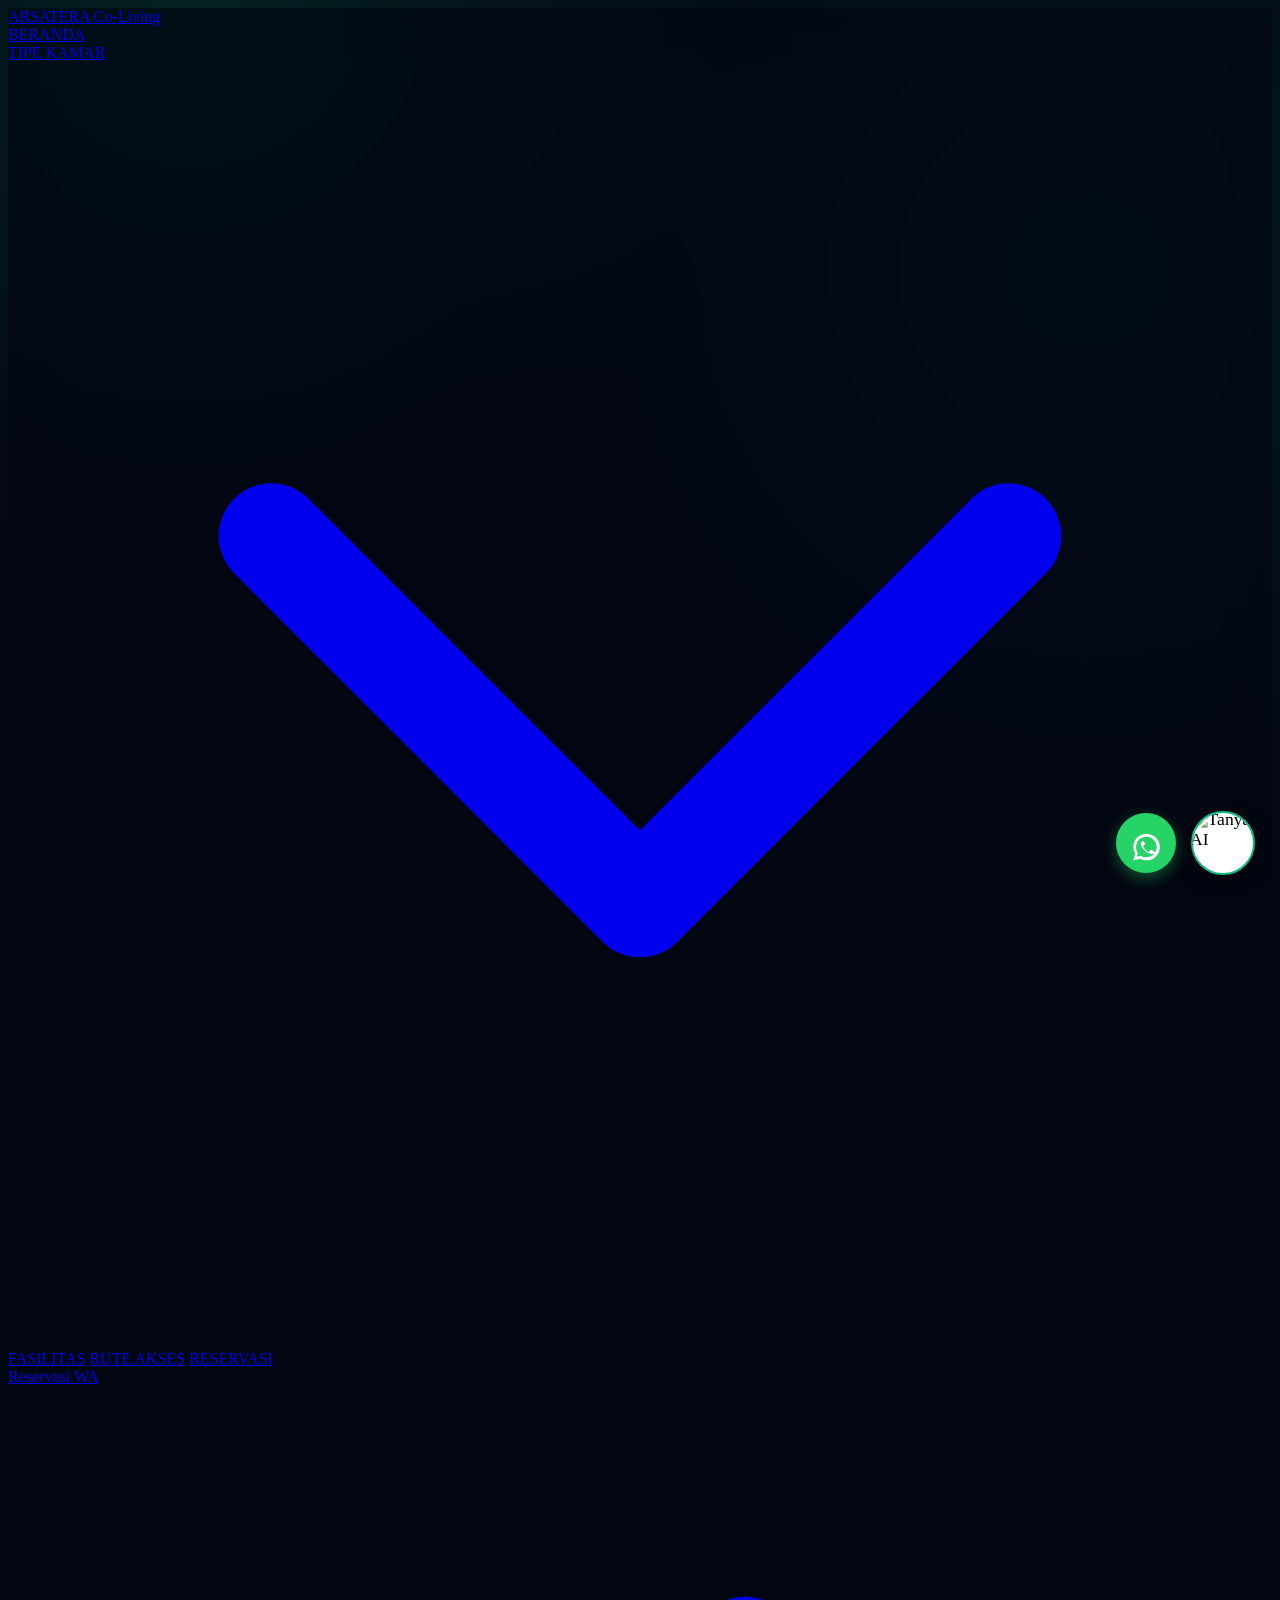
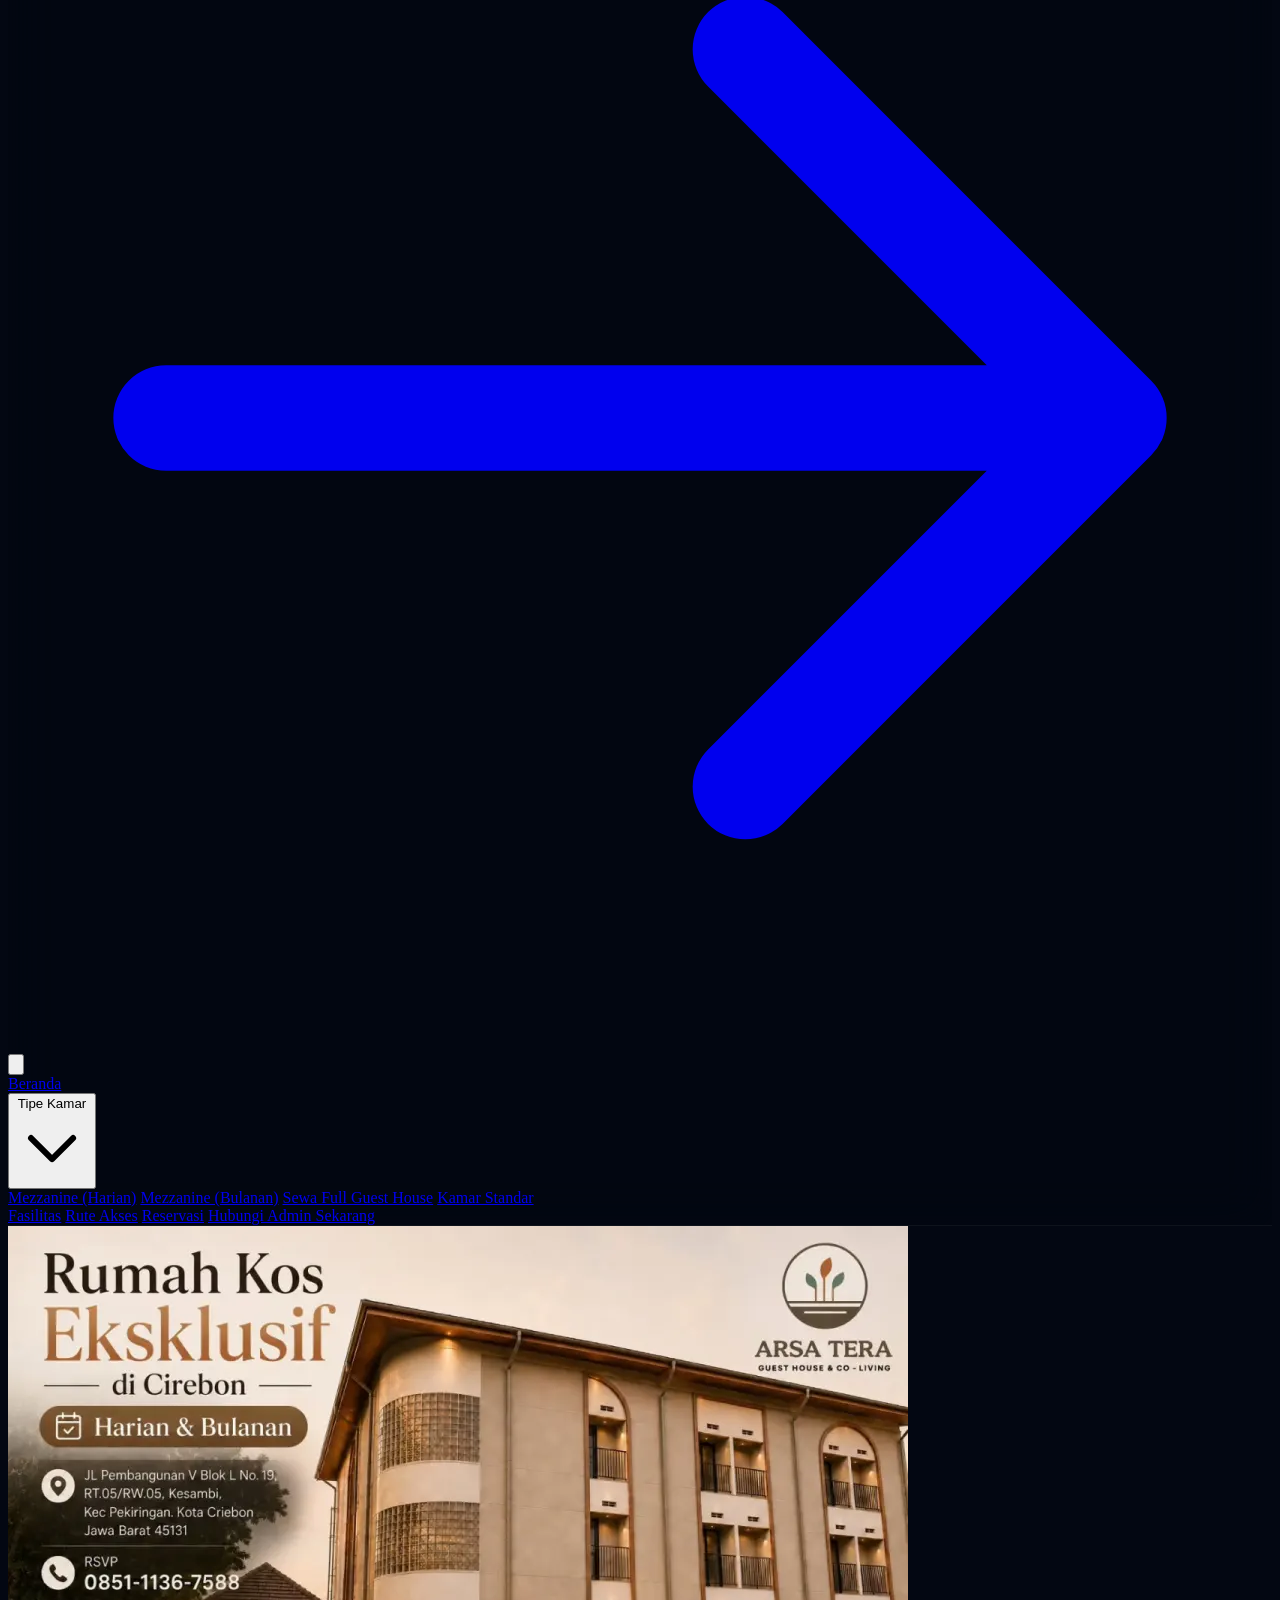
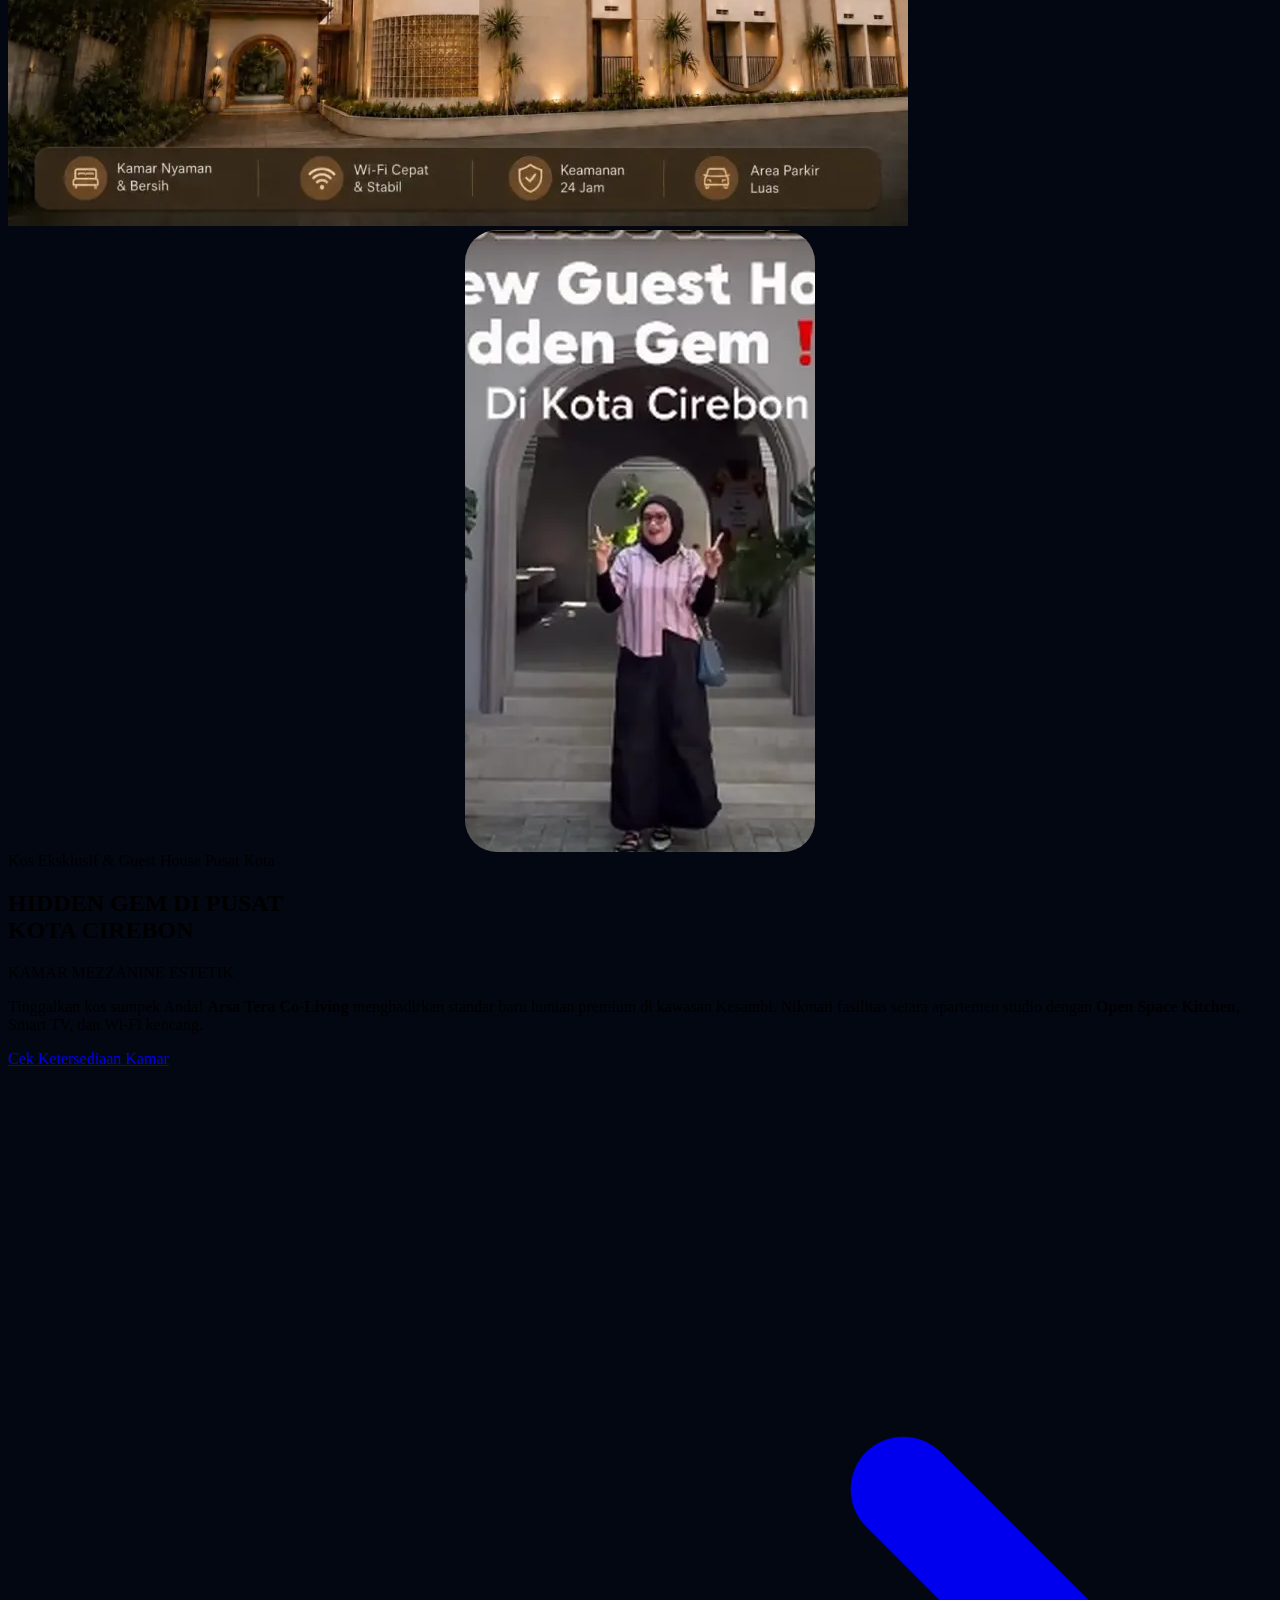
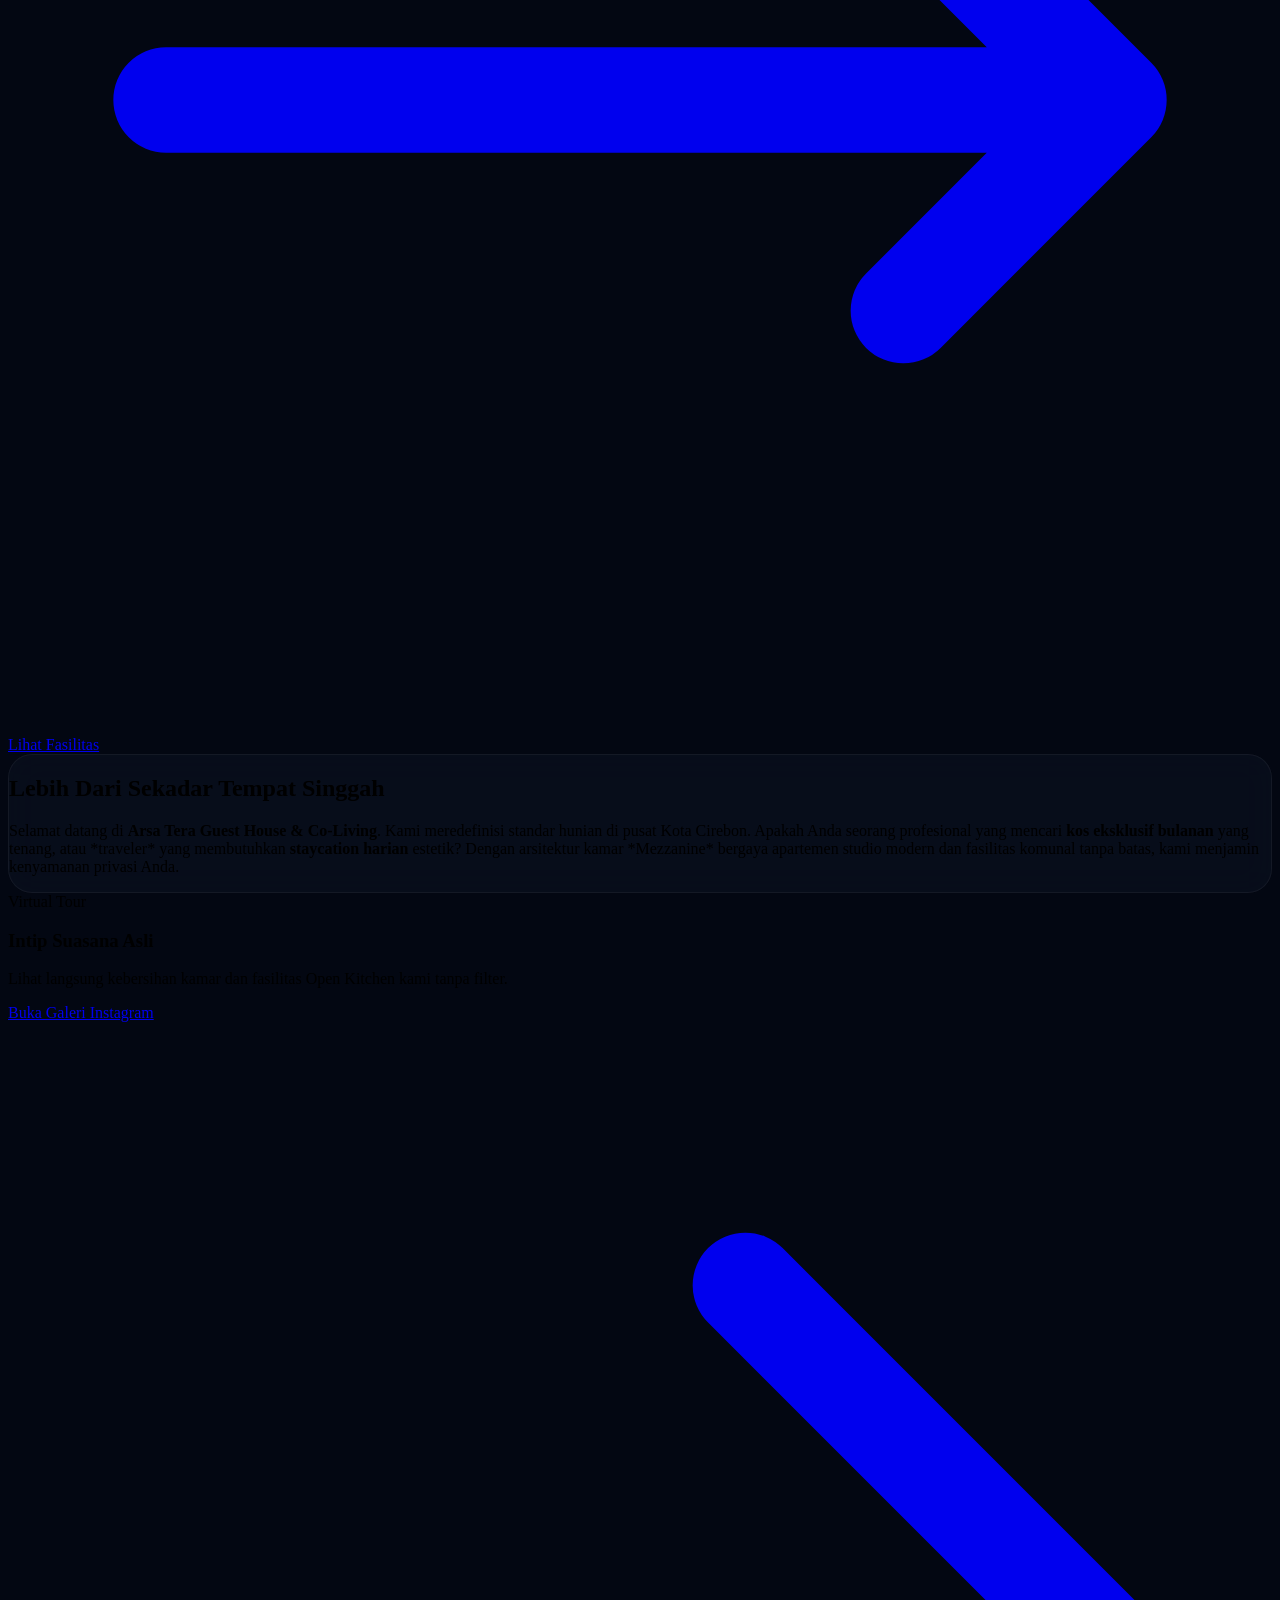
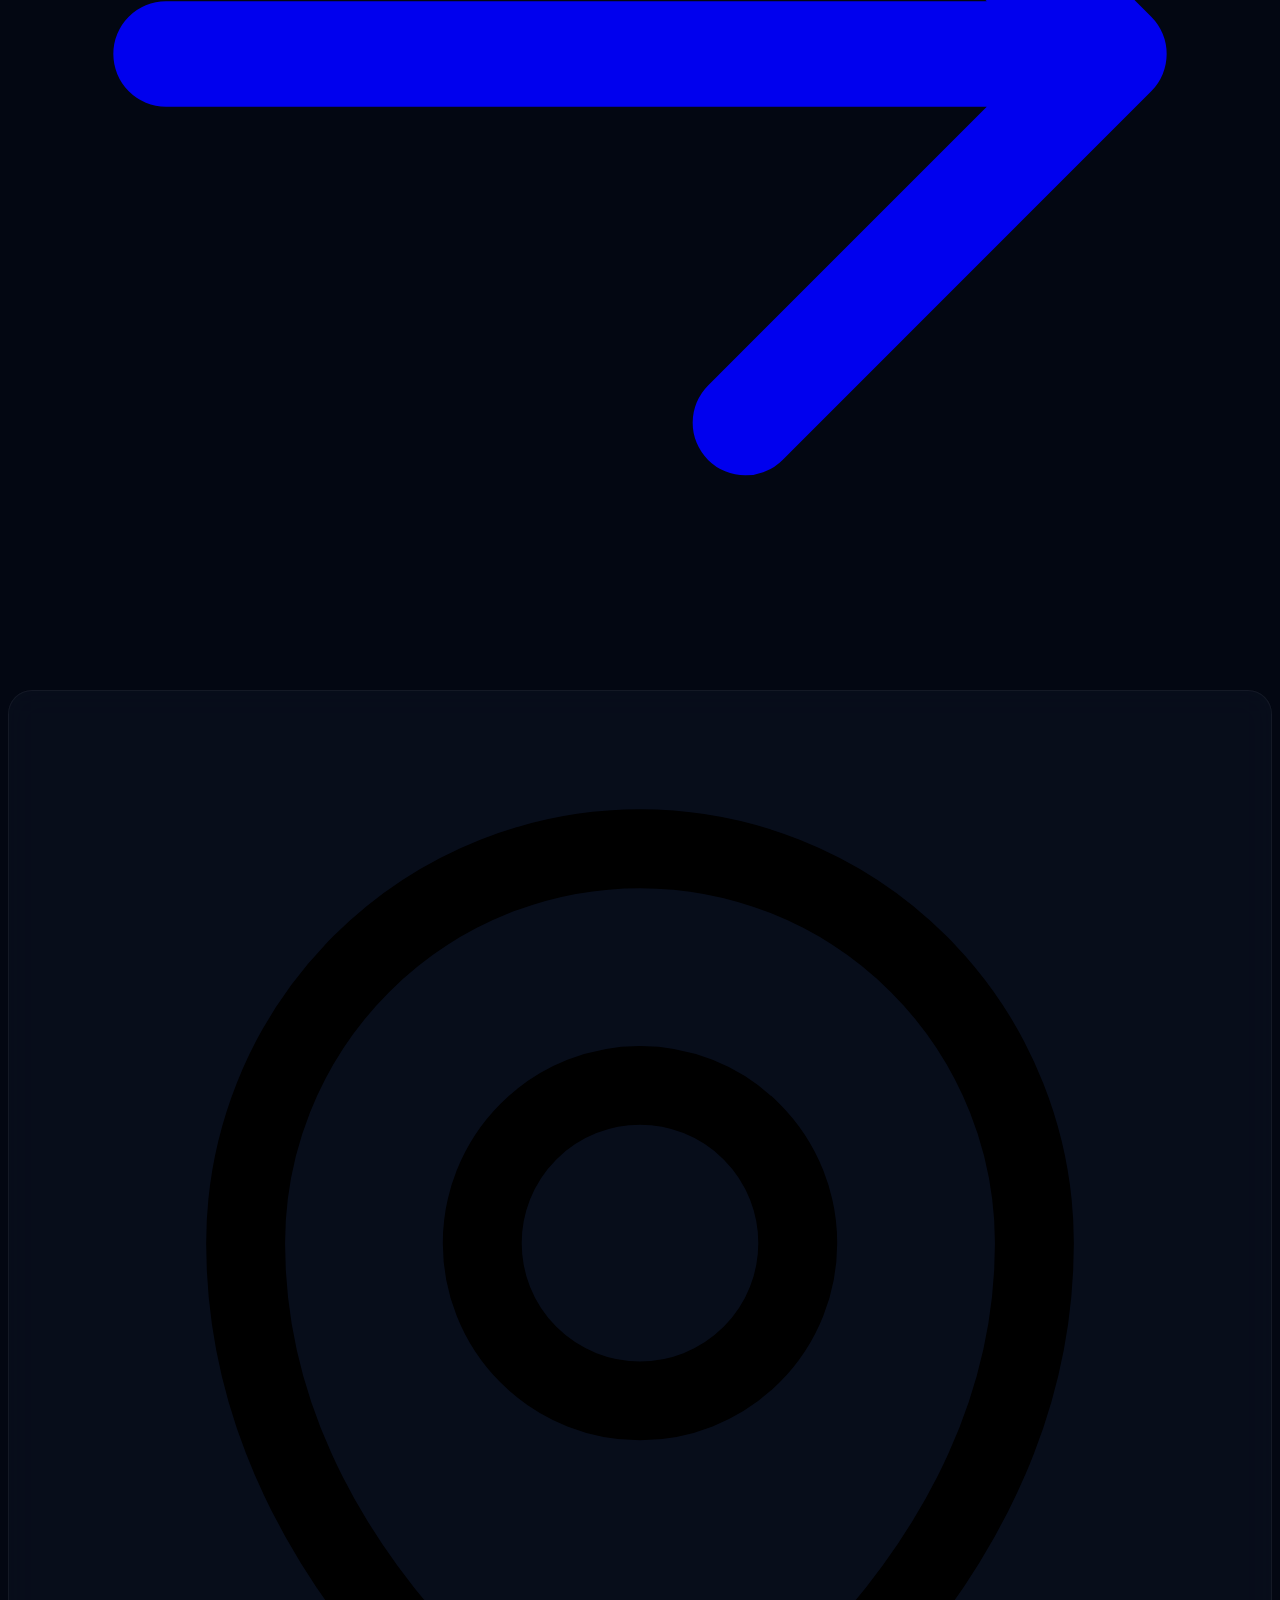
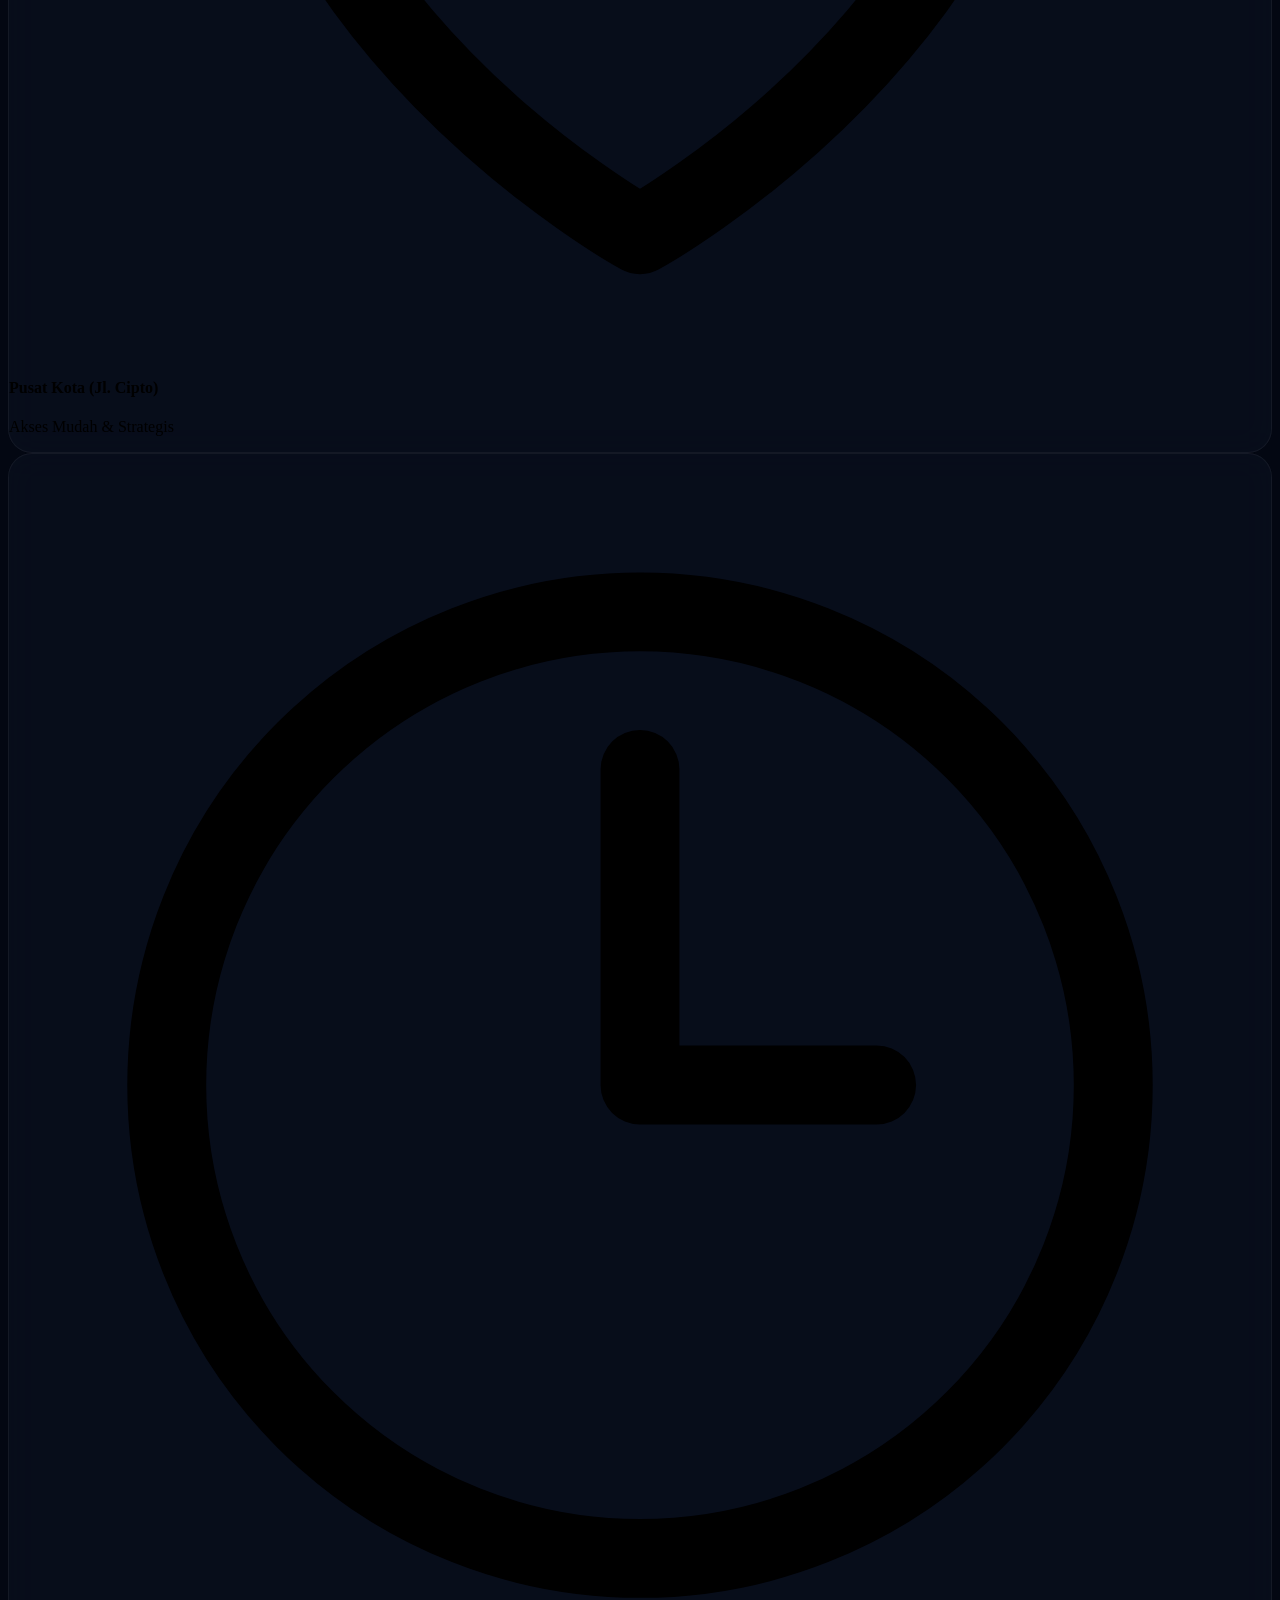
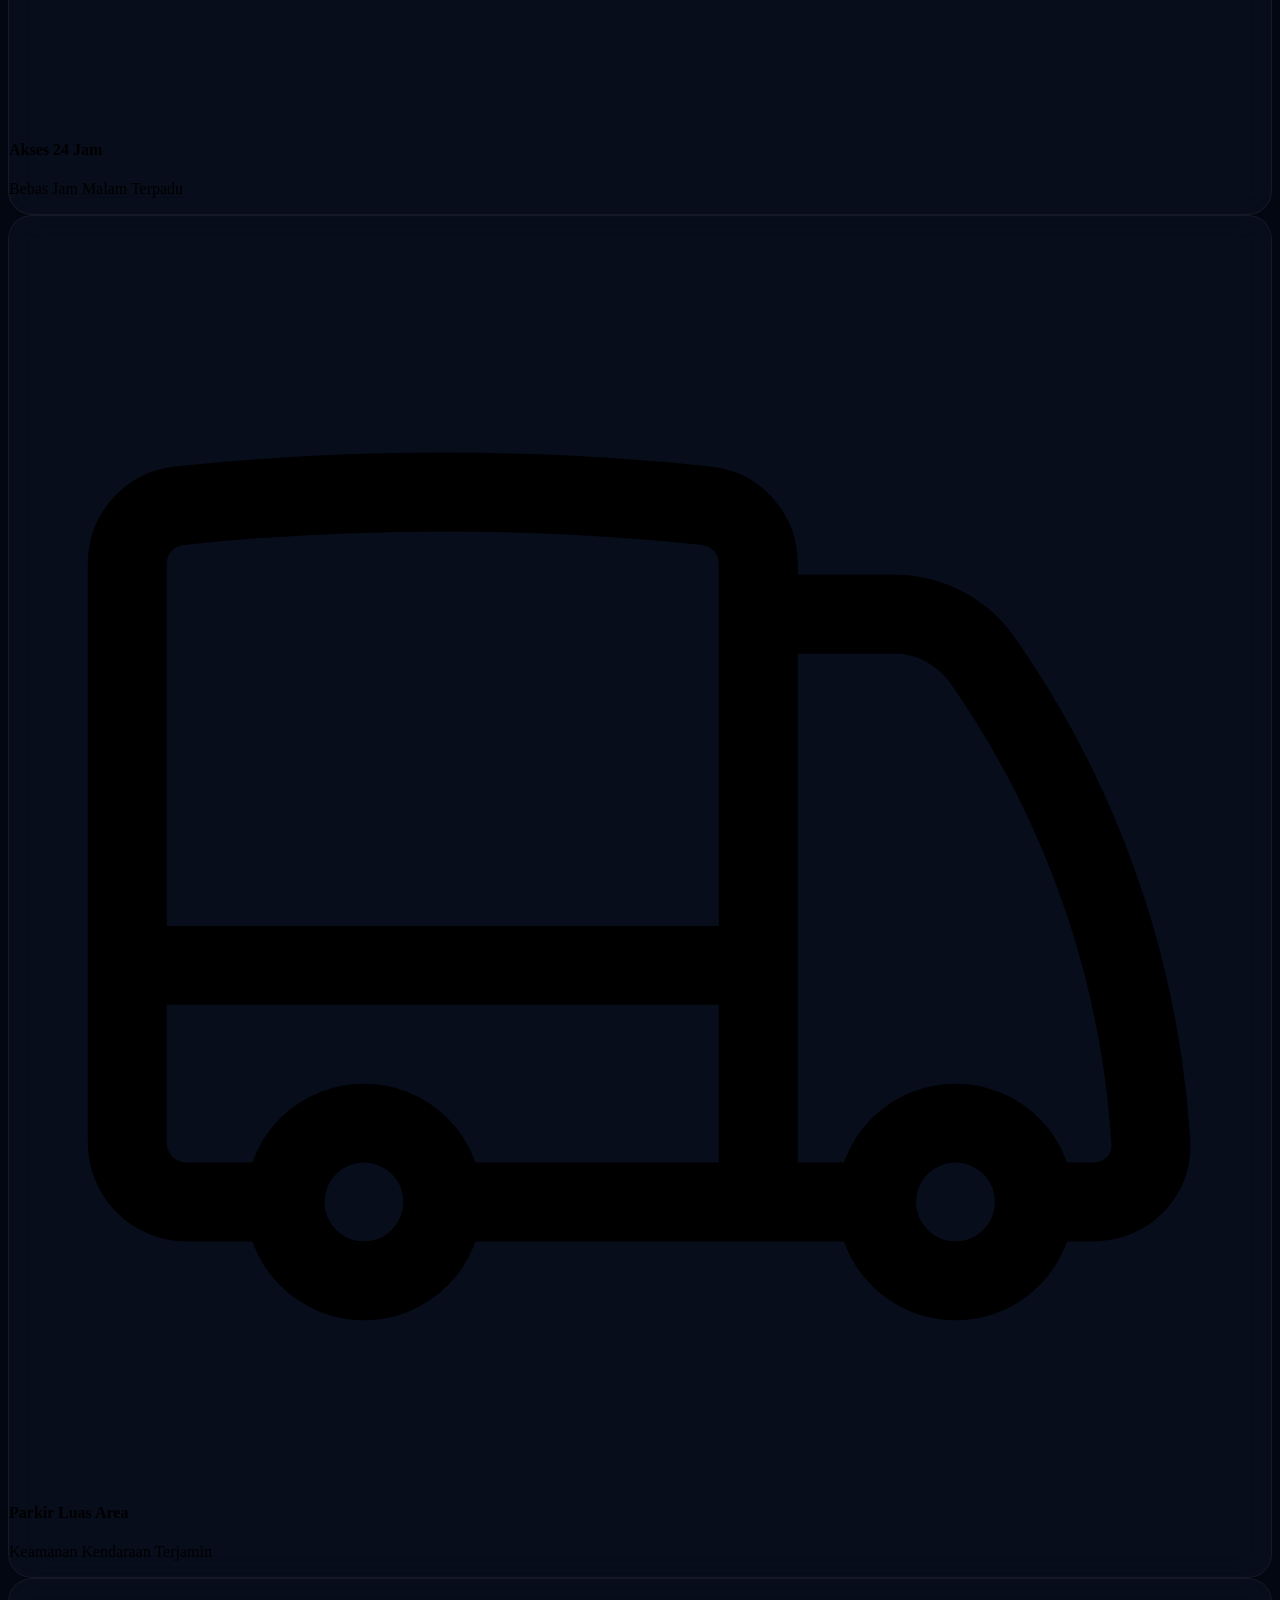
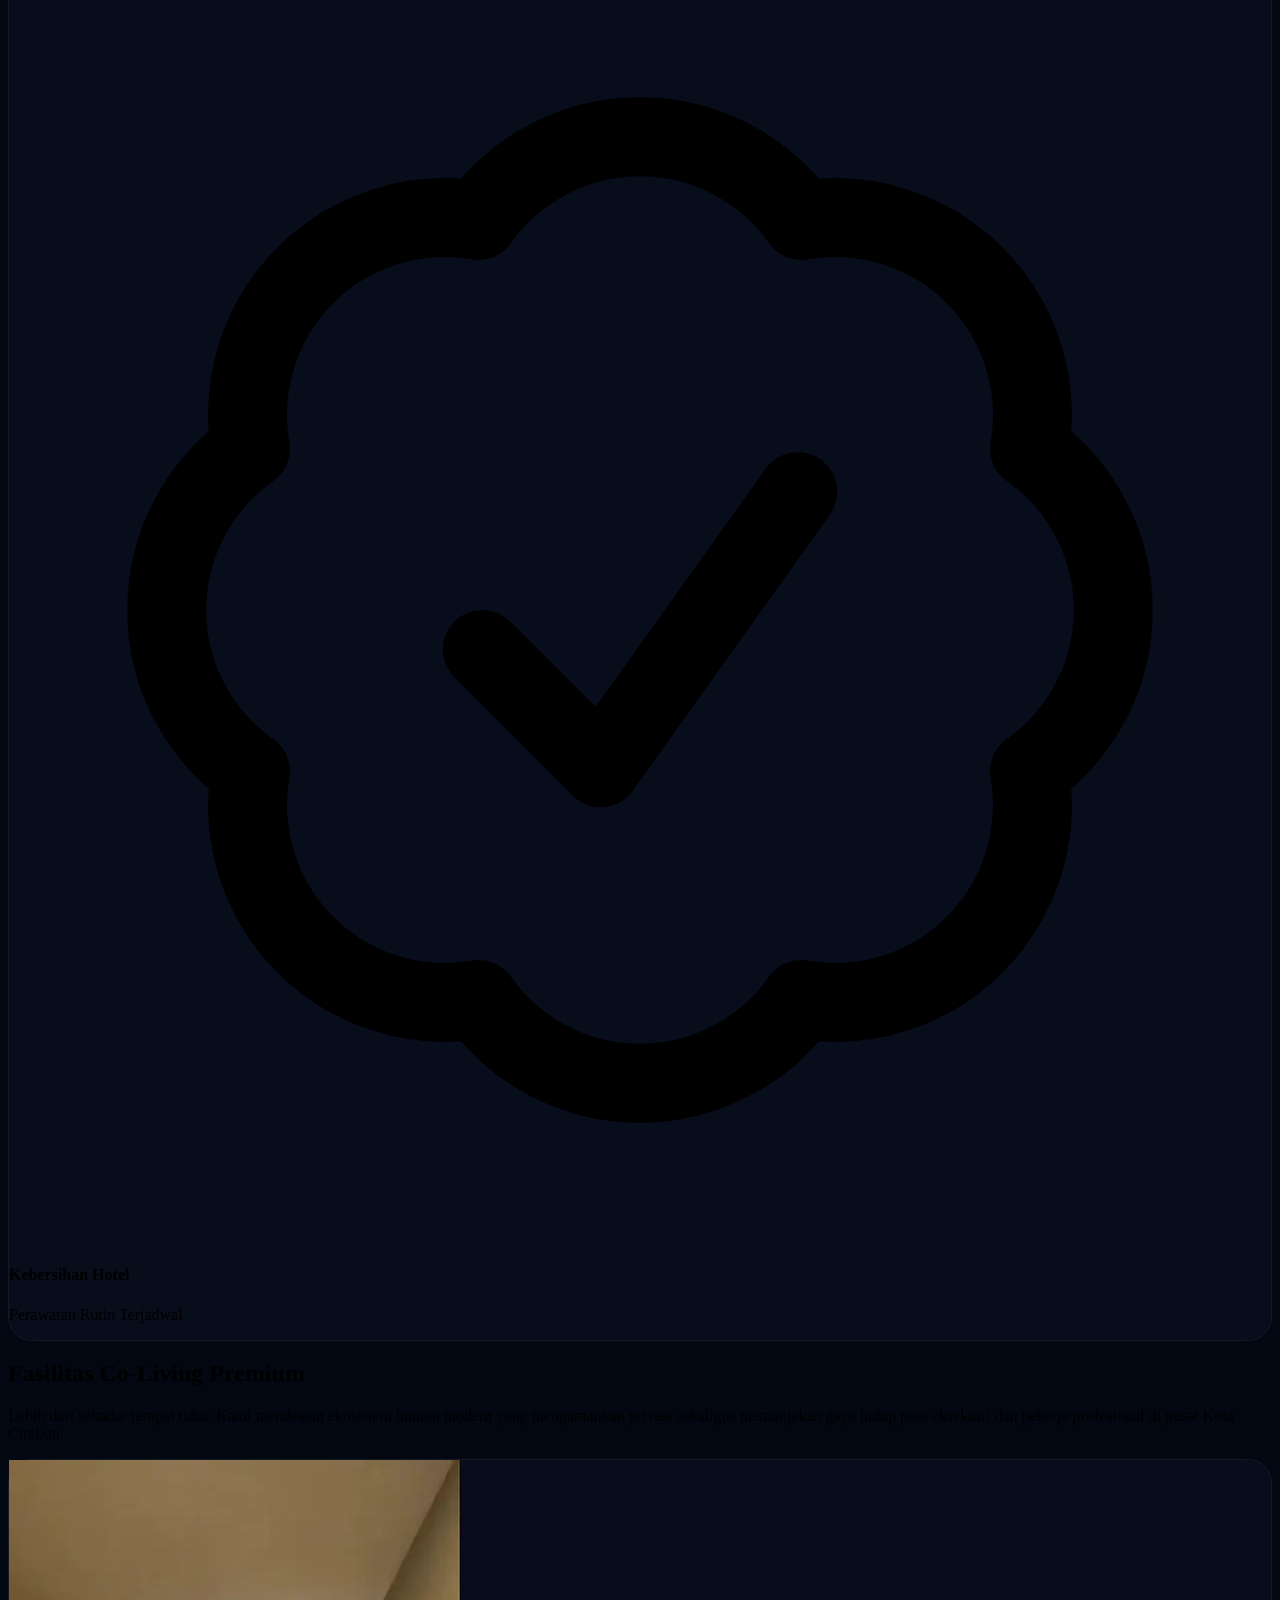
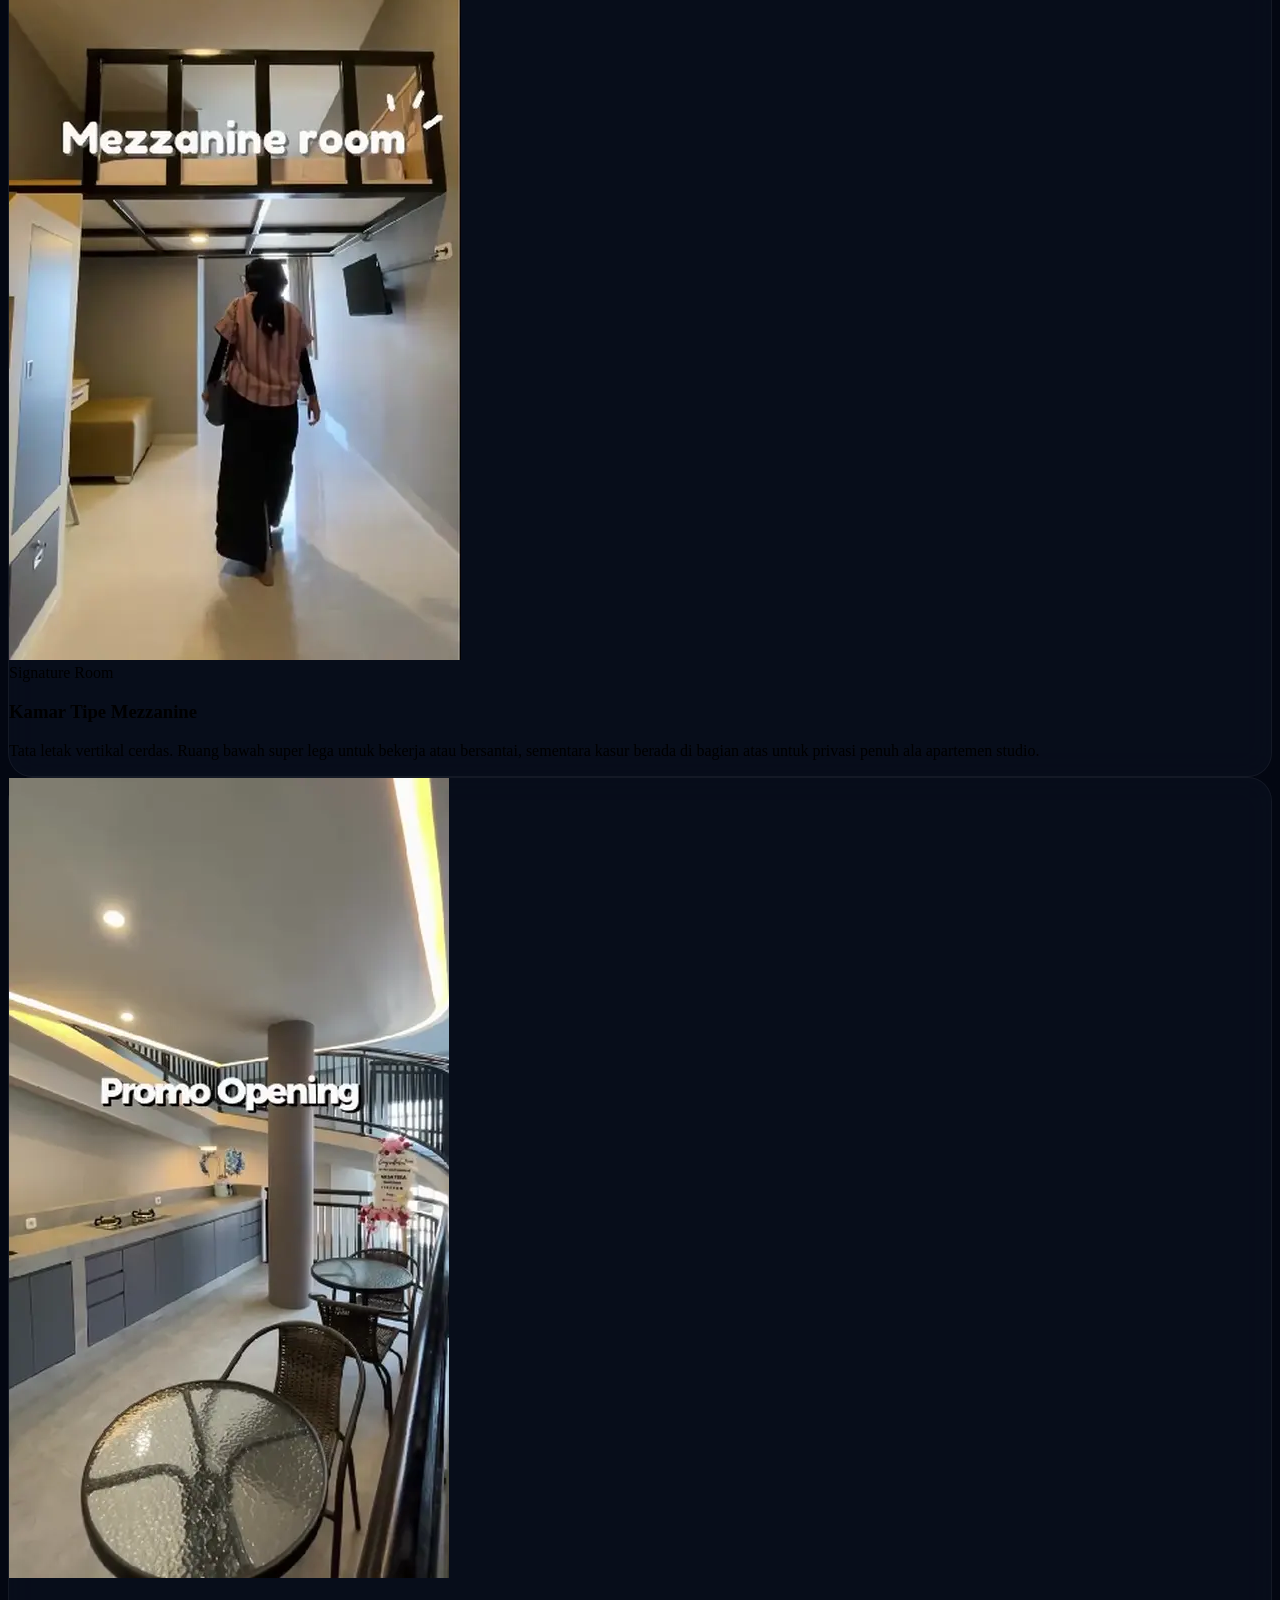
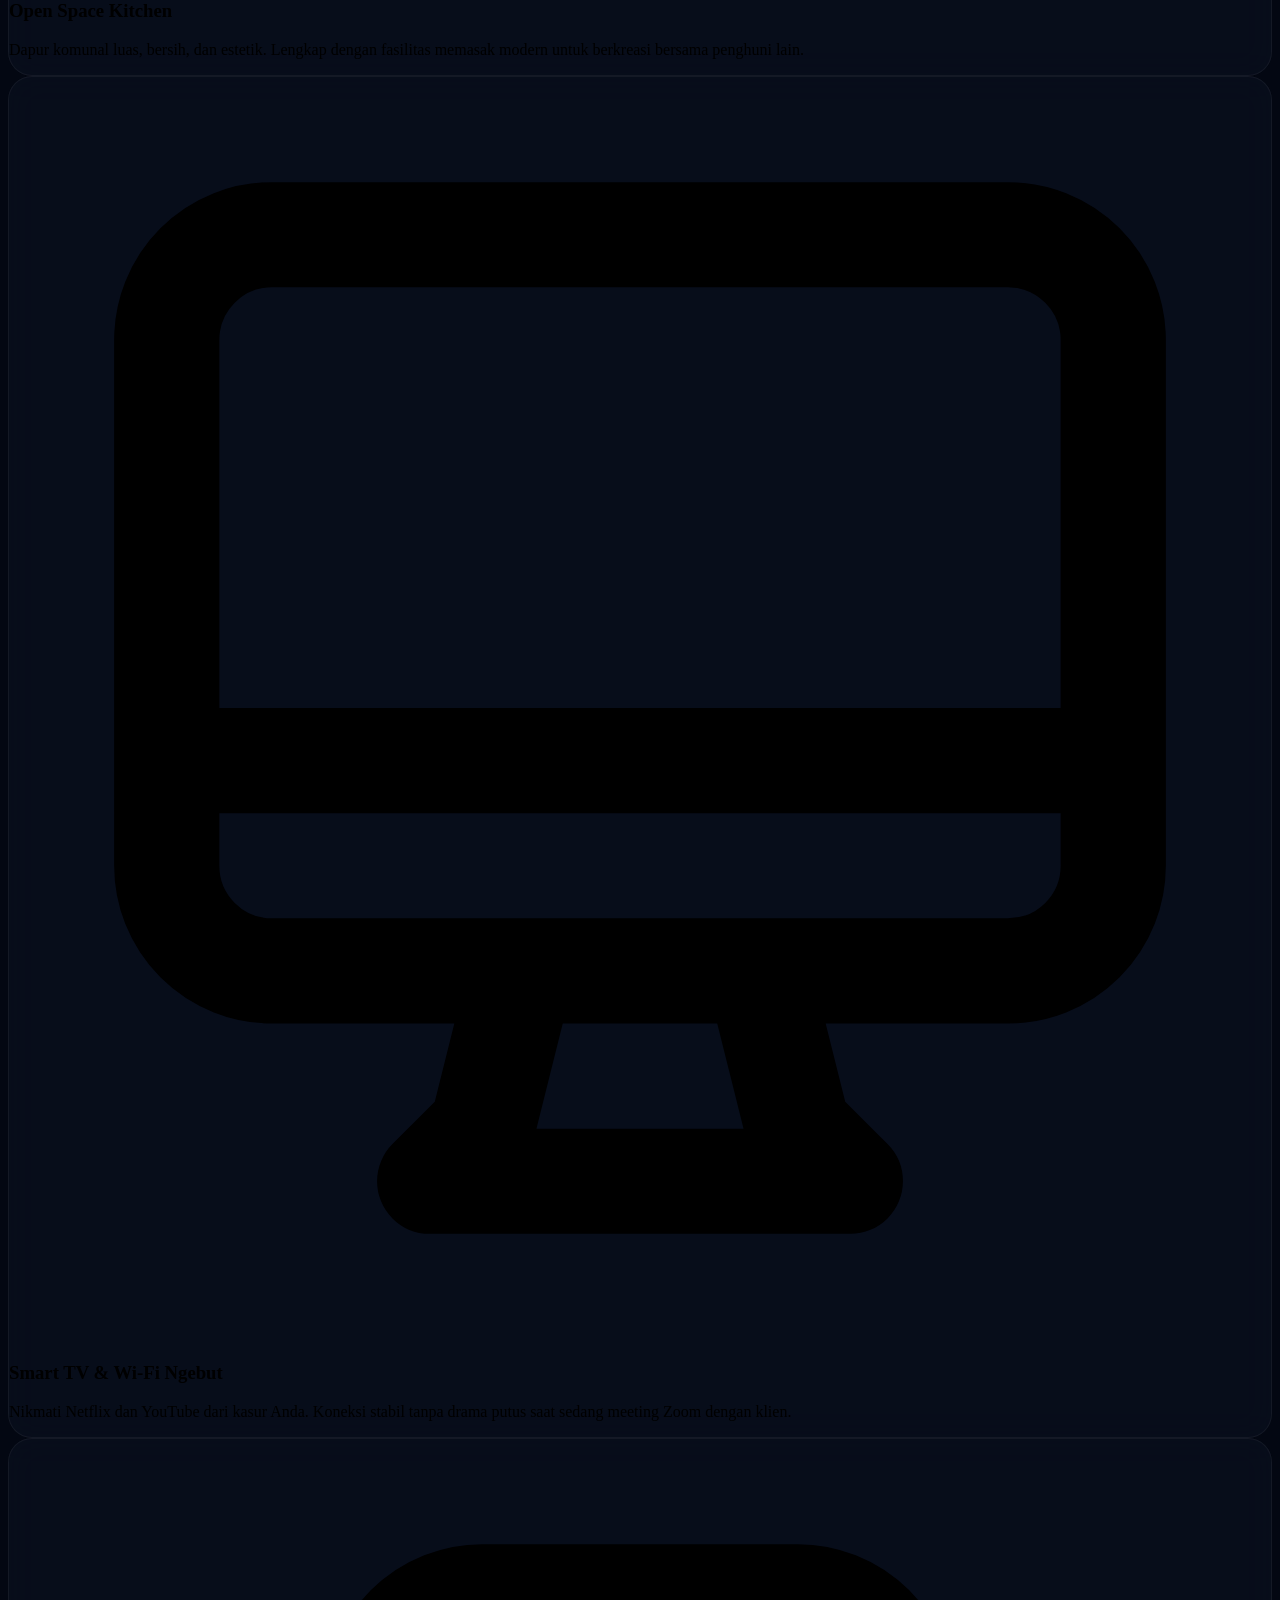
==== commit 0d5b2cf3: "Add files via upload" ====
--- a/index.html
+++ b/index.html
@@ -3,19 +3,25 @@
 <head>
     <meta charset="UTF-8">
     <meta name="viewport" content="width=device-width, initial-scale=1.0">
+    <title>Arsa Tera Guest House & Co-Living | Kos Eksklusif Cirebon</title>
     
-    <title>Arsa Tera Guest House & Co-Living | Kos Eksklusif Cirebon</title>
-    <!-- Preload Gambar Hero Utama -->
-    <link rel="preload" as="image" href="guest-house-pusat-kota-cirebon-arsa-tera.webp" fetchpriority="high">
-    <link rel="preconnect" href="https://cdn.tailwindcss.com" crossorigin>
     <meta name="description" content="Arsa Tera Guest House tawarkan kamar tingkat Instagramable, Smart TV, Open Kitchen & promo khusus di Kesambi Cirebon. Booking sebelum penuh!">
     <meta name="keywords" content="kost eksklusif cirebon, penginapan mezzanine cirebon, guest house unik cirebon, kos bulanan kesambi cirebon">
     <meta name="author" content="Arsa Tera">
     <meta name="robots" content="index, follow">
-    
     <link rel="canonical" href="https://arsatera-coliving-cirebon.vercel.app/">
 
-    <!-- JSON-LD GOD-TIER (LocalBusiness, WebSite, & FAQPage Schema) -->
+    <!-- 1. TRIK BYPASS: PRELOAD & PRECONNECT (MENCURI START) -->
+    <link rel="preconnect" href="https://fonts.googleapis.com">
+    <link rel="preconnect" href="https://fonts.gstatic.com" crossorigin>
+    <link rel="preload" href="https://cdn.tailwindcss.com" as="script">
+    <link rel="preload" as="image" href="guest-house-pusat-kota-cirebon-arsa-tera.webp" fetchpriority="high">
+
+    <!-- 2. TRIK ASYNC FONT (MENGHILANGKAN BLANK PUTIH 1 DETIK) -->
+    <link rel="stylesheet" href="https://fonts.googleapis.com/css2?family=Plus+Jakarta+Sans:ital,wght@0,300;0,400;0,500;0,600;0,700;0,800;1,800&display=swap" media="print" onload="this.media='all'">
+    <noscript><link rel="stylesheet" href="https://fonts.googleapis.com/css2?family=Plus+Jakarta+Sans:ital,wght@0,300;0,400;0,500;0,600;0,700;0,800;1,800&display=swap"></noscript>
+
+    <!-- 3. JSON-LD GOD-TIER (TETAP AMAN) -->
     <script type="application/ld+json">
     {
       "@context": "https://schema.org",
@@ -96,9 +102,8 @@
     }
     </script>
     
-    <link href="https://fonts.googleapis.com/css2?family=Plus+Jakarta+Sans:ital,wght@0,300;0,400;0,500;0,600;0,700;0,800;1,800&display=swap" rel="stylesheet">
+    <!-- 4. TAILWIND CDN -->
     <script src="https://cdn.tailwindcss.com"></script>
-    
     <script>
         tailwind.config = {
             theme: {
@@ -116,44 +121,33 @@
             }
         }
     </script>
-    
+
+    <!-- 5. CUSTOM CSS (TETAP AMAN) -->
     <style>
-        /* BACKGROUND BODY MUTLAK BERSIH DARI GAMBAR */
-        body { 
-            background-color: #030712; 
-            background-image: radial-gradient(circle at 15% 0%, rgba(16, 185, 129, 0.15) 0%, transparent 40%), radial-gradient(circle at 85% 30%, rgba(6, 182, 212, 0.1) 0%, transparent 50%);
-            background-attachment: fixed;
-        }
+        body { background-color: #030712; background-image: radial-gradient(circle at 15% 0%, rgba(16, 185, 129, 0.15) 0%, transparent 40%), radial-gradient(circle at 85% 30%, rgba(6, 182, 212, 0.1) 0%, transparent 50%); background-attachment: fixed; }
         .glass-card { background: rgba(15, 23, 42, 0.4); border: 1px solid rgba(255, 255, 255, 0.05); backdrop-filter: blur(16px); border-radius: 1.5rem; transition: all 0.4s; }
         .glass-nav { background: rgba(3, 7, 18, 0.65); border-bottom: 1px solid rgba(255, 255, 255, 0.05); backdrop-filter: blur(24px); }
-        
         #ig-wrapper { position: relative; width: 100%; max-width: 350px; aspect-ratio: 9/16; margin: 0 auto; border-radius: 2rem; overflow: hidden; }
         .ig-placeholder { position: absolute; inset: 0; background: #0a0f1c; display: flex; flex-direction: column; justify-content: center; align-items: center; z-index: 10; cursor: pointer; transition: opacity 0.5s ease; border: 1px solid rgba(255,255,255,0.1); }
         .ig-placeholder:hover .ig-play-btn { transform: scale(1.1); background: #10b981; color: #030712; }
         .ig-play-btn { transition: all 0.3s ease; }
-
         .dropdown-group:hover .dropdown-menu { opacity: 1; visibility: visible; transform: translateY(0); pointer-events: auto; }
         .dropdown-menu { opacity: 0; visibility: hidden; transform: translateY(10px); transition: all 0.3s ease; pointer-events: none; }
-        
         @media (max-width: 768px) { body { padding-bottom: 120px !important; } }
         .jarvis-agency-link { color: #334155; text-decoration: none; transition: all 0.3s ease; }
         .jarvis-agency-link:hover { color: #10b981; font-weight: bold; }
         @keyframes jarvis-pulse { 0% { box-shadow: 0 0 0 0 rgba(16, 185, 129, 0.7); } 70% { box-shadow: 0 0 0 15px rgba(16, 185, 129, 0); } 100% { box-shadow: 0 0 0 0 rgba(16, 185, 129, 0); } }
-        
         .jarvis-trap-container { position: fixed; bottom: 25px; right: 25px; z-index: 9999; display: flex; gap: 15px; align-items: center; }
         .jarvis-cta-wa { width: 60px; height: 60px; background: #25D366; border-radius: 50%; display: flex; justify-content: center; align-items: center; box-shadow: 0 5px 15px rgba(37, 211, 102, 0.4); transition: transform 0.3s ease; text-decoration: none; }
         .jarvis-cta-wa:hover { transform: scale(1.1); }
         .jarvis-cta-wa svg { fill: #fff; width: 35px; height: 35px; }
-
         .jarvis-cta-ai { width: 60px; height: 60px; background: #ffffff; border: 2px solid #10b981; border-radius: 50%; cursor: pointer; animation: jarvis-pulse 2s infinite; display: flex; justify-content: center; align-items: center; box-shadow: 0 5px 15px rgba(0,0,0,0.5); transition: transform 0.3s ease; overflow: hidden; }
         .jarvis-cta-ai:hover { transform: scale(1.1); }
         .jarvis-cta-ai img { width: 100%; height: 100%; object-fit: cover; transform: scale(1.1); }
-
         .jarvis-voice-btn { flex-shrink: 0; background: transparent; border: 1px solid #10b981; border-radius: 50%; width: 45px; height: 45px; display: flex; justify-content: center; align-items: center; cursor: pointer; transition: all 0.3s ease; margin-top: 2px; }
         .jarvis-voice-btn svg { fill: #10b981; width: 22px; height: 22px; transition: 0.3s; }
         .jarvis-voice-btn.jarvis-playing { background: #10b981; animation: jarvis-pulse 1.5s infinite; }
         .jarvis-voice-btn.jarvis-playing svg { fill: #030712; }
-
         .jarvis-chat-box { display: none; position: fixed; bottom: 100px; right: 25px; width: 320px; background: rgba(3, 7, 18, 0.96); backdrop-filter: blur(16px); border: 1px solid #10b981; border-radius: 16px; z-index: 9998; flex-direction: column; box-shadow: 0 12px 35px rgba(0,0,0,0.6); overflow: hidden; }
         .jarvis-chat-header { background: #10b981; color: #030712; padding: 12px 15px; font-weight: 800; display: flex; justify-content: space-between; align-items: center; }
         .jarvis-chat-history { height: 280px; padding: 15px; overflow-y: auto; display: flex; flex-direction: column; gap: 10px; font-size: 0.85rem; scroll-behavior: smooth; color: #cbd5e1; }
@@ -264,7 +258,7 @@
                     <div id="ig-wrapper" class="shadow-[0_0_50px_rgba(16,185,129,0.15)] animate-border-glow">
                         <div id="ig-placeholder" class="ig-placeholder" onclick="loadHeroVideo()">
                     <!-- GAMBAR THUMBNAIL DITERANGKAN & EYE-CATCHING -->
-                            <img src="pintu-masuk-kos-eksklusif-kesambi-cirebon.webp" alt="Video Lobi Arsa Tera" class="absolute inset-0 w-full h-full object-cover opacity-80" fetchpriority="high" loading="eager" decoding="sync">
+                            <img src="pintu-masuk-kos-eksklusif-kesambi-cirebon.webp" alt="Video Lobi Arsa Tera" class="absolute inset-0 w-full h-full object-cover opacity-80" loading="lazy">
                             <!-- Gradient bawah saja agar teks terbaca -->
                             <div class="absolute inset-0 bg-gradient-to-t from-black/80 to-transparent"></div>
                             
@@ -531,7 +525,7 @@
                     <a href="tipe-kamar/mezzanine-bulanan.html" class="text-xs text-auraEmerald font-bold uppercase tracking-wider group-hover:text-white transition-colors">Info Kos Bulanan →</a>
                 </div>
                 <!-- Gambar Mezzanine -->
-                <a href="#galeri-proyek" class="glass-card p-0 relative overflow-hidden flex flex-col justify-end min-h-[300px] group md:col-span-2 lg:col-span-1 border-white/10 hover:border-auraEmerald/40">
+                <a href="#rute-akses" class="glass-card p-0 relative overflow-hidden flex flex-col justify-end min-h-[300px] group md:col-span-2 lg:col-span-1 border-white/10 hover:border-auraEmerald/40">
                     <img loading="lazy" src="desain-kamar-kos-mezzanine-cirebon.webp" alt="Kamar Mezzanine" class="absolute inset-0 w-full h-full object-cover opacity-70 group-hover:scale-105 transition-transform duration-700">
                     <div class="absolute inset-0 bg-gradient-to-t from-[#030712] via-[#030712]/60 to-transparent"></div>
                     <div class="relative z-10 p-8">
@@ -646,7 +640,7 @@
                         <div class="relative w-[280px] sm:w-[320px] aspect-[9/16] rounded-[2.5rem] p-2 bg-white/5 border border-white/10 shadow-2xl">
                             <!-- FACADE SCRIPT INTEGRATION -->
                             <div id="route-placeholder" class="relative w-full h-full rounded-[2rem] overflow-hidden cursor-pointer group" onclick="loadRouteVideo()">
-                                <img src="rute-akses-arsatera.webp" alt="Rute Akses Arsa Tera Cirebon" class="w-full h-full object-cover opacity-90 group-hover:scale-105 transition-transform duration-700">
+                                <img src="rute-akses-arsatera.webp" alt="Rute Akses Arsa Tera Cirebon" class="w-full h-full object-cover opacity-90 group-hover:scale-105 transition-transform duration-700" loading="lazy">
                                 <div class="absolute inset-0 bg-gradient-to-t from-black/90 via-transparent to-transparent"></div>
                                 
                                 <div class="absolute inset-0 flex flex-col items-center justify-center">
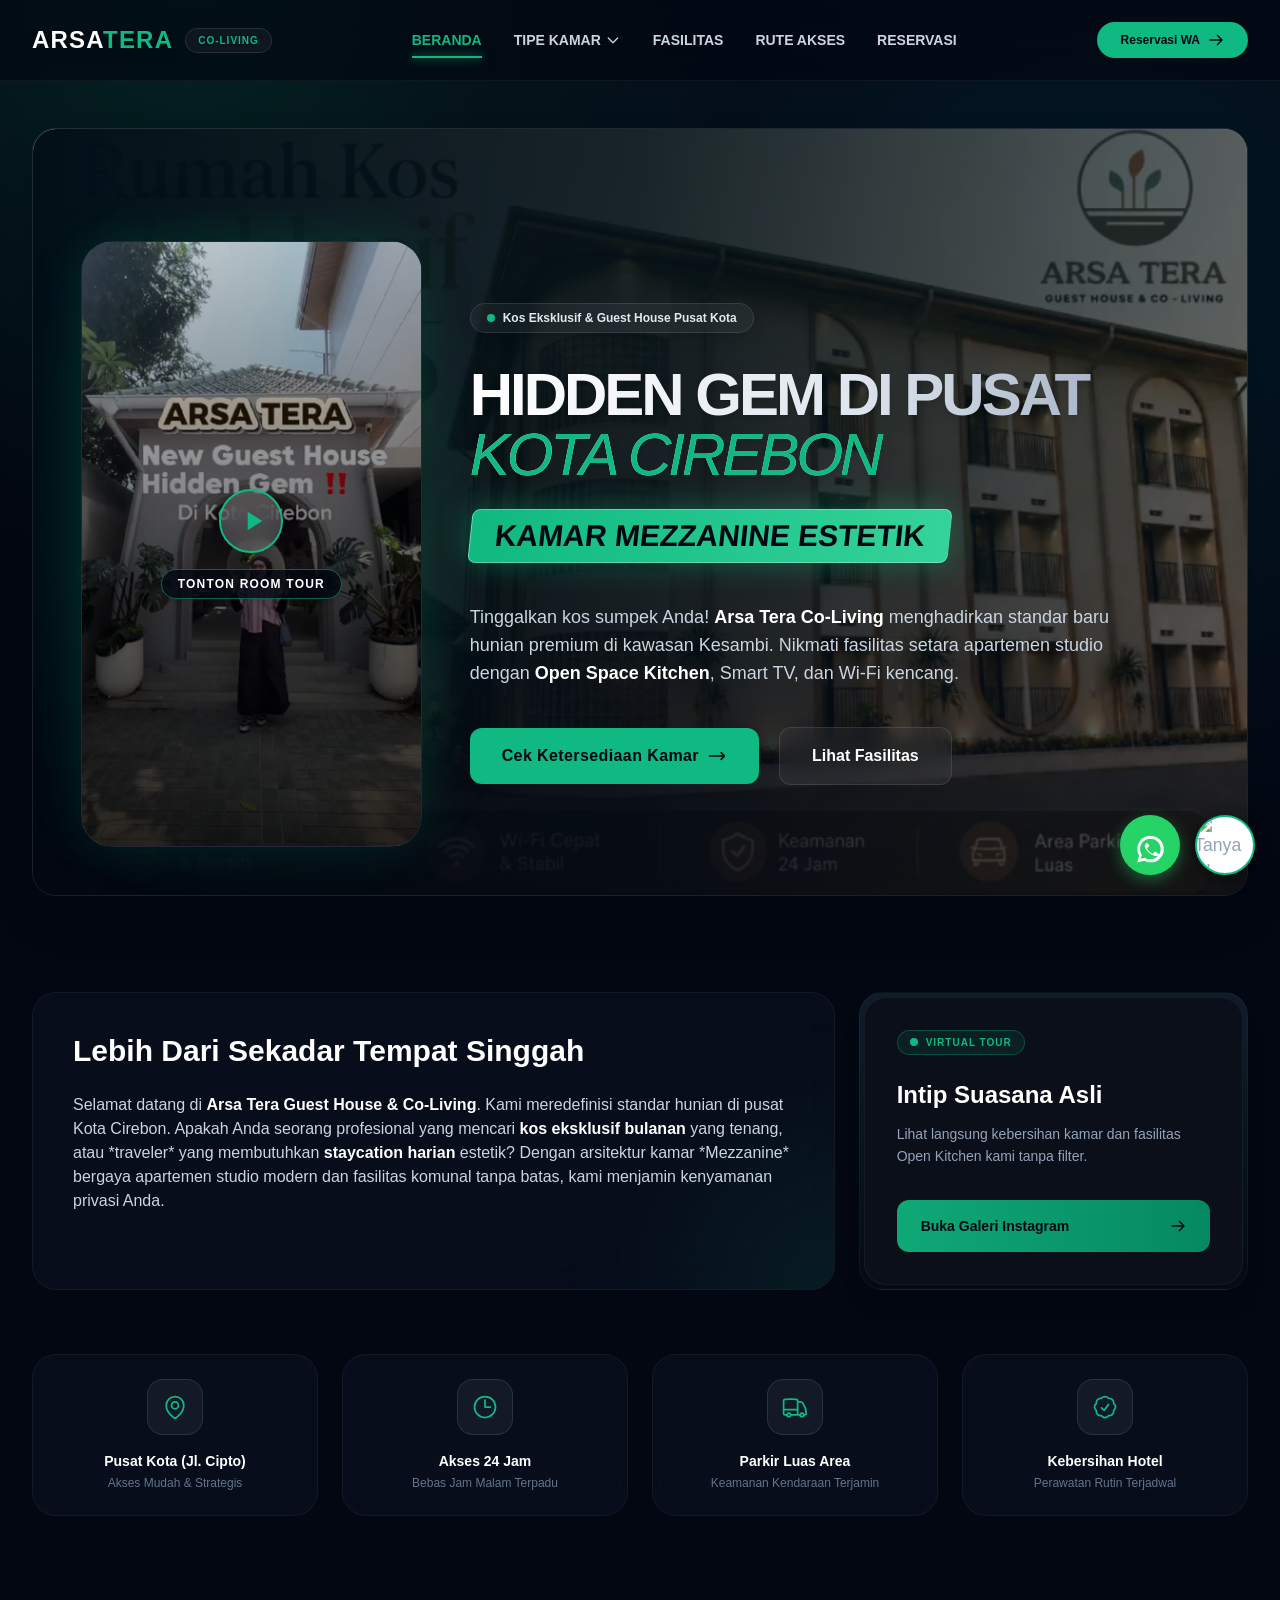
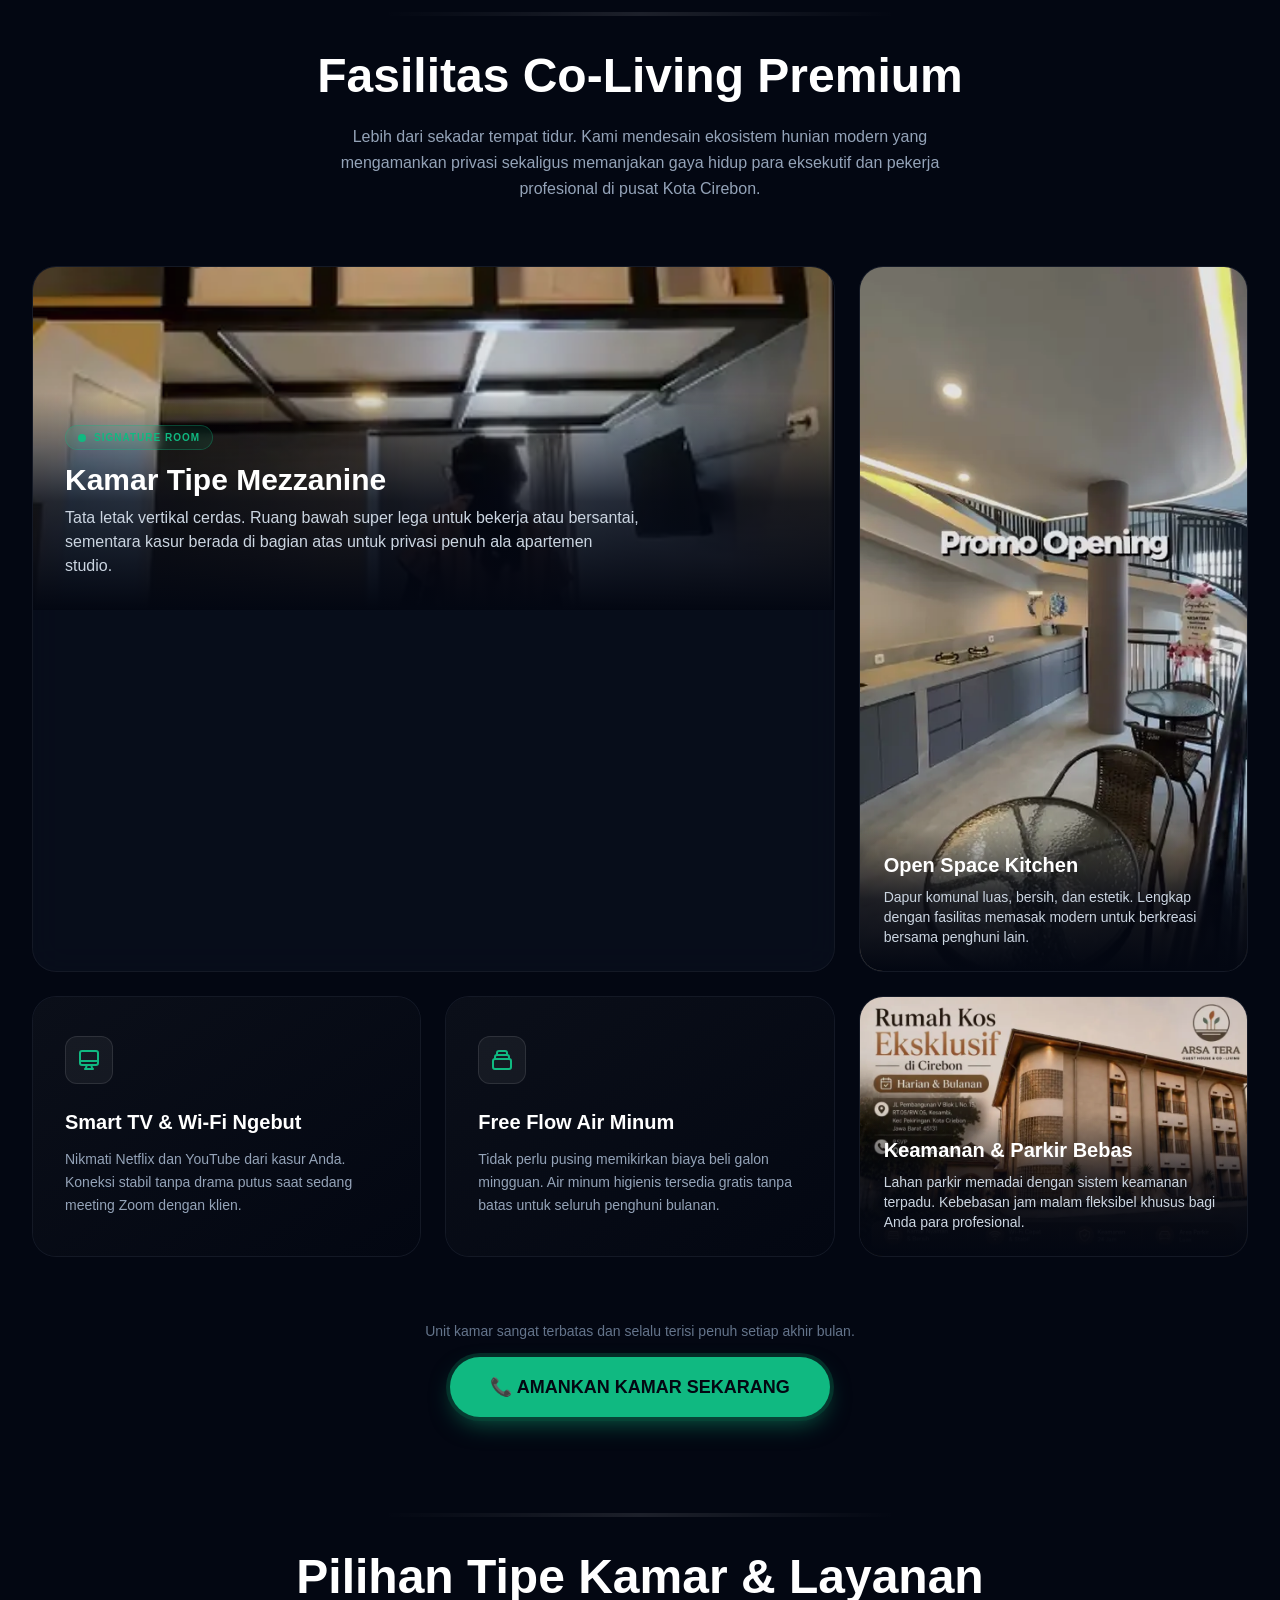
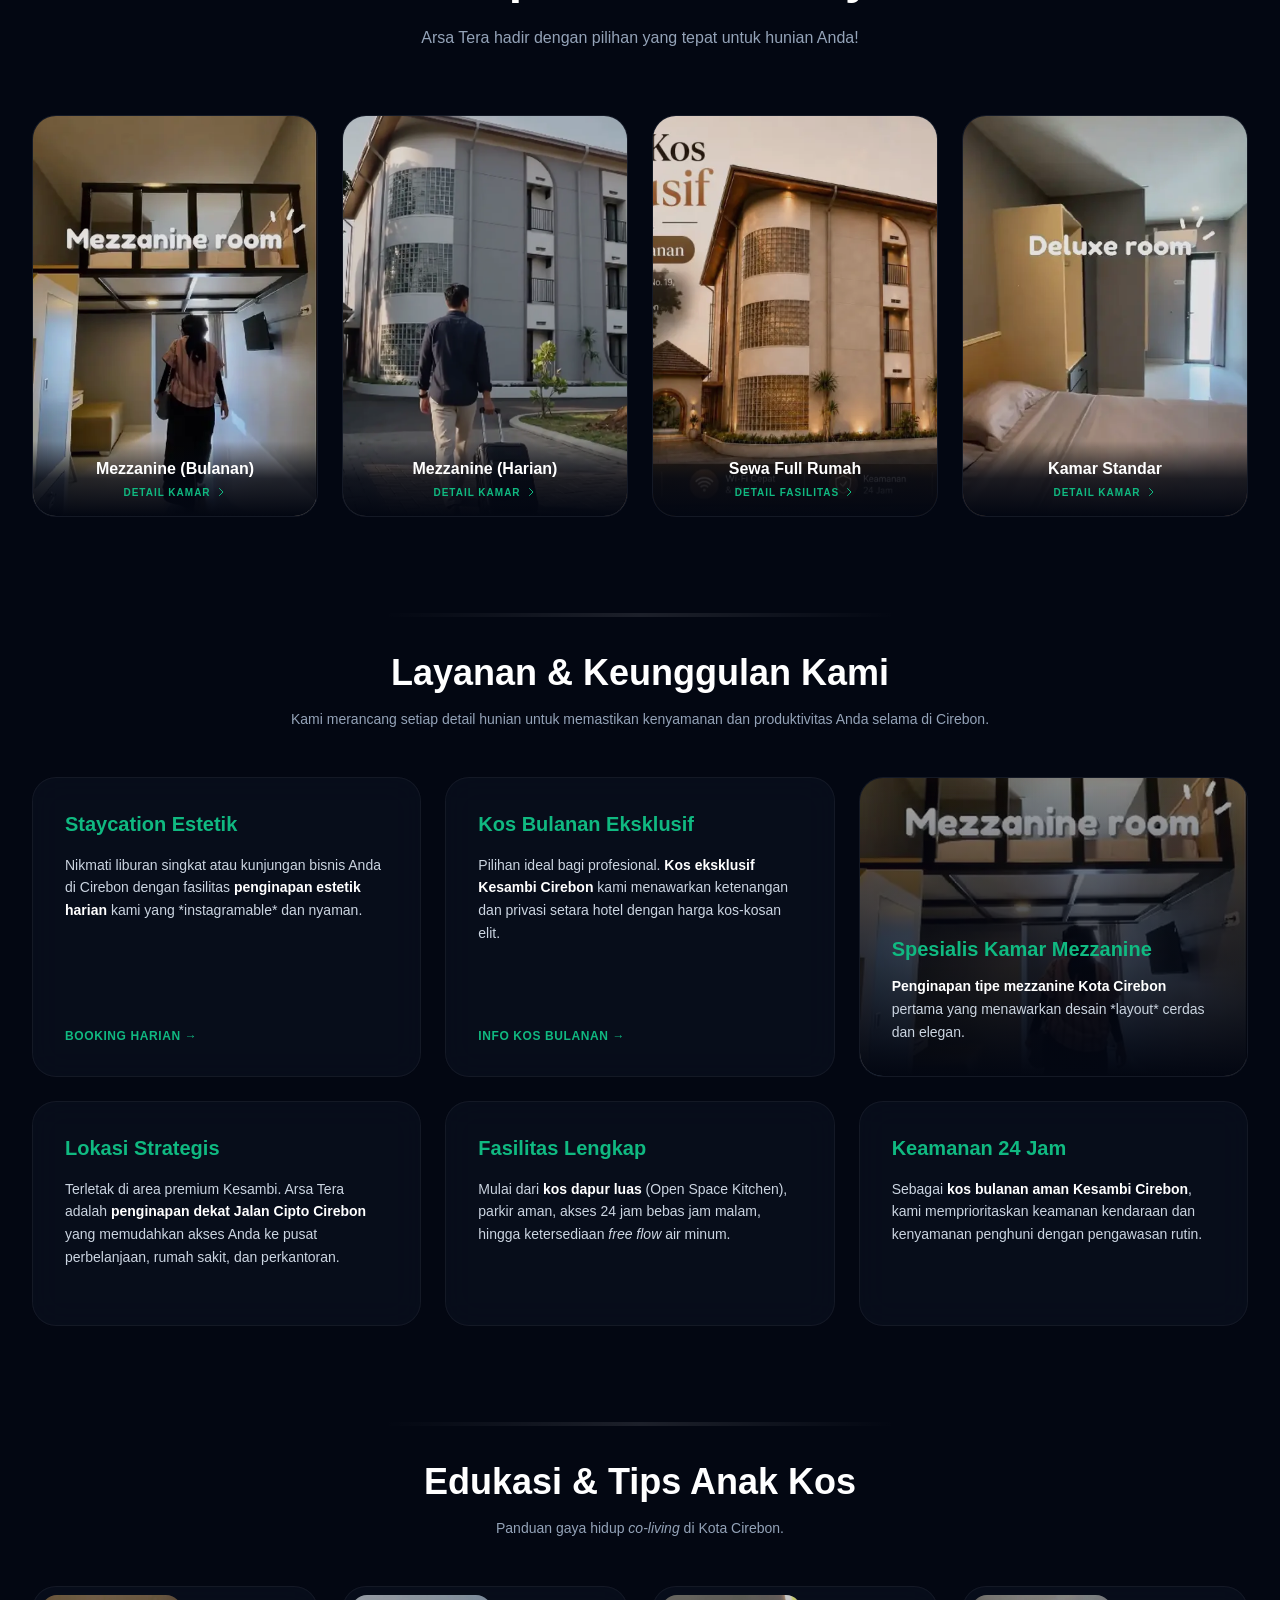
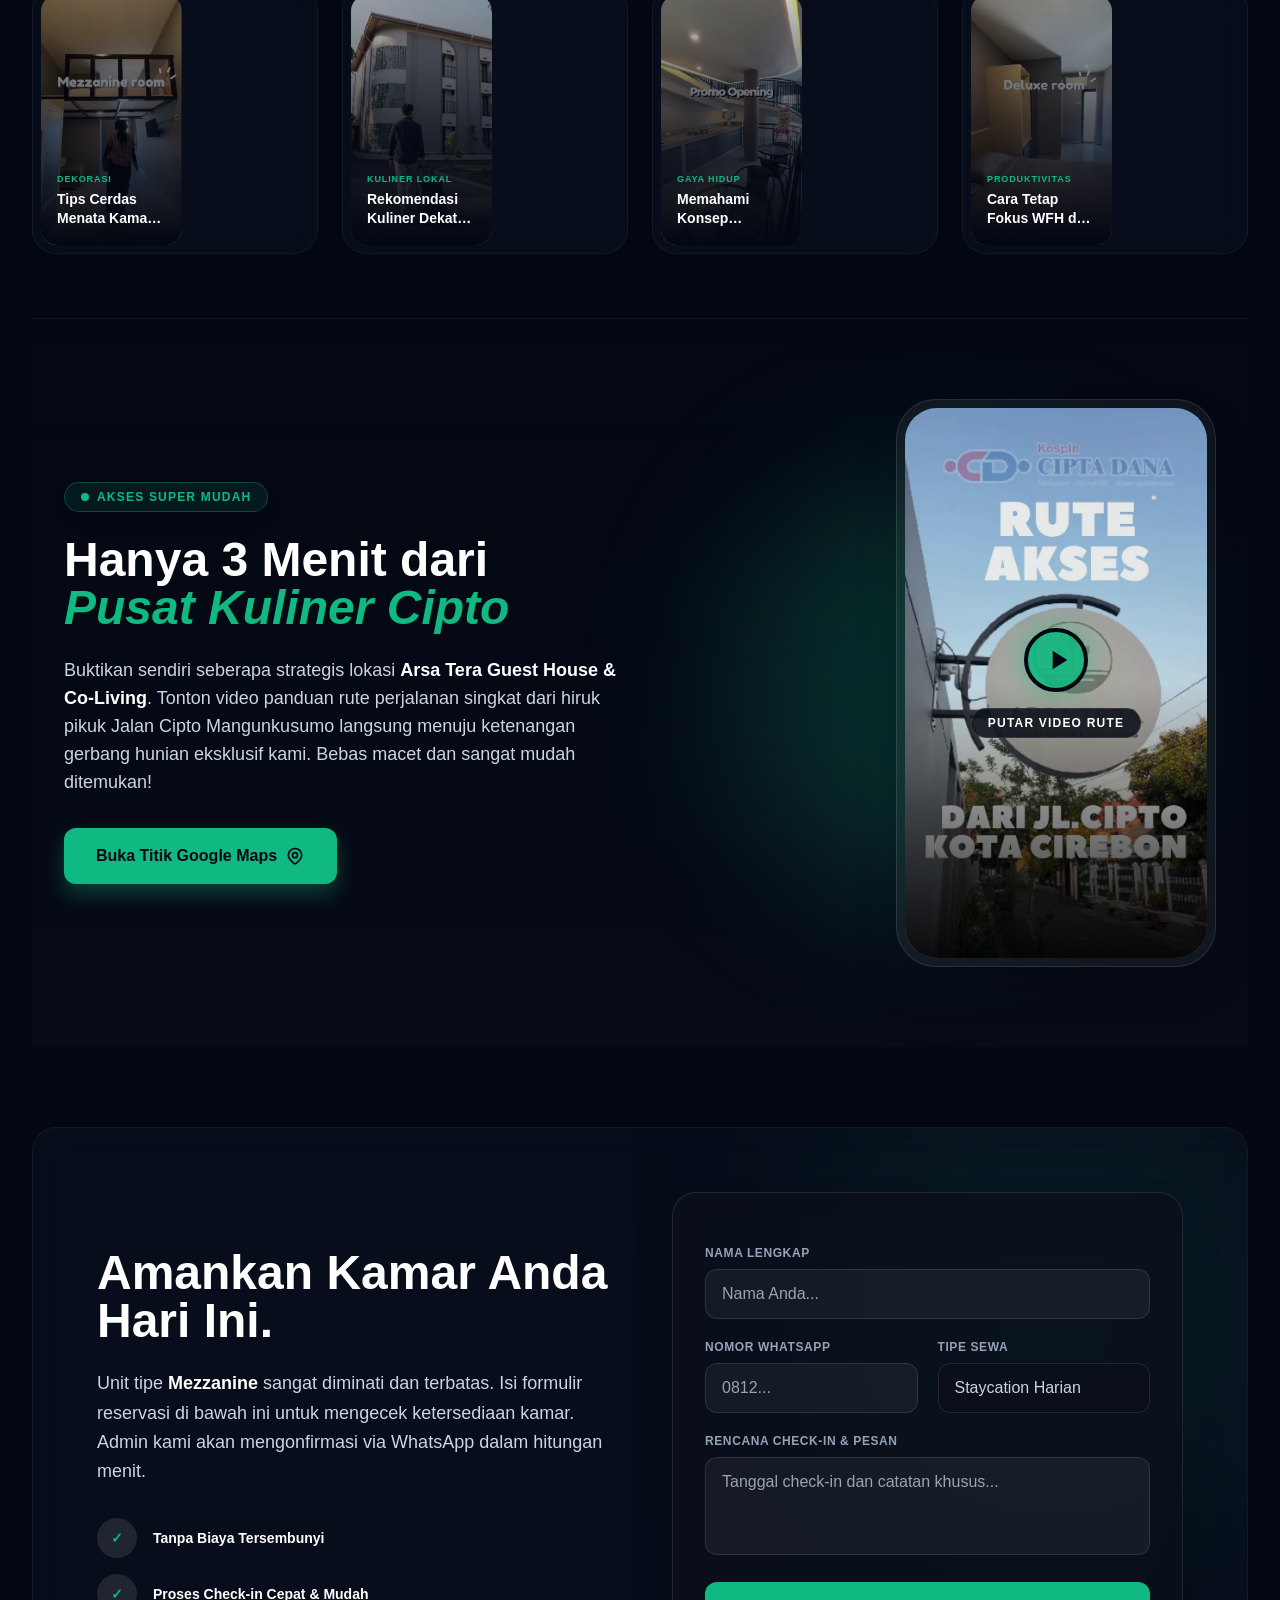
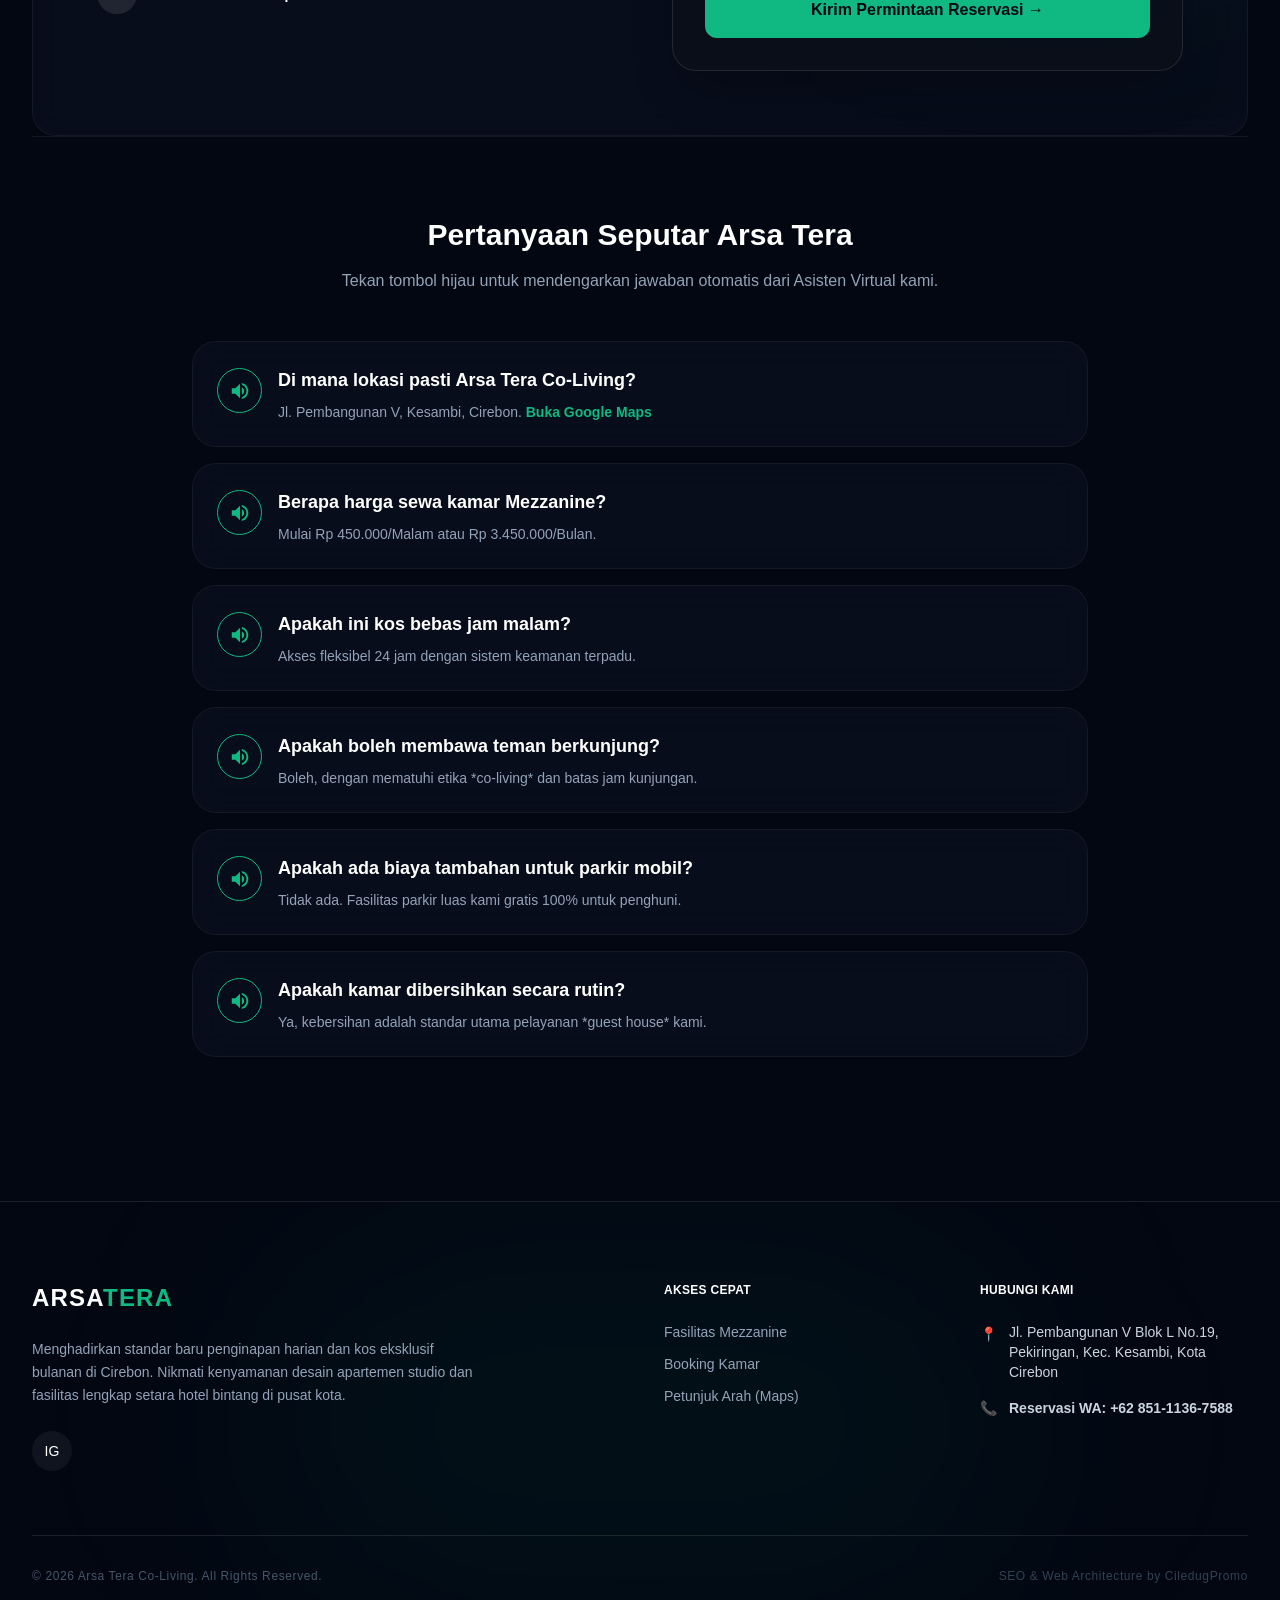
==== commit 7a36c631: "Add files via upload" ====
--- a/index.html
+++ b/index.html
@@ -1,6 +1,7 @@
 <!DOCTYPE html>
 <html lang="id" class="scroll-smooth">
 <head>
+    <head>
     <meta charset="UTF-8">
     <meta name="viewport" content="width=device-width, initial-scale=1.0">
     <title>Arsa Tera Guest House & Co-Living | Kos Eksklusif Cirebon</title>
@@ -14,7 +15,7 @@
     <!-- 1. TRIK BYPASS: PRELOAD & PRECONNECT (MENCURI START) -->
     <link rel="preconnect" href="https://fonts.googleapis.com">
     <link rel="preconnect" href="https://fonts.gstatic.com" crossorigin>
-    <link rel="preload" href="https://cdn.tailwindcss.com" as="script">
+
     <link rel="preload" as="image" href="guest-house-pusat-kota-cirebon-arsa-tera.webp" fetchpriority="high">
 
     <!-- 2. TRIK ASYNC FONT (MENGHILANGKAN BLANK PUTIH 1 DETIK) -->
@@ -102,26 +103,9 @@
     }
     </script>
     
-    <!-- 4. TAILWIND CDN -->
-    <script src="https://cdn.tailwindcss.com"></script>
-    <script>
-        tailwind.config = {
-            theme: {
-                extend: {
-                    fontFamily: { sans: ['"Plus Jakarta Sans"', 'sans-serif'] },
-                    colors: { obsidian: '#030712', auraEmerald: '#10b981' },
-                    animation: { 'border-glow': 'borderGlow 3s ease-in-out infinite' },
-                    keyframes: {
-                        borderGlow: {
-                            '0%, 100%': { borderColor: 'rgba(16, 185, 129, 0.2)', boxShadow: '0 0 15px rgba(16, 185, 129, 0.1)' },
-                            '50%': { borderColor: 'rgba(16, 185, 129, 0.8)', boxShadow: '0 0 25px rgba(16, 185, 129, 0.3)' },
-                        }
-                    }
-                }
-            }
-        }
-    </script>
-
+    <!-- 4. CSS STATIS SUPER RINGAN (ZERO-BLOAT) -->
+    <link rel="stylesheet" href="style.css">
+	
     <!-- 5. CUSTOM CSS (TETAP AMAN) -->
     <style>
         body { background-color: #030712; background-image: radial-gradient(circle at 15% 0%, rgba(16, 185, 129, 0.15) 0%, transparent 40%), radial-gradient(circle at 85% 30%, rgba(6, 182, 212, 0.1) 0%, transparent 50%); background-attachment: fixed; }
--- a/style.css
+++ b/style.css
@@ -0,0 +1,1905 @@
+*, ::before, ::after {
+  --tw-border-spacing-x: 0;
+  --tw-border-spacing-y: 0;
+  --tw-translate-x: 0;
+  --tw-translate-y: 0;
+  --tw-rotate: 0;
+  --tw-skew-x: 0;
+  --tw-skew-y: 0;
+  --tw-scale-x: 1;
+  --tw-scale-y: 1;
+  --tw-pan-x: ;
+  --tw-pan-y: ;
+  --tw-pinch-zoom: ;
+  --tw-scroll-snap-strictness: proximity;
+  --tw-gradient-from-position: ;
+  --tw-gradient-via-position: ;
+  --tw-gradient-to-position: ;
+  --tw-ordinal: ;
+  --tw-slashed-zero: ;
+  --tw-numeric-figure: ;
+  --tw-numeric-spacing: ;
+  --tw-numeric-fraction: ;
+  --tw-ring-inset: ;
+  --tw-ring-offset-width: 0px;
+  --tw-ring-offset-color: #fff;
+  --tw-ring-color: rgb(59 130 246 / 0.5);
+  --tw-ring-offset-shadow: 0 0 #0000;
+  --tw-ring-shadow: 0 0 #0000;
+  --tw-shadow: 0 0 #0000;
+  --tw-shadow-colored: 0 0 #0000;
+  --tw-blur: ;
+  --tw-brightness: ;
+  --tw-contrast: ;
+  --tw-grayscale: ;
+  --tw-hue-rotate: ;
+  --tw-invert: ;
+  --tw-saturate: ;
+  --tw-sepia: ;
+  --tw-drop-shadow: ;
+  --tw-backdrop-blur: ;
+  --tw-backdrop-brightness: ;
+  --tw-backdrop-contrast: ;
+  --tw-backdrop-grayscale: ;
+  --tw-backdrop-hue-rotate: ;
+  --tw-backdrop-invert: ;
+  --tw-backdrop-opacity: ;
+  --tw-backdrop-saturate: ;
+  --tw-backdrop-sepia: ;
+  --tw-contain-size: ;
+  --tw-contain-layout: ;
+  --tw-contain-paint: ;
+  --tw-contain-style: ;
+}
+::backdrop {
+  --tw-border-spacing-x: 0;
+  --tw-border-spacing-y: 0;
+  --tw-translate-x: 0;
+  --tw-translate-y: 0;
+  --tw-rotate: 0;
+  --tw-skew-x: 0;
+  --tw-skew-y: 0;
+  --tw-scale-x: 1;
+  --tw-scale-y: 1;
+  --tw-pan-x: ;
+  --tw-pan-y: ;
+  --tw-pinch-zoom: ;
+  --tw-scroll-snap-strictness: proximity;
+  --tw-gradient-from-position: ;
+  --tw-gradient-via-position: ;
+  --tw-gradient-to-position: ;
+  --tw-ordinal: ;
+  --tw-slashed-zero: ;
+  --tw-numeric-figure: ;
+  --tw-numeric-spacing: ;
+  --tw-numeric-fraction: ;
+  --tw-ring-inset: ;
+  --tw-ring-offset-width: 0px;
+  --tw-ring-offset-color: #fff;
+  --tw-ring-color: rgb(59 130 246 / 0.5);
+  --tw-ring-offset-shadow: 0 0 #0000;
+  --tw-ring-shadow: 0 0 #0000;
+  --tw-shadow: 0 0 #0000;
+  --tw-shadow-colored: 0 0 #0000;
+  --tw-blur: ;
+  --tw-brightness: ;
+  --tw-contrast: ;
+  --tw-grayscale: ;
+  --tw-hue-rotate: ;
+  --tw-invert: ;
+  --tw-saturate: ;
+  --tw-sepia: ;
+  --tw-drop-shadow: ;
+  --tw-backdrop-blur: ;
+  --tw-backdrop-brightness: ;
+  --tw-backdrop-contrast: ;
+  --tw-backdrop-grayscale: ;
+  --tw-backdrop-hue-rotate: ;
+  --tw-backdrop-invert: ;
+  --tw-backdrop-opacity: ;
+  --tw-backdrop-saturate: ;
+  --tw-backdrop-sepia: ;
+  --tw-contain-size: ;
+  --tw-contain-layout: ;
+  --tw-contain-paint: ;
+  --tw-contain-style: ;
+}
+/*
+! tailwindcss v3.4.19 | MIT License | https://tailwindcss.com
+*/
+/*
+1. Prevent padding and border from affecting element width. (https://github.com/mozdevs/cssremedy/issues/4)
+2. Allow adding a border to an element by just adding a border-width. (https://github.com/tailwindcss/tailwindcss/pull/116)
+*/
+*,
+::before,
+::after {
+  box-sizing: border-box;
+  /* 1 */
+  border-width: 0;
+  /* 2 */
+  border-style: solid;
+  /* 2 */
+  border-color: #e5e7eb;
+  /* 2 */
+}
+::before,
+::after {
+  --tw-content: '';
+}
+/*
+1. Use a consistent sensible line-height in all browsers.
+2. Prevent adjustments of font size after orientation changes in iOS.
+3. Use a more readable tab size.
+4. Use the user's configured `sans` font-family by default.
+5. Use the user's configured `sans` font-feature-settings by default.
+6. Use the user's configured `sans` font-variation-settings by default.
+7. Disable tap highlights on iOS
+*/
+html,
+:host {
+  line-height: 1.5;
+  /* 1 */
+  -webkit-text-size-adjust: 100%;
+  /* 2 */
+  -moz-tab-size: 4;
+  /* 3 */
+  tab-size: 4;
+  /* 3 */
+  font-family: "Plus Jakarta Sans", sans-serif;
+  /* 4 */
+  font-feature-settings: normal;
+  /* 5 */
+  font-variation-settings: normal;
+  /* 6 */
+  -webkit-tap-highlight-color: transparent;
+  /* 7 */
+}
+/*
+1. Remove the margin in all browsers.
+2. Inherit line-height from `html` so users can set them as a class directly on the `html` element.
+*/
+body {
+  margin: 0;
+  /* 1 */
+  line-height: inherit;
+  /* 2 */
+}
+/*
+1. Add the correct height in Firefox.
+2. Correct the inheritance of border color in Firefox. (https://bugzilla.mozilla.org/show_bug.cgi?id=190655)
+3. Ensure horizontal rules are visible by default.
+*/
+hr {
+  height: 0;
+  /* 1 */
+  color: inherit;
+  /* 2 */
+  border-top-width: 1px;
+  /* 3 */
+}
+/*
+Add the correct text decoration in Chrome, Edge, and Safari.
+*/
+abbr:where([title]) {
+  text-decoration: underline dotted;
+}
+/*
+Remove the default font size and weight for headings.
+*/
+h1,
+h2,
+h3,
+h4,
+h5,
+h6 {
+  font-size: inherit;
+  font-weight: inherit;
+}
+/*
+Reset links to optimize for opt-in styling instead of opt-out.
+*/
+a {
+  color: inherit;
+  text-decoration: inherit;
+}
+/*
+Add the correct font weight in Edge and Safari.
+*/
+b,
+strong {
+  font-weight: bolder;
+}
+/*
+1. Use the user's configured `mono` font-family by default.
+2. Use the user's configured `mono` font-feature-settings by default.
+3. Use the user's configured `mono` font-variation-settings by default.
+4. Correct the odd `em` font sizing in all browsers.
+*/
+code,
+kbd,
+samp,
+pre {
+  font-family: ui-monospace, SFMono-Regular, Menlo, Monaco, Consolas, "Liberation Mono", "Courier New", monospace;
+  /* 1 */
+  font-feature-settings: normal;
+  /* 2 */
+  font-variation-settings: normal;
+  /* 3 */
+  font-size: 1em;
+  /* 4 */
+}
+/*
+Add the correct font size in all browsers.
+*/
+small {
+  font-size: 80%;
+}
+/*
+Prevent `sub` and `sup` elements from affecting the line height in all browsers.
+*/
+sub,
+sup {
+  font-size: 75%;
+  line-height: 0;
+  position: relative;
+  vertical-align: baseline;
+}
+sub {
+  bottom: -0.25em;
+}
+sup {
+  top: -0.5em;
+}
+/*
+1. Remove text indentation from table contents in Chrome and Safari. (https://bugs.chromium.org/p/chromium/issues/detail?id=999088, https://bugs.webkit.org/show_bug.cgi?id=201297)
+2. Correct table border color inheritance in all Chrome and Safari. (https://bugs.chromium.org/p/chromium/issues/detail?id=935729, https://bugs.webkit.org/show_bug.cgi?id=195016)
+3. Remove gaps between table borders by default.
+*/
+table {
+  text-indent: 0;
+  /* 1 */
+  border-color: inherit;
+  /* 2 */
+  border-collapse: collapse;
+  /* 3 */
+}
+/*
+1. Change the font styles in all browsers.
+2. Remove the margin in Firefox and Safari.
+3. Remove default padding in all browsers.
+*/
+button,
+input,
+optgroup,
+select,
+textarea {
+  font-family: inherit;
+  /* 1 */
+  font-feature-settings: inherit;
+  /* 1 */
+  font-variation-settings: inherit;
+  /* 1 */
+  font-size: 100%;
+  /* 1 */
+  font-weight: inherit;
+  /* 1 */
+  line-height: inherit;
+  /* 1 */
+  letter-spacing: inherit;
+  /* 1 */
+  color: inherit;
+  /* 1 */
+  margin: 0;
+  /* 2 */
+  padding: 0;
+  /* 3 */
+}
+/*
+Remove the inheritance of text transform in Edge and Firefox.
+*/
+button,
+select {
+  text-transform: none;
+}
+/*
+1. Correct the inability to style clickable types in iOS and Safari.
+2. Remove default button styles.
+*/
+button,
+input:where([type='button']),
+input:where([type='reset']),
+input:where([type='submit']) {
+  -webkit-appearance: button;
+  /* 1 */
+  background-color: transparent;
+  /* 2 */
+  background-image: none;
+  /* 2 */
+}
+/*
+Use the modern Firefox focus style for all focusable elements.
+*/
+:-moz-focusring {
+  outline: auto;
+}
+/*
+Remove the additional `:invalid` styles in Firefox. (https://github.com/mozilla/gecko-dev/blob/2f9eacd9d3d995c937b4251a5557d95d494c9be1/layout/style/res/forms.css#L728-L737)
+*/
+:-moz-ui-invalid {
+  box-shadow: none;
+}
+/*
+Add the correct vertical alignment in Chrome and Firefox.
+*/
+progress {
+  vertical-align: baseline;
+}
+/*
+Correct the cursor style of increment and decrement buttons in Safari.
+*/
+::-webkit-inner-spin-button,
+::-webkit-outer-spin-button {
+  height: auto;
+}
+/*
+1. Correct the odd appearance in Chrome and Safari.
+2. Correct the outline style in Safari.
+*/
+[type='search'] {
+  -webkit-appearance: textfield;
+  /* 1 */
+  outline-offset: -2px;
+  /* 2 */
+}
+/*
+Remove the inner padding in Chrome and Safari on macOS.
+*/
+::-webkit-search-decoration {
+  -webkit-appearance: none;
+}
+/*
+1. Correct the inability to style clickable types in iOS and Safari.
+2. Change font properties to `inherit` in Safari.
+*/
+::-webkit-file-upload-button {
+  -webkit-appearance: button;
+  /* 1 */
+  font: inherit;
+  /* 2 */
+}
+/*
+Add the correct display in Chrome and Safari.
+*/
+summary {
+  display: list-item;
+}
+/*
+Removes the default spacing and border for appropriate elements.
+*/
+blockquote,
+dl,
+dd,
+h1,
+h2,
+h3,
+h4,
+h5,
+h6,
+hr,
+figure,
+p,
+pre {
+  margin: 0;
+}
+fieldset {
+  margin: 0;
+  padding: 0;
+}
+legend {
+  padding: 0;
+}
+ol,
+ul,
+menu {
+  list-style: none;
+  margin: 0;
+  padding: 0;
+}
+/*
+Reset default styling for dialogs.
+*/
+dialog {
+  padding: 0;
+}
+/*
+Prevent resizing textareas horizontally by default.
+*/
+textarea {
+  resize: vertical;
+}
+/*
+1. Reset the default placeholder opacity in Firefox. (https://github.com/tailwindlabs/tailwindcss/issues/3300)
+2. Set the default placeholder color to the user's configured gray 400 color.
+*/
+input::placeholder,
+textarea::placeholder {
+  opacity: 1;
+  /* 1 */
+  color: #9ca3af;
+  /* 2 */
+}
+/*
+Set the default cursor for buttons.
+*/
+button,
+[role="button"] {
+  cursor: pointer;
+}
+/*
+Make sure disabled buttons don't get the pointer cursor.
+*/
+:disabled {
+  cursor: default;
+}
+/*
+1. Make replaced elements `display: block` by default. (https://github.com/mozdevs/cssremedy/issues/14)
+2. Add `vertical-align: middle` to align replaced elements more sensibly by default. (https://github.com/jensimmons/cssremedy/issues/14#issuecomment-634934210)
+   This can trigger a poorly considered lint error in some tools but is included by design.
+*/
+img,
+svg,
+video,
+canvas,
+audio,
+iframe,
+embed,
+object {
+  display: block;
+  /* 1 */
+  vertical-align: middle;
+  /* 2 */
+}
+/*
+Constrain images and videos to the parent width and preserve their intrinsic aspect ratio. (https://github.com/mozdevs/cssremedy/issues/14)
+*/
+img,
+video {
+  max-width: 100%;
+  height: auto;
+}
+/* Make elements with the HTML hidden attribute stay hidden by default */
+[hidden]:where(:not([hidden="until-found"])) {
+  display: none;
+}
+.container {
+  width: 100%;
+}
+@media (min-width: 640px) {
+  .container {
+    max-width: 640px;
+  }
+}
+@media (min-width: 768px) {
+  .container {
+    max-width: 768px;
+  }
+}
+@media (min-width: 1024px) {
+  .container {
+    max-width: 1024px;
+  }
+}
+@media (min-width: 1280px) {
+  .container {
+    max-width: 1280px;
+  }
+}
+@media (min-width: 1536px) {
+  .container {
+    max-width: 1536px;
+  }
+}
+.pointer-events-none {
+  pointer-events: none;
+}
+.visible {
+  visibility: visible;
+}
+.fixed {
+  position: fixed;
+}
+.absolute {
+  position: absolute;
+}
+.relative {
+  position: relative;
+}
+.inset-0 {
+  inset: 0px;
+}
+.-bottom-32 {
+  bottom: -8rem;
+}
+.-left-4 {
+  left: -1rem;
+}
+.-right-32 {
+  right: -8rem;
+}
+.bottom-0 {
+  bottom: 0px;
+}
+.left-0 {
+  left: 0px;
+}
+.left-1\/2 {
+  left: 50%;
+}
+.right-0 {
+  right: 0px;
+}
+.top-0 {
+  top: 0px;
+}
+.top-\[75px\] {
+  top: 75px;
+}
+.z-10 {
+  z-index: 10;
+}
+.z-20 {
+  z-index: 20;
+}
+.z-40 {
+  z-index: 40;
+}
+.z-50 {
+  z-index: 50;
+}
+.order-1 {
+  order: 1;
+}
+.order-2 {
+  order: 2;
+}
+.mx-auto {
+  margin-left: auto;
+  margin-right: auto;
+}
+.mb-1 {
+  margin-bottom: 0.25rem;
+}
+.mb-10 {
+  margin-bottom: 2.5rem;
+}
+.mb-12 {
+  margin-bottom: 3rem;
+}
+.mb-16 {
+  margin-bottom: 4rem;
+}
+.mb-2 {
+  margin-bottom: 0.5rem;
+}
+.mb-24 {
+  margin-bottom: 6rem;
+}
+.mb-3 {
+  margin-bottom: 0.75rem;
+}
+.mb-4 {
+  margin-bottom: 1rem;
+}
+.mb-6 {
+  margin-bottom: 1.5rem;
+}
+.mb-8 {
+  margin-bottom: 2rem;
+}
+.ml-1 {
+  margin-left: 0.25rem;
+}
+.mt-0\.5 {
+  margin-top: 0.125rem;
+}
+.mt-1 {
+  margin-top: 0.25rem;
+}
+.mt-10 {
+  margin-top: 2.5rem;
+}
+.mt-16 {
+  margin-top: 4rem;
+}
+.mt-20 {
+  margin-top: 5rem;
+}
+.mt-auto {
+  margin-top: auto;
+}
+.line-clamp-2 {
+  overflow: hidden;
+  display: -webkit-box;
+  -webkit-box-orient: vertical;
+  -webkit-line-clamp: 2;
+}
+.block {
+  display: block;
+}
+.inline-block {
+  display: inline-block;
+}
+.flex {
+  display: flex;
+}
+.inline-flex {
+  display: inline-flex;
+}
+.grid {
+  display: grid;
+}
+.hidden {
+  display: none;
+}
+.aspect-\[9\/16\] {
+  aspect-ratio: 9/16;
+}
+.aspect-video {
+  aspect-ratio: 16 / 9;
+}
+.h-1 {
+  height: 0.25rem;
+}
+.h-10 {
+  height: 2.5rem;
+}
+.h-12 {
+  height: 3rem;
+}
+.h-14 {
+  height: 3.5rem;
+}
+.h-16 {
+  height: 4rem;
+}
+.h-2 {
+  height: 0.5rem;
+}
+.h-20 {
+  height: 5rem;
+}
+.h-3 {
+  height: 0.75rem;
+}
+.h-4 {
+  height: 1rem;
+}
+.h-5 {
+  height: 1.25rem;
+}
+.h-6 {
+  height: 1.5rem;
+}
+.h-64 {
+  height: 16rem;
+}
+.h-7 {
+  height: 1.75rem;
+}
+.h-8 {
+  height: 2rem;
+}
+.h-96 {
+  height: 24rem;
+}
+.h-\[400px\] {
+  height: 400px;
+}
+.h-full {
+  height: 100%;
+}
+.h-screen {
+  height: 100vh;
+}
+.max-h-\[250px\] {
+  max-height: 250px;
+}
+.max-h-\[400px\] {
+  max-height: 400px;
+}
+.min-h-\[200px\] {
+  min-height: 200px;
+}
+.min-h-\[300px\] {
+  min-height: 300px;
+}
+.min-h-\[600px\] {
+  min-height: 600px;
+}
+.min-h-screen {
+  min-height: 100vh;
+}
+.w-10 {
+  width: 2.5rem;
+}
+.w-12 {
+  width: 3rem;
+}
+.w-14 {
+  width: 3.5rem;
+}
+.w-16 {
+  width: 4rem;
+}
+.w-2 {
+  width: 0.5rem;
+}
+.w-3 {
+  width: 0.75rem;
+}
+.w-4 {
+  width: 1rem;
+}
+.w-5 {
+  width: 1.25rem;
+}
+.w-6 {
+  width: 1.5rem;
+}
+.w-64 {
+  width: 16rem;
+}
+.w-7 {
+  width: 1.75rem;
+}
+.w-8 {
+  width: 2rem;
+}
+.w-96 {
+  width: 24rem;
+}
+.w-\[280px\] {
+  width: 280px;
+}
+.w-\[800px\] {
+  width: 800px;
+}
+.w-full {
+  width: 100%;
+}
+.max-w-2xl {
+  max-width: 42rem;
+}
+.max-w-3xl {
+  max-width: 48rem;
+}
+.max-w-4xl {
+  max-width: 56rem;
+}
+.max-w-6xl {
+  max-width: 72rem;
+}
+.max-w-7xl {
+  max-width: 80rem;
+}
+.max-w-lg {
+  max-width: 32rem;
+}
+.max-w-md {
+  max-width: 28rem;
+}
+.max-w-xl {
+  max-width: 36rem;
+}
+.flex-shrink {
+  flex-shrink: 1;
+}
+.flex-grow {
+  flex-grow: 1;
+}
+.-translate-x-1\/2 {
+  --tw-translate-x: -50%;
+  transform: translate(var(--tw-translate-x), var(--tw-translate-y)) rotate(var(--tw-rotate)) skewX(var(--tw-skew-x)) skewY(var(--tw-skew-y)) scaleX(var(--tw-scale-x)) scaleY(var(--tw-scale-y));
+}
+.-translate-y-1\/2 {
+  --tw-translate-y: -50%;
+  transform: translate(var(--tw-translate-x), var(--tw-translate-y)) rotate(var(--tw-rotate)) skewX(var(--tw-skew-x)) skewY(var(--tw-skew-y)) scaleX(var(--tw-scale-x)) scaleY(var(--tw-scale-y));
+}
+.translate-x-0 {
+  --tw-translate-x: 0px;
+  transform: translate(var(--tw-translate-x), var(--tw-translate-y)) rotate(var(--tw-rotate)) skewX(var(--tw-skew-x)) skewY(var(--tw-skew-y)) scaleX(var(--tw-scale-x)) scaleY(var(--tw-scale-y));
+}
+.translate-x-full {
+  --tw-translate-x: 100%;
+  transform: translate(var(--tw-translate-x), var(--tw-translate-y)) rotate(var(--tw-rotate)) skewX(var(--tw-skew-x)) skewY(var(--tw-skew-y)) scaleX(var(--tw-scale-x)) scaleY(var(--tw-scale-y));
+}
+.translate-y-full {
+  --tw-translate-y: 100%;
+  transform: translate(var(--tw-translate-x), var(--tw-translate-y)) rotate(var(--tw-rotate)) skewX(var(--tw-skew-x)) skewY(var(--tw-skew-y)) scaleX(var(--tw-scale-x)) scaleY(var(--tw-scale-y));
+}
+.rotate-180 {
+  --tw-rotate: 180deg;
+  transform: translate(var(--tw-translate-x), var(--tw-translate-y)) rotate(var(--tw-rotate)) skewX(var(--tw-skew-x)) skewY(var(--tw-skew-y)) scaleX(var(--tw-scale-x)) scaleY(var(--tw-scale-y));
+}
+.-skew-x-6 {
+  --tw-skew-x: -6deg;
+  transform: translate(var(--tw-translate-x), var(--tw-translate-y)) rotate(var(--tw-rotate)) skewX(var(--tw-skew-x)) skewY(var(--tw-skew-y)) scaleX(var(--tw-scale-x)) scaleY(var(--tw-scale-y));
+}
+.scale-150 {
+  --tw-scale-x: 1.5;
+  --tw-scale-y: 1.5;
+  transform: translate(var(--tw-translate-x), var(--tw-translate-y)) rotate(var(--tw-rotate)) skewX(var(--tw-skew-x)) skewY(var(--tw-skew-y)) scaleX(var(--tw-scale-x)) scaleY(var(--tw-scale-y));
+}
+.scale-75 {
+  --tw-scale-x: .75;
+  --tw-scale-y: .75;
+  transform: translate(var(--tw-translate-x), var(--tw-translate-y)) rotate(var(--tw-rotate)) skewX(var(--tw-skew-x)) skewY(var(--tw-skew-y)) scaleX(var(--tw-scale-x)) scaleY(var(--tw-scale-y));
+}
+.transform {
+  transform: translate(var(--tw-translate-x), var(--tw-translate-y)) rotate(var(--tw-rotate)) skewX(var(--tw-skew-x)) skewY(var(--tw-skew-y)) scaleX(var(--tw-scale-x)) scaleY(var(--tw-scale-y));
+}
+@keyframes borderGlow {
+  0%, 100% {
+    border-color: rgba(16, 185, 129, 0.2);
+    box-shadow: 0 0 15px rgba(16, 185, 129, 0.1);
+  }
+  50% {
+    border-color: rgba(16, 185, 129, 0.8);
+    box-shadow: 0 0 25px rgba(16, 185, 129, 0.3);
+  }
+}
+.animate-border-glow {
+  animation: borderGlow 3s ease-in-out infinite;
+}
+@keyframes pulse {
+  50% {
+    opacity: .5;
+  }
+}
+.animate-pulse {
+  animation: pulse 2s cubic-bezier(0.4, 0, 0.6, 1) infinite;
+}
+.cursor-pointer {
+  cursor: pointer;
+}
+.resize-none {
+  resize: none;
+}
+.appearance-none {
+  appearance: none;
+}
+.grid-cols-1 {
+  grid-template-columns: repeat(1, minmax(0, 1fr));
+}
+.grid-cols-2 {
+  grid-template-columns: repeat(2, minmax(0, 1fr));
+}
+.flex-col {
+  flex-direction: column;
+}
+.items-start {
+  align-items: flex-start;
+}
+.items-center {
+  align-items: center;
+}
+.justify-end {
+  justify-content: flex-end;
+}
+.justify-center {
+  justify-content: center;
+}
+.justify-between {
+  justify-content: space-between;
+}
+.gap-1 {
+  gap: 0.25rem;
+}
+.gap-12 {
+  gap: 3rem;
+}
+.gap-16 {
+  gap: 4rem;
+}
+.gap-2 {
+  gap: 0.5rem;
+}
+.gap-3 {
+  gap: 0.75rem;
+}
+.gap-4 {
+  gap: 1rem;
+}
+.gap-5 {
+  gap: 1.25rem;
+}
+.gap-6 {
+  gap: 1.5rem;
+}
+.gap-8 {
+  gap: 2rem;
+}
+.space-y-3 > :not([hidden]) ~ :not([hidden]) {
+  --tw-space-y-reverse: 0;
+  margin-top: calc(0.75rem * calc(1 - var(--tw-space-y-reverse)));
+  margin-bottom: calc(0.75rem * var(--tw-space-y-reverse));
+}
+.space-y-4 > :not([hidden]) ~ :not([hidden]) {
+  --tw-space-y-reverse: 0;
+  margin-top: calc(1rem * calc(1 - var(--tw-space-y-reverse)));
+  margin-bottom: calc(1rem * var(--tw-space-y-reverse));
+}
+.space-y-5 > :not([hidden]) ~ :not([hidden]) {
+  --tw-space-y-reverse: 0;
+  margin-top: calc(1.25rem * calc(1 - var(--tw-space-y-reverse)));
+  margin-bottom: calc(1.25rem * var(--tw-space-y-reverse));
+}
+.overflow-hidden {
+  overflow: hidden;
+}
+.overflow-y-auto {
+  overflow-y: auto;
+}
+.scroll-smooth {
+  scroll-behavior: smooth;
+}
+.rounded-2xl {
+  border-radius: 1rem;
+}
+.rounded-3xl {
+  border-radius: 1.5rem;
+}
+.rounded-\[1\.4rem\] {
+  border-radius: 1.4rem;
+}
+.rounded-\[2\.5rem\] {
+  border-radius: 2.5rem;
+}
+.rounded-\[2rem\] {
+  border-radius: 2rem;
+}
+.rounded-full {
+  border-radius: 9999px;
+}
+.rounded-lg {
+  border-radius: 0.5rem;
+}
+.rounded-none {
+  border-radius: 0px;
+}
+.rounded-xl {
+  border-radius: 0.75rem;
+}
+.rounded-t-\[3rem\] {
+  border-top-left-radius: 3rem;
+  border-top-right-radius: 3rem;
+}
+.border {
+  border-width: 1px;
+}
+.border-2 {
+  border-width: 2px;
+}
+.border-4 {
+  border-width: 4px;
+}
+.border-x-0 {
+  border-left-width: 0px;
+  border-right-width: 0px;
+}
+.border-b {
+  border-bottom-width: 1px;
+}
+.border-b-0 {
+  border-bottom-width: 0px;
+}
+.border-l {
+  border-left-width: 1px;
+}
+.border-t {
+  border-top-width: 1px;
+}
+.border-auraEmerald {
+  --tw-border-opacity: 1;
+  border-color: rgb(16 185 129 / var(--tw-border-opacity, 1));
+}
+.border-auraEmerald\/20 {
+  border-color: rgb(16 185 129 / 0.2);
+}
+.border-auraEmerald\/30 {
+  border-color: rgb(16 185 129 / 0.3);
+}
+.border-auraEmerald\/50 {
+  border-color: rgb(16 185 129 / 0.5);
+}
+.border-obsidian {
+  --tw-border-opacity: 1;
+  border-color: rgb(3 7 18 / var(--tw-border-opacity, 1));
+}
+.border-white\/10 {
+  border-color: rgb(255 255 255 / 0.1);
+}
+.border-white\/30 {
+  border-color: rgb(255 255 255 / 0.3);
+}
+.border-white\/5 {
+  border-color: rgb(255 255 255 / 0.05);
+}
+.bg-\[\#030712\] {
+  --tw-bg-opacity: 1;
+  background-color: rgb(3 7 18 / var(--tw-bg-opacity, 1));
+}
+.bg-\[\#0a0f1c\]\/50 {
+  background-color: rgb(10 15 28 / 0.5);
+}
+.bg-\[\#0b0f19\] {
+  --tw-bg-opacity: 1;
+  background-color: rgb(11 15 25 / var(--tw-bg-opacity, 1));
+}
+.bg-\[\#0b0f19\]\/80 {
+  background-color: rgb(11 15 25 / 0.8);
+}
+.bg-auraEmerald {
+  --tw-bg-opacity: 1;
+  background-color: rgb(16 185 129 / var(--tw-bg-opacity, 1));
+}
+.bg-auraEmerald\/10 {
+  background-color: rgb(16 185 129 / 0.1);
+}
+.bg-auraEmerald\/20 {
+  background-color: rgb(16 185 129 / 0.2);
+}
+.bg-auraEmerald\/5 {
+  background-color: rgb(16 185 129 / 0.05);
+}
+.bg-auraEmerald\/90 {
+  background-color: rgb(16 185 129 / 0.9);
+}
+.bg-obsidian\/80 {
+  background-color: rgb(3 7 18 / 0.8);
+}
+.bg-white\/10 {
+  background-color: rgb(255 255 255 / 0.1);
+}
+.bg-white\/20 {
+  background-color: rgb(255 255 255 / 0.2);
+}
+.bg-white\/5 {
+  background-color: rgb(255 255 255 / 0.05);
+}
+.bg-gradient-to-b {
+  background-image: linear-gradient(to bottom, var(--tw-gradient-stops));
+}
+.bg-gradient-to-br {
+  background-image: linear-gradient(to bottom right, var(--tw-gradient-stops));
+}
+.bg-gradient-to-r {
+  background-image: linear-gradient(to right, var(--tw-gradient-stops));
+}
+.bg-gradient-to-t {
+  background-image: linear-gradient(to top, var(--tw-gradient-stops));
+}
+.from-\[\#030712\] {
+  --tw-gradient-from: #030712 var(--tw-gradient-from-position);
+  --tw-gradient-to: rgb(3 7 18 / 0) var(--tw-gradient-to-position);
+  --tw-gradient-stops: var(--tw-gradient-from), var(--tw-gradient-to);
+}
+.from-\[\#0b0f19\] {
+  --tw-gradient-from: #0b0f19 var(--tw-gradient-from-position);
+  --tw-gradient-to: rgb(11 15 25 / 0) var(--tw-gradient-to-position);
+  --tw-gradient-stops: var(--tw-gradient-from), var(--tw-gradient-to);
+}
+.from-\[\#111827\] {
+  --tw-gradient-from: #111827 var(--tw-gradient-from-position);
+  --tw-gradient-to: rgb(17 24 39 / 0) var(--tw-gradient-to-position);
+  --tw-gradient-stops: var(--tw-gradient-from), var(--tw-gradient-to);
+}
+.from-auraEmerald {
+  --tw-gradient-from: #10b981 var(--tw-gradient-from-position);
+  --tw-gradient-to: rgb(16 185 129 / 0) var(--tw-gradient-to-position);
+  --tw-gradient-stops: var(--tw-gradient-from), var(--tw-gradient-to);
+}
+.from-auraEmerald\/5 {
+  --tw-gradient-from: rgb(16 185 129 / 0.05) var(--tw-gradient-from-position);
+  --tw-gradient-to: rgb(16 185 129 / 0) var(--tw-gradient-to-position);
+  --tw-gradient-stops: var(--tw-gradient-from), var(--tw-gradient-to);
+}
+.from-black\/80 {
+  --tw-gradient-from: rgb(0 0 0 / 0.8) var(--tw-gradient-from-position);
+  --tw-gradient-to: rgb(0 0 0 / 0) var(--tw-gradient-to-position);
+  --tw-gradient-stops: var(--tw-gradient-from), var(--tw-gradient-to);
+}
+.from-black\/90 {
+  --tw-gradient-from: rgb(0 0 0 / 0.9) var(--tw-gradient-from-position);
+  --tw-gradient-to: rgb(0 0 0 / 0) var(--tw-gradient-to-position);
+  --tw-gradient-stops: var(--tw-gradient-from), var(--tw-gradient-to);
+}
+.from-transparent {
+  --tw-gradient-from: transparent var(--tw-gradient-from-position);
+  --tw-gradient-to: rgb(0 0 0 / 0) var(--tw-gradient-to-position);
+  --tw-gradient-stops: var(--tw-gradient-from), var(--tw-gradient-to);
+}
+.from-white {
+  --tw-gradient-from: #fff var(--tw-gradient-from-position);
+  --tw-gradient-to: rgb(255 255 255 / 0) var(--tw-gradient-to-position);
+  --tw-gradient-stops: var(--tw-gradient-from), var(--tw-gradient-to);
+}
+.via-\[\#030712\]\/60 {
+  --tw-gradient-to: rgb(3 7 18 / 0)  var(--tw-gradient-to-position);
+  --tw-gradient-stops: var(--tw-gradient-from), rgb(3 7 18 / 0.6) var(--tw-gradient-via-position), var(--tw-gradient-to);
+}
+.via-\[\#030712\]\/80 {
+  --tw-gradient-to: rgb(3 7 18 / 0)  var(--tw-gradient-to-position);
+  --tw-gradient-stops: var(--tw-gradient-from), rgb(3 7 18 / 0.8) var(--tw-gradient-via-position), var(--tw-gradient-to);
+}
+.via-\[\#030712\]\/90 {
+  --tw-gradient-to: rgb(3 7 18 / 0)  var(--tw-gradient-to-position);
+  --tw-gradient-stops: var(--tw-gradient-from), rgb(3 7 18 / 0.9) var(--tw-gradient-via-position), var(--tw-gradient-to);
+}
+.via-slate-200 {
+  --tw-gradient-to: rgb(226 232 240 / 0)  var(--tw-gradient-to-position);
+  --tw-gradient-stops: var(--tw-gradient-from), #e2e8f0 var(--tw-gradient-via-position), var(--tw-gradient-to);
+}
+.via-transparent {
+  --tw-gradient-to: rgb(0 0 0 / 0)  var(--tw-gradient-to-position);
+  --tw-gradient-stops: var(--tw-gradient-from), transparent var(--tw-gradient-via-position), var(--tw-gradient-to);
+}
+.via-white\/10 {
+  --tw-gradient-to: rgb(255 255 255 / 0)  var(--tw-gradient-to-position);
+  --tw-gradient-stops: var(--tw-gradient-from), rgb(255 255 255 / 0.1) var(--tw-gradient-via-position), var(--tw-gradient-to);
+}
+.to-\[\#030712\] {
+  --tw-gradient-to: #030712 var(--tw-gradient-to-position);
+}
+.to-\[\#030712\]\/60 {
+  --tw-gradient-to: rgb(3 7 18 / 0.6) var(--tw-gradient-to-position);
+}
+.to-\[\#0a0f1c\]\/50 {
+  --tw-gradient-to: rgb(10 15 28 / 0.5) var(--tw-gradient-to-position);
+}
+.to-emerald-400 {
+  --tw-gradient-to: #34d399 var(--tw-gradient-to-position);
+}
+.to-emerald-600 {
+  --tw-gradient-to: #059669 var(--tw-gradient-to-position);
+}
+.to-slate-400 {
+  --tw-gradient-to: #94a3b8 var(--tw-gradient-to-position);
+}
+.to-transparent {
+  --tw-gradient-to: transparent var(--tw-gradient-to-position);
+}
+.bg-clip-text {
+  -webkit-background-clip: text;
+  background-clip: text;
+}
+.object-cover {
+  object-fit: cover;
+}
+.object-center {
+  object-position: center;
+}
+.p-0 {
+  padding: 0px;
+}
+.p-1 {
+  padding: 0.25rem;
+}
+.p-2 {
+  padding: 0.5rem;
+}
+.p-4 {
+  padding: 1rem;
+}
+.p-6 {
+  padding: 1.5rem;
+}
+.p-8 {
+  padding: 2rem;
+}
+.px-10 {
+  padding-left: 2.5rem;
+  padding-right: 2.5rem;
+}
+.px-3 {
+  padding-left: 0.75rem;
+  padding-right: 0.75rem;
+}
+.px-4 {
+  padding-left: 1rem;
+  padding-right: 1rem;
+}
+.px-6 {
+  padding-left: 1.5rem;
+  padding-right: 1.5rem;
+}
+.px-8 {
+  padding-left: 2rem;
+  padding-right: 2rem;
+}
+.py-1 {
+  padding-top: 0.25rem;
+  padding-bottom: 0.25rem;
+}
+.py-1\.5 {
+  padding-top: 0.375rem;
+  padding-bottom: 0.375rem;
+}
+.py-12 {
+  padding-top: 3rem;
+  padding-bottom: 3rem;
+}
+.py-2 {
+  padding-top: 0.5rem;
+  padding-bottom: 0.5rem;
+}
+.py-2\.5 {
+  padding-top: 0.625rem;
+  padding-bottom: 0.625rem;
+}
+.py-20 {
+  padding-top: 5rem;
+  padding-bottom: 5rem;
+}
+.py-3 {
+  padding-top: 0.75rem;
+  padding-bottom: 0.75rem;
+}
+.py-4 {
+  padding-top: 1rem;
+  padding-bottom: 1rem;
+}
+.py-6 {
+  padding-top: 1.5rem;
+  padding-bottom: 1.5rem;
+}
+.pb-10 {
+  padding-bottom: 2.5rem;
+}
+.pb-16 {
+  padding-bottom: 4rem;
+}
+.pb-3 {
+  padding-bottom: 0.75rem;
+}
+.pb-8 {
+  padding-bottom: 2rem;
+}
+.pl-4 {
+  padding-left: 1rem;
+}
+.pt-10 {
+  padding-top: 2.5rem;
+}
+.pt-20 {
+  padding-top: 5rem;
+}
+.pt-24 {
+  padding-top: 6rem;
+}
+.pt-32 {
+  padding-top: 8rem;
+}
+.pt-5 {
+  padding-top: 1.25rem;
+}
+.pt-8 {
+  padding-top: 2rem;
+}
+.text-center {
+  text-align: center;
+}
+.font-sans {
+  font-family: "Plus Jakarta Sans", sans-serif;
+}
+.text-2xl {
+  font-size: 1.5rem;
+  line-height: 2rem;
+}
+.text-3xl {
+  font-size: 1.875rem;
+  line-height: 2.25rem;
+}
+.text-\[10px\] {
+  font-size: 10px;
+}
+.text-\[2\.5rem\] {
+  font-size: 2.5rem;
+}
+.text-\[9px\] {
+  font-size: 9px;
+}
+.text-base {
+  font-size: 1rem;
+  line-height: 1.5rem;
+}
+.text-lg {
+  font-size: 1.125rem;
+  line-height: 1.75rem;
+}
+.text-sm {
+  font-size: 0.875rem;
+  line-height: 1.25rem;
+}
+.text-xl {
+  font-size: 1.25rem;
+  line-height: 1.75rem;
+}
+.text-xs {
+  font-size: 0.75rem;
+  line-height: 1rem;
+}
+.font-black {
+  font-weight: 900;
+}
+.font-bold {
+  font-weight: 700;
+}
+.font-extrabold {
+  font-weight: 800;
+}
+.font-light {
+  font-weight: 300;
+}
+.font-medium {
+  font-weight: 500;
+}
+.font-semibold {
+  font-weight: 600;
+}
+.uppercase {
+  text-transform: uppercase;
+}
+.italic {
+  font-style: italic;
+}
+.leading-\[1\.1\] {
+  line-height: 1.1;
+}
+.leading-relaxed {
+  line-height: 1.625;
+}
+.leading-snug {
+  line-height: 1.375;
+}
+.leading-tight {
+  line-height: 1.25;
+}
+.tracking-tighter {
+  letter-spacing: -0.05em;
+}
+.tracking-wide {
+  letter-spacing: 0.025em;
+}
+.tracking-wider {
+  letter-spacing: 0.05em;
+}
+.tracking-widest {
+  letter-spacing: 0.1em;
+}
+.text-\[\#334155\] {
+  --tw-text-opacity: 1;
+  color: rgb(51 65 85 / var(--tw-text-opacity, 1));
+}
+.text-\[\#475569\] {
+  --tw-text-opacity: 1;
+  color: rgb(71 85 105 / var(--tw-text-opacity, 1));
+}
+.text-auraEmerald {
+  --tw-text-opacity: 1;
+  color: rgb(16 185 129 / var(--tw-text-opacity, 1));
+}
+.text-obsidian {
+  --tw-text-opacity: 1;
+  color: rgb(3 7 18 / var(--tw-text-opacity, 1));
+}
+.text-slate-200 {
+  --tw-text-opacity: 1;
+  color: rgb(226 232 240 / var(--tw-text-opacity, 1));
+}
+.text-slate-300 {
+  --tw-text-opacity: 1;
+  color: rgb(203 213 225 / var(--tw-text-opacity, 1));
+}
+.text-slate-400 {
+  --tw-text-opacity: 1;
+  color: rgb(148 163 184 / var(--tw-text-opacity, 1));
+}
+.text-slate-500 {
+  --tw-text-opacity: 1;
+  color: rgb(100 116 139 / var(--tw-text-opacity, 1));
+}
+.text-transparent {
+  color: transparent;
+}
+.text-white {
+  --tw-text-opacity: 1;
+  color: rgb(255 255 255 / var(--tw-text-opacity, 1));
+}
+.antialiased {
+  -webkit-font-smoothing: antialiased;
+  -moz-osx-font-smoothing: grayscale;
+}
+.opacity-40 {
+  opacity: 0.4;
+}
+.opacity-70 {
+  opacity: 0.7;
+}
+.opacity-80 {
+  opacity: 0.8;
+}
+.opacity-90 {
+  opacity: 0.9;
+}
+.shadow-2xl {
+  --tw-shadow: 0 25px 50px -12px rgb(0 0 0 / 0.25);
+  --tw-shadow-colored: 0 25px 50px -12px var(--tw-shadow-color);
+  box-shadow: var(--tw-ring-offset-shadow, 0 0 #0000), var(--tw-ring-shadow, 0 0 #0000), var(--tw-shadow);
+}
+.shadow-\[0_0_20px_rgba\(16\2c 185\2c 129\2c 0\.3\)\] {
+  --tw-shadow: 0 0 20px rgba(16,185,129,0.3);
+  --tw-shadow-colored: 0 0 20px var(--tw-shadow-color);
+  box-shadow: var(--tw-ring-offset-shadow, 0 0 #0000), var(--tw-ring-shadow, 0 0 #0000), var(--tw-shadow);
+}
+.shadow-\[0_0_30px_rgba\(16\2c 185\2c 129\2c 0\.6\)\] {
+  --tw-shadow: 0 0 30px rgba(16,185,129,0.6);
+  --tw-shadow-colored: 0 0 30px var(--tw-shadow-color);
+  box-shadow: var(--tw-ring-offset-shadow, 0 0 #0000), var(--tw-ring-shadow, 0 0 #0000), var(--tw-shadow);
+}
+.shadow-\[0_0_50px_rgba\(16\2c 185\2c 129\2c 0\.15\)\] {
+  --tw-shadow: 0 0 50px rgba(16,185,129,0.15);
+  --tw-shadow-colored: 0 0 50px var(--tw-shadow-color);
+  box-shadow: var(--tw-ring-offset-shadow, 0 0 #0000), var(--tw-ring-shadow, 0 0 #0000), var(--tw-shadow);
+}
+.shadow-\[0_10px_20px_rgba\(16\2c 185\2c 129\2c 0\.3\)\] {
+  --tw-shadow: 0 10px 20px rgba(16,185,129,0.3);
+  --tw-shadow-colored: 0 10px 20px var(--tw-shadow-color);
+  box-shadow: var(--tw-ring-offset-shadow, 0 0 #0000), var(--tw-ring-shadow, 0 0 #0000), var(--tw-shadow);
+}
+.shadow-\[0_10px_25px_-5px_rgba\(16\2c 185\2c 129\2c 0\.5\)\] {
+  --tw-shadow: 0 10px 25px -5px rgba(16,185,129,0.5);
+  --tw-shadow-colored: 0 10px 25px -5px var(--tw-shadow-color);
+  box-shadow: var(--tw-ring-offset-shadow, 0 0 #0000), var(--tw-ring-shadow, 0 0 #0000), var(--tw-shadow);
+}
+.shadow-lg {
+  --tw-shadow: 0 10px 15px -3px rgb(0 0 0 / 0.1), 0 4px 6px -4px rgb(0 0 0 / 0.1);
+  --tw-shadow-colored: 0 10px 15px -3px var(--tw-shadow-color), 0 4px 6px -4px var(--tw-shadow-color);
+  box-shadow: var(--tw-ring-offset-shadow, 0 0 #0000), var(--tw-ring-shadow, 0 0 #0000), var(--tw-shadow);
+}
+.shadow-md {
+  --tw-shadow: 0 4px 6px -1px rgb(0 0 0 / 0.1), 0 2px 4px -2px rgb(0 0 0 / 0.1);
+  --tw-shadow-colored: 0 4px 6px -1px var(--tw-shadow-color), 0 2px 4px -2px var(--tw-shadow-color);
+  box-shadow: var(--tw-ring-offset-shadow, 0 0 #0000), var(--tw-ring-shadow, 0 0 #0000), var(--tw-shadow);
+}
+.shadow-xl {
+  --tw-shadow: 0 20px 25px -5px rgb(0 0 0 / 0.1), 0 8px 10px -6px rgb(0 0 0 / 0.1);
+  --tw-shadow-colored: 0 20px 25px -5px var(--tw-shadow-color), 0 8px 10px -6px var(--tw-shadow-color);
+  box-shadow: var(--tw-ring-offset-shadow, 0 0 #0000), var(--tw-ring-shadow, 0 0 #0000), var(--tw-shadow);
+}
+.outline {
+  outline-style: solid;
+}
+.ring-4 {
+  --tw-ring-offset-shadow: var(--tw-ring-inset) 0 0 0 var(--tw-ring-offset-width) var(--tw-ring-offset-color);
+  --tw-ring-shadow: var(--tw-ring-inset) 0 0 0 calc(4px + var(--tw-ring-offset-width)) var(--tw-ring-color);
+  box-shadow: var(--tw-ring-offset-shadow), var(--tw-ring-shadow), var(--tw-shadow, 0 0 #0000);
+}
+.ring-emerald-900\/50 {
+  --tw-ring-color: rgb(6 78 59 / 0.5);
+}
+.blur {
+  --tw-blur: blur(8px);
+  filter: var(--tw-blur) var(--tw-brightness) var(--tw-contrast) var(--tw-grayscale) var(--tw-hue-rotate) var(--tw-invert) var(--tw-saturate) var(--tw-sepia) var(--tw-drop-shadow);
+}
+.blur-\[100px\] {
+  --tw-blur: blur(100px);
+  filter: var(--tw-blur) var(--tw-brightness) var(--tw-contrast) var(--tw-grayscale) var(--tw-hue-rotate) var(--tw-invert) var(--tw-saturate) var(--tw-sepia) var(--tw-drop-shadow);
+}
+.blur-\[120px\] {
+  --tw-blur: blur(120px);
+  filter: var(--tw-blur) var(--tw-brightness) var(--tw-contrast) var(--tw-grayscale) var(--tw-hue-rotate) var(--tw-invert) var(--tw-saturate) var(--tw-sepia) var(--tw-drop-shadow);
+}
+.blur-\[80px\] {
+  --tw-blur: blur(80px);
+  filter: var(--tw-blur) var(--tw-brightness) var(--tw-contrast) var(--tw-grayscale) var(--tw-hue-rotate) var(--tw-invert) var(--tw-saturate) var(--tw-sepia) var(--tw-drop-shadow);
+}
+.blur-lg {
+  --tw-blur: blur(16px);
+  filter: var(--tw-blur) var(--tw-brightness) var(--tw-contrast) var(--tw-grayscale) var(--tw-hue-rotate) var(--tw-invert) var(--tw-saturate) var(--tw-sepia) var(--tw-drop-shadow);
+}
+.blur-xl {
+  --tw-blur: blur(24px);
+  filter: var(--tw-blur) var(--tw-brightness) var(--tw-contrast) var(--tw-grayscale) var(--tw-hue-rotate) var(--tw-invert) var(--tw-saturate) var(--tw-sepia) var(--tw-drop-shadow);
+}
+.drop-shadow-lg {
+  --tw-drop-shadow: drop-shadow(0 10px 8px rgb(0 0 0 / 0.04)) drop-shadow(0 4px 3px rgb(0 0 0 / 0.1));
+  filter: var(--tw-blur) var(--tw-brightness) var(--tw-contrast) var(--tw-grayscale) var(--tw-hue-rotate) var(--tw-invert) var(--tw-saturate) var(--tw-sepia) var(--tw-drop-shadow);
+}
+.filter {
+  filter: var(--tw-blur) var(--tw-brightness) var(--tw-contrast) var(--tw-grayscale) var(--tw-hue-rotate) var(--tw-invert) var(--tw-saturate) var(--tw-sepia) var(--tw-drop-shadow);
+}
+.backdrop-blur-md {
+  --tw-backdrop-blur: blur(12px);
+  -webkit-backdrop-filter: var(--tw-backdrop-blur) var(--tw-backdrop-brightness) var(--tw-backdrop-contrast) var(--tw-backdrop-grayscale) var(--tw-backdrop-hue-rotate) var(--tw-backdrop-invert) var(--tw-backdrop-opacity) var(--tw-backdrop-saturate) var(--tw-backdrop-sepia);
+  backdrop-filter: var(--tw-backdrop-blur) var(--tw-backdrop-brightness) var(--tw-backdrop-contrast) var(--tw-backdrop-grayscale) var(--tw-backdrop-hue-rotate) var(--tw-backdrop-invert) var(--tw-backdrop-opacity) var(--tw-backdrop-saturate) var(--tw-backdrop-sepia);
+}
+.backdrop-blur-sm {
+  --tw-backdrop-blur: blur(4px);
+  -webkit-backdrop-filter: var(--tw-backdrop-blur) var(--tw-backdrop-brightness) var(--tw-backdrop-contrast) var(--tw-backdrop-grayscale) var(--tw-backdrop-hue-rotate) var(--tw-backdrop-invert) var(--tw-backdrop-opacity) var(--tw-backdrop-saturate) var(--tw-backdrop-sepia);
+  backdrop-filter: var(--tw-backdrop-blur) var(--tw-backdrop-brightness) var(--tw-backdrop-contrast) var(--tw-backdrop-grayscale) var(--tw-backdrop-hue-rotate) var(--tw-backdrop-invert) var(--tw-backdrop-opacity) var(--tw-backdrop-saturate) var(--tw-backdrop-sepia);
+}
+.backdrop-blur-xl {
+  --tw-backdrop-blur: blur(24px);
+  -webkit-backdrop-filter: var(--tw-backdrop-blur) var(--tw-backdrop-brightness) var(--tw-backdrop-contrast) var(--tw-backdrop-grayscale) var(--tw-backdrop-hue-rotate) var(--tw-backdrop-invert) var(--tw-backdrop-opacity) var(--tw-backdrop-saturate) var(--tw-backdrop-sepia);
+  backdrop-filter: var(--tw-backdrop-blur) var(--tw-backdrop-brightness) var(--tw-backdrop-contrast) var(--tw-backdrop-grayscale) var(--tw-backdrop-hue-rotate) var(--tw-backdrop-invert) var(--tw-backdrop-opacity) var(--tw-backdrop-saturate) var(--tw-backdrop-sepia);
+}
+.backdrop-filter {
+  -webkit-backdrop-filter: var(--tw-backdrop-blur) var(--tw-backdrop-brightness) var(--tw-backdrop-contrast) var(--tw-backdrop-grayscale) var(--tw-backdrop-hue-rotate) var(--tw-backdrop-invert) var(--tw-backdrop-opacity) var(--tw-backdrop-saturate) var(--tw-backdrop-sepia);
+  backdrop-filter: var(--tw-backdrop-blur) var(--tw-backdrop-brightness) var(--tw-backdrop-contrast) var(--tw-backdrop-grayscale) var(--tw-backdrop-hue-rotate) var(--tw-backdrop-invert) var(--tw-backdrop-opacity) var(--tw-backdrop-saturate) var(--tw-backdrop-sepia);
+}
+.transition {
+  transition-property: color, background-color, border-color, text-decoration-color, fill, stroke, opacity, box-shadow, transform, filter, -webkit-backdrop-filter;
+  transition-property: color, background-color, border-color, text-decoration-color, fill, stroke, opacity, box-shadow, transform, filter, backdrop-filter;
+  transition-property: color, background-color, border-color, text-decoration-color, fill, stroke, opacity, box-shadow, transform, filter, backdrop-filter, -webkit-backdrop-filter;
+  transition-timing-function: cubic-bezier(0.4, 0, 0.2, 1);
+  transition-duration: 150ms;
+}
+.transition-all {
+  transition-property: all;
+  transition-timing-function: cubic-bezier(0.4, 0, 0.2, 1);
+  transition-duration: 150ms;
+}
+.transition-colors {
+  transition-property: color, background-color, border-color, text-decoration-color, fill, stroke;
+  transition-timing-function: cubic-bezier(0.4, 0, 0.2, 1);
+  transition-duration: 150ms;
+}
+.transition-opacity {
+  transition-property: opacity;
+  transition-timing-function: cubic-bezier(0.4, 0, 0.2, 1);
+  transition-duration: 150ms;
+}
+.transition-transform {
+  transition-property: transform;
+  transition-timing-function: cubic-bezier(0.4, 0, 0.2, 1);
+  transition-duration: 150ms;
+}
+.duration-300 {
+  transition-duration: 300ms;
+}
+.duration-500 {
+  transition-duration: 500ms;
+}
+.duration-700 {
+  transition-duration: 700ms;
+}
+.ease-out {
+  transition-timing-function: cubic-bezier(0, 0, 0.2, 1);
+}
+@theme {
+  /* ... */
+}
+.selection\:bg-auraEmerald *::selection {
+  --tw-bg-opacity: 1;
+  background-color: rgb(16 185 129 / var(--tw-bg-opacity, 1));
+}
+.selection\:text-black *::selection {
+  --tw-text-opacity: 1;
+  color: rgb(0 0 0 / var(--tw-text-opacity, 1));
+}
+.selection\:bg-auraEmerald::selection {
+  --tw-bg-opacity: 1;
+  background-color: rgb(16 185 129 / var(--tw-bg-opacity, 1));
+}
+.selection\:text-black::selection {
+  --tw-text-opacity: 1;
+  color: rgb(0 0 0 / var(--tw-text-opacity, 1));
+}
+.after\:absolute::after {
+  content: var(--tw-content);
+  position: absolute;
+}
+.after\:-bottom-2::after {
+  content: var(--tw-content);
+  bottom: -0.5rem;
+}
+.after\:left-0::after {
+  content: var(--tw-content);
+  left: 0px;
+}
+.after\:h-0\.5::after {
+  content: var(--tw-content);
+  height: 0.125rem;
+}
+.after\:w-full::after {
+  content: var(--tw-content);
+  width: 100%;
+}
+.after\:bg-auraEmerald::after {
+  content: var(--tw-content);
+  --tw-bg-opacity: 1;
+  background-color: rgb(16 185 129 / var(--tw-bg-opacity, 1));
+}
+.after\:shadow-\[0_0_10px_\#10b981\]::after {
+  content: var(--tw-content);
+  --tw-shadow: 0 0 10px #10b981;
+  --tw-shadow-colored: 0 0 10px var(--tw-shadow-color);
+  box-shadow: var(--tw-ring-offset-shadow, 0 0 #0000), var(--tw-ring-shadow, 0 0 #0000), var(--tw-shadow);
+}
+.after\:content-\[\'\'\]::after {
+  --tw-content: '';
+  content: var(--tw-content);
+}
+.hover\:-translate-y-1:hover {
+  --tw-translate-y: -0.25rem;
+  transform: translate(var(--tw-translate-x), var(--tw-translate-y)) rotate(var(--tw-rotate)) skewX(var(--tw-skew-x)) skewY(var(--tw-skew-y)) scaleX(var(--tw-scale-x)) scaleY(var(--tw-scale-y));
+}
+.hover\:-translate-y-2:hover {
+  --tw-translate-y: -0.5rem;
+  transform: translate(var(--tw-translate-x), var(--tw-translate-y)) rotate(var(--tw-rotate)) skewX(var(--tw-skew-x)) skewY(var(--tw-skew-y)) scaleX(var(--tw-scale-x)) scaleY(var(--tw-scale-y));
+}
+.hover\:border-auraEmerald\/30:hover {
+  border-color: rgb(16 185 129 / 0.3);
+}
+.hover\:border-auraEmerald\/40:hover {
+  border-color: rgb(16 185 129 / 0.4);
+}
+.hover\:bg-auraEmerald:hover {
+  --tw-bg-opacity: 1;
+  background-color: rgb(16 185 129 / var(--tw-bg-opacity, 1));
+}
+.hover\:bg-emerald-400:hover {
+  --tw-bg-opacity: 1;
+  background-color: rgb(52 211 153 / var(--tw-bg-opacity, 1));
+}
+.hover\:bg-white\/10:hover {
+  background-color: rgb(255 255 255 / 0.1);
+}
+.hover\:text-auraEmerald:hover {
+  --tw-text-opacity: 1;
+  color: rgb(16 185 129 / var(--tw-text-opacity, 1));
+}
+.hover\:text-obsidian:hover {
+  --tw-text-opacity: 1;
+  color: rgb(3 7 18 / var(--tw-text-opacity, 1));
+}
+.hover\:text-white:hover {
+  --tw-text-opacity: 1;
+  color: rgb(255 255 255 / var(--tw-text-opacity, 1));
+}
+.hover\:underline:hover {
+  text-decoration-line: underline;
+}
+.hover\:shadow-\[0_10px_20px_rgba\(16\2c 185\2c 129\2c 0\.3\)\]:hover {
+  --tw-shadow: 0 10px 20px rgba(16,185,129,0.3);
+  --tw-shadow-colored: 0 10px 20px var(--tw-shadow-color);
+  box-shadow: var(--tw-ring-offset-shadow, 0 0 #0000), var(--tw-ring-shadow, 0 0 #0000), var(--tw-shadow);
+}
+.hover\:shadow-\[0_15px_30px_-10px_rgba\(16\2c 185\2c 129\2c 0\.5\)\]:hover {
+  --tw-shadow: 0 15px 30px -10px rgba(16,185,129,0.5);
+  --tw-shadow-colored: 0 15px 30px -10px var(--tw-shadow-color);
+  box-shadow: var(--tw-ring-offset-shadow, 0 0 #0000), var(--tw-ring-shadow, 0 0 #0000), var(--tw-shadow);
+}
+.hover\:shadow-\[0_20px_40px_-15px_rgba\(16\2c 185\2c 129\2c 0\.2\)\]:hover {
+  --tw-shadow: 0 20px 40px -15px rgba(16,185,129,0.2);
+  --tw-shadow-colored: 0 20px 40px -15px var(--tw-shadow-color);
+  box-shadow: var(--tw-ring-offset-shadow, 0 0 #0000), var(--tw-ring-shadow, 0 0 #0000), var(--tw-shadow);
+}
+.focus\:border-auraEmerald:focus {
+  --tw-border-opacity: 1;
+  border-color: rgb(16 185 129 / var(--tw-border-opacity, 1));
+}
+.focus\:outline-none:focus {
+  outline: 2px solid transparent;
+  outline-offset: 2px;
+}
+.focus\:ring-1:focus {
+  --tw-ring-offset-shadow: var(--tw-ring-inset) 0 0 0 var(--tw-ring-offset-width) var(--tw-ring-offset-color);
+  --tw-ring-shadow: var(--tw-ring-inset) 0 0 0 calc(1px + var(--tw-ring-offset-width)) var(--tw-ring-color);
+  box-shadow: var(--tw-ring-offset-shadow), var(--tw-ring-shadow), var(--tw-shadow, 0 0 #0000);
+}
+.focus\:ring-auraEmerald:focus {
+  --tw-ring-opacity: 1;
+  --tw-ring-color: rgb(16 185 129 / var(--tw-ring-opacity, 1));
+}
+.group\/btn:hover .group-hover\/btn\:translate-x-1 {
+  --tw-translate-x: 0.25rem;
+  transform: translate(var(--tw-translate-x), var(--tw-translate-y)) rotate(var(--tw-rotate)) skewX(var(--tw-skew-x)) skewY(var(--tw-skew-y)) scaleX(var(--tw-scale-x)) scaleY(var(--tw-scale-y));
+}
+.group:hover .group-hover\:translate-y-0 {
+  --tw-translate-y: 0px;
+  transform: translate(var(--tw-translate-x), var(--tw-translate-y)) rotate(var(--tw-rotate)) skewX(var(--tw-skew-x)) skewY(var(--tw-skew-y)) scaleX(var(--tw-scale-x)) scaleY(var(--tw-scale-y));
+}
+.group:hover .group-hover\:scale-105 {
+  --tw-scale-x: 1.05;
+  --tw-scale-y: 1.05;
+  transform: translate(var(--tw-translate-x), var(--tw-translate-y)) rotate(var(--tw-rotate)) skewX(var(--tw-skew-x)) skewY(var(--tw-skew-y)) scaleX(var(--tw-scale-x)) scaleY(var(--tw-scale-y));
+}
+.group:hover .group-hover\:scale-110 {
+  --tw-scale-x: 1.1;
+  --tw-scale-y: 1.1;
+  transform: translate(var(--tw-translate-x), var(--tw-translate-y)) rotate(var(--tw-rotate)) skewX(var(--tw-skew-x)) skewY(var(--tw-skew-y)) scaleX(var(--tw-scale-x)) scaleY(var(--tw-scale-y));
+}
+.group:hover .group-hover\:bg-auraEmerald {
+  --tw-bg-opacity: 1;
+  background-color: rgb(16 185 129 / var(--tw-bg-opacity, 1));
+}
+.group:hover .group-hover\:bg-auraEmerald\/10 {
+  background-color: rgb(16 185 129 / 0.1);
+}
+.group:hover .group-hover\:bg-auraEmerald\/20 {
+  background-color: rgb(16 185 129 / 0.2);
+}
+.group:hover .group-hover\:text-auraEmerald {
+  --tw-text-opacity: 1;
+  color: rgb(16 185 129 / var(--tw-text-opacity, 1));
+}
+.group:hover .group-hover\:text-obsidian {
+  --tw-text-opacity: 1;
+  color: rgb(3 7 18 / var(--tw-text-opacity, 1));
+}
+.group:hover .group-hover\:text-white {
+  --tw-text-opacity: 1;
+  color: rgb(255 255 255 / var(--tw-text-opacity, 1));
+}
+.group\/btn:hover .group-hover\/btn\:opacity-100 {
+  opacity: 1;
+}
+@media (min-width: 640px) {
+  .sm\:inline-block {
+    display: inline-block;
+  }
+  .sm\:aspect-\[21\/9\] {
+    aspect-ratio: 21/9;
+  }
+  .sm\:aspect-\[4\/3\] {
+    aspect-ratio: 4/3;
+  }
+  .sm\:w-\[320px\] {
+    width: 320px;
+  }
+  .sm\:w-auto {
+    width: auto;
+  }
+  .sm\:flex-row {
+    flex-direction: row;
+  }
+  .sm\:gap-6 {
+    gap: 1.5rem;
+  }
+  .sm\:px-6 {
+    padding-left: 1.5rem;
+    padding-right: 1.5rem;
+  }
+  .sm\:text-5xl {
+    font-size: 3rem;
+    line-height: 1;
+  }
+  .sm\:text-lg {
+    font-size: 1.125rem;
+    line-height: 1.75rem;
+  }
+}
+@media (min-width: 768px) {
+  .md\:col-span-1 {
+    grid-column: span 1 / span 1;
+  }
+  .md\:col-span-2 {
+    grid-column: span 2 / span 2;
+  }
+  .md\:flex {
+    display: flex;
+  }
+  .md\:grid-cols-2 {
+    grid-template-columns: repeat(2, minmax(0, 1fr));
+  }
+  .md\:grid-cols-3 {
+    grid-template-columns: repeat(3, minmax(0, 1fr));
+  }
+  .md\:flex-row {
+    flex-direction: row;
+  }
+  .md\:p-16 {
+    padding: 4rem;
+  }
+  .md\:p-8 {
+    padding: 2rem;
+  }
+  .md\:text-3xl {
+    font-size: 1.875rem;
+    line-height: 2.25rem;
+  }
+  .md\:text-4xl {
+    font-size: 2.25rem;
+    line-height: 2.5rem;
+  }
+  .md\:text-5xl {
+    font-size: 3rem;
+    line-height: 1;
+  }
+  .md\:text-6xl {
+    font-size: 3.75rem;
+    line-height: 1;
+  }
+  .md\:text-base {
+    font-size: 1rem;
+    line-height: 1.5rem;
+  }
+  .md\:text-lg {
+    font-size: 1.125rem;
+    line-height: 1.75rem;
+  }
+}
+@media (min-width: 1024px) {
+  .lg\:order-1 {
+    order: 1;
+  }
+  .lg\:order-2 {
+    order: 2;
+  }
+  .lg\:col-span-1 {
+    grid-column: span 1 / span 1;
+  }
+  .lg\:col-span-2 {
+    grid-column: span 2 / span 2;
+  }
+  .lg\:col-span-4 {
+    grid-column: span 4 / span 4;
+  }
+  .lg\:col-span-8 {
+    grid-column: span 8 / span 8;
+  }
+  .lg\:mx-0 {
+    margin-left: 0px;
+    margin-right: 0px;
+  }
+  .lg\:flex {
+    display: flex;
+  }
+  .lg\:hidden {
+    display: none;
+  }
+  .lg\:aspect-auto {
+    aspect-ratio: auto;
+  }
+  .lg\:h-full {
+    height: 100%;
+  }
+  .lg\:grid-cols-12 {
+    grid-template-columns: repeat(12, minmax(0, 1fr));
+  }
+  .lg\:grid-cols-2 {
+    grid-template-columns: repeat(2, minmax(0, 1fr));
+  }
+  .lg\:grid-cols-3 {
+    grid-template-columns: repeat(3, minmax(0, 1fr));
+  }
+  .lg\:grid-cols-4 {
+    grid-template-columns: repeat(4, minmax(0, 1fr));
+  }
+  .lg\:justify-start {
+    justify-content: flex-start;
+  }
+  .lg\:justify-end {
+    justify-content: flex-end;
+  }
+  .lg\:p-10 {
+    padding: 2.5rem;
+  }
+  .lg\:px-12 {
+    padding-left: 3rem;
+    padding-right: 3rem;
+  }
+  .lg\:px-8 {
+    padding-left: 2rem;
+    padding-right: 2rem;
+  }
+  .lg\:pt-16 {
+    padding-top: 4rem;
+  }
+  .lg\:text-left {
+    text-align: left;
+  }
+}
